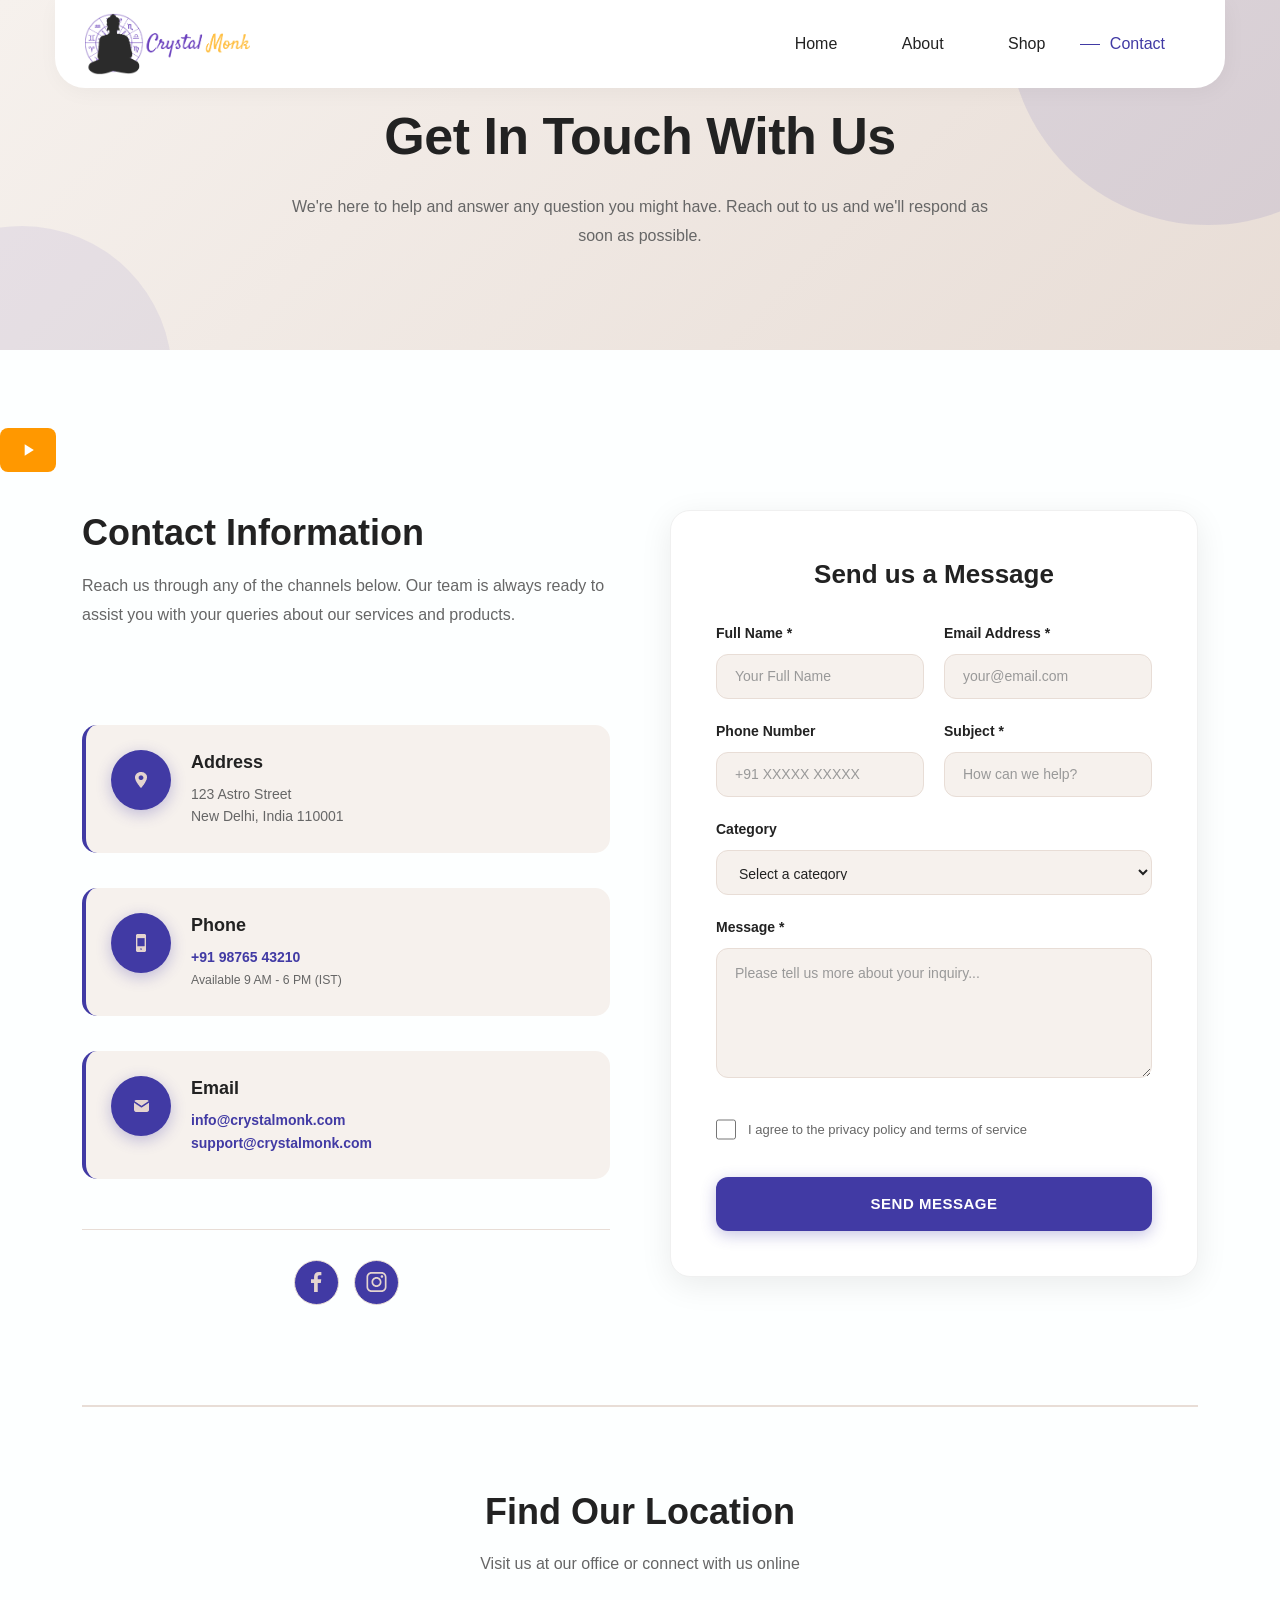
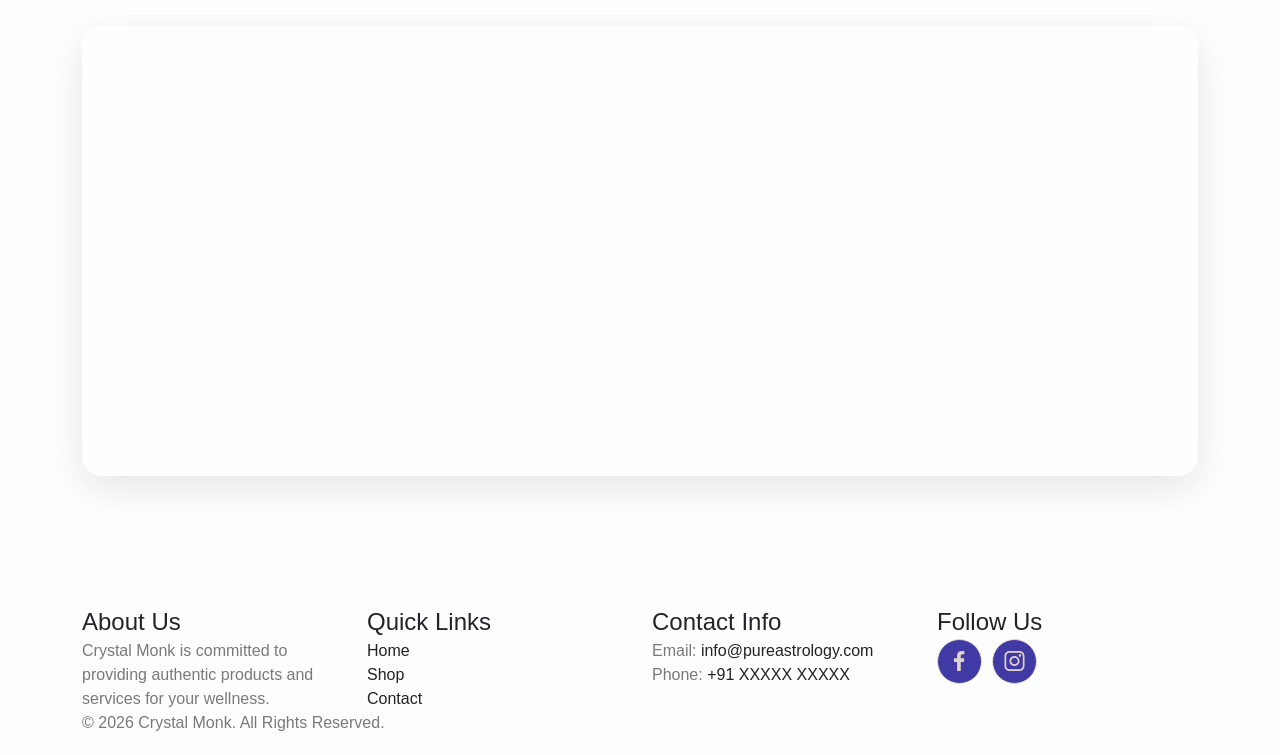
==== contact.html @ d7f2520d "init" ====
<!DOCTYPE html>
<html lang="en">
<head>
    <meta charset="UTF-8">
    <meta name="viewport" content="width=device-width, initial-scale=1.0">
    <title>Contact Us - Pure Astrology</title>
    <link rel="stylesheet" href="assets/css/bootstrap.min.css">
    <link rel="stylesheet" href="assets/css/font-awesome.min.css">
    <link rel="stylesheet" href="assets/css/swiper-bundle.min.css">
    <link rel="stylesheet" href="assets/css/select2.min.css">
    <link rel="stylesheet" href="assets/css/flatpickr.min.css">
    <link rel="stylesheet" href="assets/css/style.css">
    <link rel="stylesheet" href="assets/css/responsive.css">
    <style>
        /* Contact Page Styles */
        .ayur-contact-hero {
            background: linear-gradient(135deg, #F6F1ED 0%, #E8DDD6 100%);
            padding: 80px 0;
            margin-bottom: 80px;
            text-align: center;
            position: relative;
            overflow: hidden;
        }

        .ayur-contact-hero::before {
            content: '';
            position: absolute;
            top: -50%;
            right: -10%;
            width: 400px;
            height: 400px;
            background: rgba(65, 58, 164, 0.1);
            border-radius: 50%;
            z-index: 0;
        }

        .ayur-contact-hero::after {
            content: '';
            position: absolute;
            bottom: -50%;
            left: -10%;
            width: 300px;
            height: 300px;
            background: rgba(65, 58, 164, 0.08);
            border-radius: 50%;
            z-index: 0;
        }

        .ayur-contact-hero .container {
            padding: 20px;
            position: relative;
            z-index: 1;
        }

        .ayur-contact-hero h1 {
            font-size: 52px;
            color: #222;
            margin-bottom: 20px;
            font-weight: 700;
            letter-spacing: -0.5px;
        }

        .ayur-contact-hero p {
            font-size: 16px;
            color: #666;
            max-width: 700px;
            margin: 0 auto;
            line-height: 1.8;
        }

        /* Contact Section */
        .ayur-contact-wrapper {
            padding: 80px 0;
        }

        .ayur-contact-content {
            display: grid;
            grid-template-columns: 1fr 1fr;
            gap: 60px;
            align-items: start;
        }

        .ayur-contact-info {
            animation: slideInLeft 0.8s ease;
        }

        .ayur-contact-form-wrapper {
            animation: slideInRight 0.8s ease;
        }

        @keyframes slideInLeft {
            from {
                opacity: 0;
                transform: translateX(-40px);
            }
            to {
                opacity: 1;
                transform: translateX(0);
            }
        }

        @keyframes slideInRight {
            from {
                opacity: 0;
                transform: translateX(40px);
            }
            to {
                opacity: 1;
                transform: translateX(0);
            }
        }

        .ayur-contact-heading {
            margin-bottom: 40px;
        }

        .ayur-contact-heading h2 {
            font-size: 36px;
            font-weight: 700;
            color: #222;
            margin-bottom: 15px;
            line-height: 1.3;
        }

        .ayur-contact-heading p {
            font-size: 16px;
            color: #666;
            line-height: 1.8;
        }

        /* Contact Info Items */
        .ayur-contact-items {
            display: flex;
            flex-direction: column;
            gap: 35px;
            margin-top: 45px;
        }

        .ayur-contact-item {
            display: flex;
            gap: 20px;
            padding: 25px;
            background: #F6F1ED;
            border-radius: 15px;
            transition: all 0.3s ease;
            border-left: 4px solid rgb(65, 58, 164);
        }

        .ayur-contact-item:hover {
            transform: translateX(10px);
            box-shadow: 0 8px 24px rgba(65, 58, 164, 0.15);
            background: linear-gradient(135deg, #F6F1ED 0%, #E8DDD6 100%);
        }

        .ayur-contact-item-icon {
            width: 60px;
            height: 60px;
            background: rgb(65, 58, 164);
            border-radius: 50%;
            display: flex;
            align-items: center;
            justify-content: center;
            flex-shrink: 0;
            font-size: 24px;
            color: white;
            box-shadow: 0 4px 15px rgba(65, 58, 164, 0.3);
        }

        .ayur-contact-item-content h3 {
            font-size: 18px;
            font-weight: 600;
            color: #222;
            margin-bottom: 8px;
        }

        .ayur-contact-item-content p {
            font-size: 14px;
            color: #666;
            margin: 0;
            line-height: 1.6;
        }

        .ayur-contact-item-content a {
            color: rgb(65, 58, 164);
            font-weight: 600;
            text-decoration: none;
            transition: all 0.3s ease;
        }

        .ayur-contact-item-content a:hover {
            color: #222;
            text-decoration: underline;
        }

        /* Contact Form */
        .ayur-contact-form {
            background: #fff;
            padding: 45px;
            border-radius: 20px;
            box-shadow: 0 8px 32px rgba(0, 0, 0, 0.08);
            border: 1px solid #F0F0F0;
        }

        .ayur-contact-form h3 {
            font-size: 26px;
            font-weight: 700;
            color: #222;
            margin-bottom: 30px;
            text-align: center;
        }

        .ayur-form-group {
            margin-bottom: 22px;
        }

        .ayur-form-group label {
            display: block;
            font-size: 14px;
            font-weight: 600;
            color: #222;
            margin-bottom: 10px;
            text-transform: capitalize;
        }

        .ayur-contact-form input,
        .ayur-contact-form textarea,
        .ayur-contact-form select {
            width: 100%;
            padding: 14px 18px;
            border: 1px solid #E8DDD6;
            border-radius: 12px;
            font-size: 14px;
            font-family: 'Archivo', sans-serif;
            color: #222;
            background: #F6F1ED;
            transition: all 0.3s ease;
        }

        .ayur-contact-form input::placeholder,
        .ayur-contact-form textarea::placeholder {
            color: #999;
        }

        .ayur-contact-form input:focus,
        .ayur-contact-form textarea:focus,
        .ayur-contact-form select:focus {
            background: #fff;
            border-color: rgb(65, 58, 164);
            box-shadow: 0 0 0 3px rgba(65, 58, 164, 0.1);
            outline: none;
        }

        .ayur-form-row {
            display: grid;
            grid-template-columns: 1fr 1fr;
            gap: 20px;
        }

        .ayur-contact-form textarea {
            resize: vertical;
            min-height: 130px;
            font-family: 'Inter', sans-serif;
        }

        .ayur-form-checkbox {
            display: flex;
            align-items: center;
            gap: 12px;
            margin-bottom: 25px;
        }

        .ayur-form-checkbox input[type="checkbox"] {
            width: 20px;
            height: 20px;
            cursor: pointer;
            accent-color: rgb(65, 58, 164);
        }

        .ayur-form-checkbox label {
            margin: 0;
            font-size: 13px;
            color: #666;
            cursor: pointer;
            line-height: 1.5;
        }

        /* Submit Button */
        .ayur-submit-btn {
            width: 100%;
            padding: 16px;
            background: rgb(65, 58, 164);
            color: white;
            border: none;
            border-radius: 12px;
            font-size: 15px;
            font-weight: 600;
            cursor: pointer;
            transition: all 0.3s ease;
            text-transform: uppercase;
            letter-spacing: 0.5px;
            box-shadow: 0 4px 15px rgba(65, 58, 164, 0.3);
            position: relative;
            overflow: hidden;
        }

        .ayur-submit-btn:hover {
            transform: translateY(-2px);
            box-shadow: 0 6px 24px rgba(65, 58, 164, 0.4);
        }

        .ayur-submit-btn:active {
            transform: translateY(0);
        }

        .ayur-submit-btn::after {
            content: '';
            position: absolute;
            top: 50%;
            left: 50%;
            width: 0;
            height: 0;
            background: rgba(255, 255, 255, 0.2);
            border-radius: 50%;
            transform: translate(-50%, -50%);
            transition: width 0.6s, height 0.6s;
        }

        .ayur-submit-btn:active::after {
            width: 300px;
            height: 300px;
        }

        /* Social Links */
        .ayur-social-links {
            display: flex;
            gap: 15px;
            justify-content: center;
            margin-top: 50px;
            padding-top: 30px;
            border-top: 1px solid #E8DDD6;
        }


        .ayur-social-link {
            width: 45px;
            height: 45px;
            border-radius: 50%;
            background: rgb(65, 58, 164);
            color: rgb(65, 58, 164);
            display: flex;
            align-items: center;
            justify-content: center;
            text-decoration: none;
            font-size: 16px;
            transition: all 0.3s ease;
            border: 1px solid #E8DDD6;
        }

        .ayur-social-link:hover {
            background: rgb(65, 58, 164);
            color: white;
            transform: translateY(-3px);
            box-shadow: 0 6px 18px rgba(65, 58, 164, 0.3);
        }

        /* Map Section */
        .ayur-map-section {
            margin-top: 100px;
            padding-top: 80px;
            border-top: 2px solid #E8DDD6;
        }

        .ayur-map-heading {
            text-align: center;
            margin-bottom: 50px;
        }

        .ayur-map-heading h2 {
            font-size: 36px;
            font-weight: 700;
            color: #222;
            margin-bottom: 15px;
        }

        .ayur-map-heading p {
            font-size: 16px;
            color: #666;
        }

        .ayur-map-container {
            width: 100%;
            height: 450px;
            border-radius: 20px;
            overflow: hidden;
            box-shadow: 0 12px 40px rgba(0, 0, 0, 0.1);
            animation: scaleIn 0.8s ease;
        }

        .ayur-map-container iframe {
            width: 100%;
            height: 100%;
            border: none;
        }

        @keyframes scaleIn {
            from {
                opacity: 0;
                transform: scale(0.95);
            }
            to {
                opacity: 1;
                transform: scale(1);
            }
        }

        /* Success Message */
        .ayur-form-message {
            padding: 15px 20px;
            border-radius: 12px;
            margin-bottom: 20px;
            display: none;
            animation: slideDown 0.4s ease;
        }

        .ayur-form-message.success {
            background: #d4edda;
            border: 1px solid #c3e6cb;
            color: #155724;
            display: block;
        }

        .ayur-form-message.error {
            background: #f8d7da;
            border: 1px solid #f5c6cb;
            color: #721c24;
            display: block;
        }

        @keyframes slideDown {
            from {
                opacity: 0;
                transform: translateY(-20px);
            }
            to {
                opacity: 1;
                transform: translateY(0);
            }
        }

        /* Responsive */
        @media (max-width: 992px) {
            .ayur-contact-content {
                grid-template-columns: 1fr;
                gap: 50px;
            }

            .ayur-contact-form {
                padding: 35px;
            }

            .ayur-contact-hero h1 {
                font-size: 40px;
            }

            .ayur-contact-heading h2 {
                font-size: 28px;
            }
        }

        @media (max-width: 768px) {
            .ayur-contact-hero {
                padding: 60px 0;
                margin-bottom: 60px;
            }

            .ayur-contact-hero h1 {
                font-size: 32px;
            }

            .ayur-contact-wrapper {
                padding: 60px 0;
            }

            .ayur-contact-form {
                padding: 25px;
            }

            .ayur-form-row {
                grid-template-columns: 1fr;
            }

            .ayur-contact-item {
                padding: 20px;
            }

            .ayur-map-container {
                height: 350px;
            }

            .ayur-contact-heading h2 {
                font-size: 24px;
            }
        }

        @media (max-width: 576px) {
            .ayur-contact-hero {
                padding: 40px 0;
                margin-bottom: 40px;
            }

            .ayur-contact-hero h1 {
                font-size: 26px;
                margin-bottom: 15px;
            }

            .ayur-contact-hero p {
                font-size: 14px;
            }

            .ayur-contact-wrapper {
                padding: 40px 0;
            }

            .ayur-contact-items {
                gap: 20px;
                margin-top: 30px;
            }

            .ayur-contact-item {
                padding: 15px;
                gap: 15px;
            }

            .ayur-contact-item-icon {
                width: 50px;
                height: 50px;
                font-size: 20px;
            }

            .ayur-map-container {
                height: 280px;
            }

            .ayur-contact-form {
                padding: 20px;
            }

            .ayur-submit-btn {
                padding: 14px;
                font-size: 14px;
            }

            .ayur-social-links {
                gap: 10px;
            }

            .ayur-social-link {
                width: 40px;
                height: 40px;
                font-size: 14px;
            }
        }
    </style>
</head>
<body>
    <!------------- Loader start ----------->
    <div class="ayur-loader">
        <div class="ayur-spin">
            <img src="assets/images/loader.gif" alt="loader">
        </div>
    </div>
    <!------------- Loader End ----------->

    <!------------- Header Section start ----------->
    <div class="ayur-menu-wrapper">
        <div class="container">
            <div class="row align-items-center">
                <div class="col-lg-2 col-md-4 col-sm-5 col-6">
                    <div class="ayur-menu-logo">
                        <a href="index.html"><img src="assets/images/Logo.png"></a>
                    </div>
                </div>
                <div class="col-lg-10 col-md-8 col-sm-7 col-6">
                    <div class="ayur-navmenu-wrapper">
                        <div class="ayur-nav-menu">
                            <ul>
                                <li><a href="index.html">Home</a></li>
                                <li><a href="index.html#about">About</a></li>
                                <li><a href="shop.html">Shop</a></li>
                                <li class="active"><a href="contact.html">Contact</a></li>
                            </ul>
                        </div>
                        <div class="ayur-toggle-btn">
                            <span></span>
                            <span></span>
                            <span></span>
                        </div>
                    </div>
                </div>
            </div>
        </div>
    </div>
    <!------------- Header Section End ----------->

    <!------------- Contact Hero Section start ----------->
    <div class="ayur-contact-hero">
        <div class="container">
            <h1>Get In Touch With Us</h1>
            <p>We're here to help and answer any question you might have. Reach out to us and we'll respond as soon as possible.</p>
        </div>
    </div>
    <!------------- Contact Hero Section end ----------->

    <!------------- Contact Section start ----------->
    <div class="ayur-contact-wrapper">
        <div class="container">
            <div class="ayur-contact-content">
                <!-- Contact Information -->
                <div class="ayur-contact-info">
                    <div class="ayur-contact-heading">
                        <h2>Contact Information</h2>
                        <p>Reach us through any of the channels below. Our team is always ready to assist you with your queries about our services and products.</p>
                    </div>

                    <div class="ayur-contact-items">
                        <!-- Address -->
                        <div class="ayur-contact-item">
                            <div class="ayur-contact-item-icon">
                                <img src="assets/images/location.png" alt="icon" />
                            </div>
                            <div class="ayur-contact-item-content">
                                <h3>Address</h3>
                                <p>123 Astro Street<br>New Delhi, India 110001</p>
                            </div>
                        </div>

                        <!-- Phone -->
                        <div class="ayur-contact-item">
                            <div class="ayur-contact-item-icon">
                                <img src="assets/images/mobile.png" alt="icon" />
                            </div>
                            <div class="ayur-contact-item-content">
                                <h3>Phone</h3>
                                <p><a href="tel:+919876543210">+91 98765 43210</a></p>
                                <p><small>Available 9 AM - 6 PM (IST)</small></p>
                            </div>
                        </div>

                        <!-- Email -->
                        <div class="ayur-contact-item">
                            <div class="ayur-contact-item-icon">
                                <img src="assets/images/email.png" alt="icon" />
                            </div>
                            <div class="ayur-contact-item-content">
                                <h3>Email</h3>
                                <p><a href="mailto:info@crystalmonk.com">info@crystalmonk.com</a></p>
                                <p><a href="mailto:support@crystalmonk.com">support@crystalmonk.com</a></p>
                            </div>
                        </div>
                    </div>

                    <!-- Social Links -->
                    <div class="ayur-social-links">
                        <a href="https://www.facebook.com" class="ayur-social-link" target="_blank" title="Facebook">
                            <svg width="11" height="20" viewBox="0 0 11 20" fill="none"
                                xmlns="http://www.w3.org/2000/svg">
                                <path
                                    d="M6.74157 20V10.8777H9.80231L10.2615 7.32156H6.74157V5.05147C6.74157 4.0222 7.02622 3.32076 8.50386 3.32076L10.3854 3.31999V0.13923C10.06 0.0969453 8.94308 0 7.64308 0C4.92848 0 3.07002 1.65697 3.07002 4.69927V7.32156H0V10.8777H3.07002V20H6.74157Z"
                                    fill="#E4D4CF" />
                            </svg>
                        </a>
                        <a href="https://www.linkedin.com" class="ayur-social-link" target="_blank" title="LinkedIn">
                            <svg width="21" height="20" viewBox="0 0 21 20" fill="none"
                                xmlns="http://www.w3.org/2000/svg">
                                <path
                                    d="M15.4996 0H5.49988C2.75019 0 0.5 2.25019 0.5 4.99988V15.0001C0.5 17.7491 2.75019 20 5.49988 20H15.4996C18.2493 20 20.4995 17.7491 20.4995 15.0001V4.99988C20.4995 2.25019 18.2493 0 15.4996 0ZM18.8328 15.0001C18.8328 16.8376 17.3381 18.3333 15.4996 18.3333H5.49988C3.66218 18.3333 2.16671 16.8376 2.16671 15.0001V4.99988C2.16671 3.16193 3.66218 1.66671 5.49988 1.66671H15.4996C17.3381 1.66671 18.8328 3.16193 18.8328 4.99988V15.0001Z"
                                    fill="#E4D4CF" />
                                <path
                                    d="M15.9172 5.83295C16.6075 5.83295 17.1672 5.27332 17.1672 4.58298C17.1672 3.89264 16.6075 3.33301 15.9172 3.33301C15.2269 3.33301 14.6672 3.89264 14.6672 4.58298C14.6672 5.27332 15.2269 5.83295 15.9172 5.83295Z"
                                    fill="#E4D4CF" />
                                <path
                                    d="M10.4999 5C7.73793 5 5.5 7.23818 5.5 9.99988C5.5 12.7606 7.73793 15.0002 10.4999 15.0002C13.261 15.0002 15.4998 12.7606 15.4998 9.99988C15.4998 7.23818 13.261 5 10.4999 5ZM10.4999 13.3335C8.65915 13.3335 7.16671 11.8411 7.16671 9.99988C7.16671 8.15866 8.65915 6.66671 10.4999 6.66671C12.3406 6.66671 13.833 8.15866 13.833 9.99988C13.833 11.8411 12.3406 13.3335 10.4999 13.3335Z"
                                    fill="#E4D4CF" />
                            </svg>
                        </a>
                    </div>
                </div>

                <!-- Contact Form -->
                <div class="ayur-contact-form-wrapper">
                    <form class="ayur-contact-form" id="contactForm" method="POST">
                        <h3>Send us a Message</h3>
                        
                        <div class="ayur-form-message" id="formMessage"></div>

                        <div class="ayur-form-row">
                            <div class="ayur-form-group">
                                <label for="fullName">Full Name *</label>
                                <input type="text" id="fullName" name="fullName" placeholder="Your Full Name" required>
                            </div>
                            <div class="ayur-form-group">
                                <label for="email">Email Address *</label>
                                <input type="email" id="email" name="email" placeholder="your@email.com" required>
                            </div>
                        </div>

                        <div class="ayur-form-row">
                            <div class="ayur-form-group">
                                <label for="phone">Phone Number</label>
                                <input type="tel" id="phone" name="phone" placeholder="+91 XXXXX XXXXX">
                            </div>
                            <div class="ayur-form-group">
                                <label for="subject">Subject *</label>
                                <input type="text" id="subject" name="subject" placeholder="How can we help?" required>
                            </div>
                        </div>

                        <div class="ayur-form-group">
                            <label for="category">Category</label>
                            <select id="category" name="category">
                                <option value="">Select a category</option>
                                <option value="product">Product Inquiry</option>
                                <option value="service">Service Inquiry</option>
                                <option value="feedback">Feedback</option>
                                <option value="complaint">Complaint</option>
                                <option value="other">Other</option>
                            </select>
                        </div>

                        <div class="ayur-form-group">
                            <label for="message">Message *</label>
                            <textarea id="message" name="message" placeholder="Please tell us more about your inquiry..." required></textarea>
                        </div>

                        <div class="ayur-form-checkbox">
                            <input type="checkbox" id="terms" name="terms" required>
                            <label for="terms">I agree to the privacy policy and terms of service</label>
                        </div>

                        <button type="submit" class="ayur-submit-btn">Send Message</button>
                    </form>
                </div>
            </div>

            <!-- Map Section -->
            <div class="ayur-map-section">
                <div class="ayur-map-heading">
                    <h2>Find Our Location</h2>
                    <p>Visit us at our office or connect with us online</p>
                </div>
                <div class="ayur-map-container">
                    <iframe src="https://www.google.com/maps/embed?pb=!1m18!1m12!1m3!1d3501.5349254658016!2d77.20359672346899!3d28.612907675726346!2m3!1f0!2f0!3f0!3m2!1i1024!2i768!4f13.1!3m3!1m2!1s0x390ce2cc8f8b8b8b%3A0x8f8b8b8b8f8b8b8b!2sNew%20Delhi%2C%20India!5e0!3m2!1sen!2sin!4v1234567890" allowfullscreen="" loading="lazy" referrerpolicy="no-referrer-when-downgrade"></iframe>
                </div>
            </div>
        </div>
    </div>
    <!------------- Contact Section end ----------->

    <!------------- Footer Section start ----------->
    <footer class="ayur-footer-sec">
        <div class="container">
            <div class="row">
                <div class="col-lg-3 col-md-6 col-sm-6">
                    <div class="ayur-footer-content">
                        <h4>About Us</h4>
                        <p>Crystal Monk is committed to providing authentic products and services for your wellness.</p>
                    </div>
                </div>
                <div class="col-lg-3 col-md-6 col-sm-6">
                    <div class="ayur-footer-content">
                        <h4>Quick Links</h4>
                        <ul>
                            <li><a href="index.html">Home</a></li>
                            <li><a href="shop.html">Shop</a></li>
                            <li><a href="contact.html">Contact</a></li>
                        </ul>
                    </div>
                </div>
                <div class="col-lg-3 col-md-6 col-sm-6">
                    <div class="ayur-footer-content">
                        <h4>Contact Info</h4>
                        <p>Email: <a href="mailto:info@pureastrology.com">info@pureastrology.com</a></p>
                        <p>Phone: <a href="tel:+919876543210">+91 XXXXX XXXXX</a></p>
                    </div>
                </div>
                <div class="col-lg-3 col-md-6 col-sm-6">
                    <div class="ayur-footer-content">
                        <h4>Follow Us</h4>
                        <div  style="display: flex; gap: 10px;">
                            <a href="https://www.facebook.com" class="ayur-social-link" target="_blank">
                                <svg width="11" height="20" viewBox="0 0 11 20" fill="none"
                                xmlns="http://www.w3.org/2000/svg">
                                <path
                                    d="M6.74157 20V10.8777H9.80231L10.2615 7.32156H6.74157V5.05147C6.74157 4.0222 7.02622 3.32076 8.50386 3.32076L10.3854 3.31999V0.13923C10.06 0.0969453 8.94308 0 7.64308 0C4.92848 0 3.07002 1.65697 3.07002 4.69927V7.32156H0V10.8777H3.07002V20H6.74157Z"
                                    fill="#E4D4CF" />
                                </svg>
                            </a>
                            <a href="https://www.instagram.com" class="ayur-social-link" target="_blank">
                                <svg width="21" height="20" viewBox="0 0 21 20" fill="none"
                                xmlns="http://www.w3.org/2000/svg">
                                <path
                                    d="M15.4996 0H5.49988C2.75019 0 0.5 2.25019 0.5 4.99988V15.0001C0.5 17.7491 2.75019 20 5.49988 20H15.4996C18.2493 20 20.4995 17.7491 20.4995 15.0001V4.99988C20.4995 2.25019 18.2493 0 15.4996 0ZM18.8328 15.0001C18.8328 16.8376 17.3381 18.3333 15.4996 18.3333H5.49988C3.66218 18.3333 2.16671 16.8376 2.16671 15.0001V4.99988C2.16671 3.16193 3.66218 1.66671 5.49988 1.66671H15.4996C17.3381 1.66671 18.8328 3.16193 18.8328 4.99988V15.0001Z"
                                    fill="#E4D4CF" />
                                <path
                                    d="M15.9172 5.83295C16.6075 5.83295 17.1672 5.27332 17.1672 4.58298C17.1672 3.89264 16.6075 3.33301 15.9172 3.33301C15.2269 3.33301 14.6672 3.89264 14.6672 4.58298C14.6672 5.27332 15.2269 5.83295 15.9172 5.83295Z"
                                    fill="#E4D4CF" />
                                <path
                                    d="M10.4999 5C7.73793 5 5.5 7.23818 5.5 9.99988C5.5 12.7606 7.73793 15.0002 10.4999 15.0002C13.261 15.0002 15.4998 12.7606 15.4998 9.99988C15.4998 7.23818 13.261 5 10.4999 5ZM10.4999 13.3335C8.65915 13.3335 7.16671 11.8411 7.16671 9.99988C7.16671 8.15866 8.65915 6.66671 10.4999 6.66671C12.3406 6.66671 13.833 8.15866 13.833 9.99988C13.833 11.8411 12.3406 13.3335 10.4999 13.3335Z"
                                    fill="#E4D4CF" />
                                </svg>
                            </a>
                        </div>
                    </div>
                </div>
            </div>
            <div class="row">
                <div class="col-lg-12">
                    <div class="ayur-footer-bottom">
                        <p>&copy; 2026 Crystal Monk. All Rights Reserved.</p>
                    </div>
                </div>
            </div>
        </div>
    </footer>
    <!------------- Footer Section end ----------->

    <!-- Scripts -->
    <script src="assets/js/jquery.js"></script>
    <script src="assets/js/bootstrap.bundle.min.js"></script>
    <script src="assets/js/swiper-bundle.min.js"></script>
    <script src="assets/js/select2.min.js"></script>
    <script src="assets/js/flatpickr.js"></script>
    <script src="assets/js/vanilla-tilt.min.js"></script>
    <script src="assets/js/SmoothScroll.min.js"></script>
    <script src="assets/js/custom.js"></script>

    <script>
        // Contact Form Handling
        document.getElementById('contactForm').addEventListener('submit', function(e) {
            e.preventDefault();

            // Get form data
            const fullName = document.getElementById('fullName').value.trim();
            const email = document.getElementById('email').value.trim();
            const phone = document.getElementById('phone').value.trim();
            const subject = document.getElementById('subject').value.trim();
            const category = document.getElementById('category').value;
            const message = document.getElementById('message').value.trim();
            const terms = document.getElementById('terms').checked;

            const messageDiv = document.getElementById('formMessage');

            // Validation
            if (!fullName || !email || !subject || !message) {
                messageDiv.className = 'ayur-form-message error';
                messageDiv.textContent = 'Please fill in all required fields.';
                return;
            }

            if (!terms) {
                messageDiv.className = 'ayur-form-message error';
                messageDiv.textContent = 'Please agree to the terms and privacy policy.';
                return;
            }

            // Email validation
            const emailRegex = /^[^\s@]+@[^\s@]+\.[^\s@]+$/;
            if (!emailRegex.test(email)) {
                messageDiv.className = 'ayur-form-message error';
                messageDiv.textContent = 'Please enter a valid email address.';
                return;
            }

            // Success message (in real implementation, send to server)
            messageDiv.className = 'ayur-form-message success';
            messageDiv.textContent = 'Thank you for your message! We will get back to you soon.';

            // Reset form
            this.reset();

            // Hide message after 5 seconds
            setTimeout(() => {
                messageDiv.style.display = 'none';
            }, 5000);
        });

        // Smooth scroll for navigation
        document.querySelectorAll('a[href^="#"]').forEach(anchor => {
            anchor.addEventListener('click', function (e) {
                e.preventDefault();
                const target = document.querySelector(this.getAttribute('href'));
                if (target) {
                    target.scrollIntoView({ behavior: 'smooth' });
                }
            });
        });

        // Add animation on scroll
        if ('IntersectionObserver' in window) {
            const observer = new IntersectionObserver((entries) => {
                entries.forEach(entry => {
                    if (entry.isIntersecting) {
                        entry.target.style.opacity = '1';
                    }
                });
            }, {
                threshold: 0.1
            });

            document.querySelectorAll('.ayur-contact-item').forEach(item => {
                observer.observe(item);
            });
        }
    </script>
    <!-- ------------------------------------------------------------------------------ -->
     <audio id="bg-audio" loop>
    <source src="assets/audio/bg-music.mp3" type="audio/mpeg">
    </audio>

    <img id="audio-btn" src="assets/images/play.png" alt="audio control">

    <style>
    #audio-btn {
        position: fixed;
        left: 0px;
        top: 50%;
        transform: translateY(-50%);
        
        padding: 12px 18px;
        font-size: 16px;
        background: #ff9800;
        border: none;
        border-radius: 8px;
        cursor: pointer;
        color: white;
        z-index: 9999;
    }
    </style>

    <script>
        const audio = document.getElementById("bg-audio");
        const btn = document.getElementById("audio-btn");

        const playImg = "assets/images/play.png";
        const pauseImg = "assets/images/pause.png";

        audio.volume = 0.9;

        btn.addEventListener("click", () => {
            if (audio.paused) {
            audio.play();
             btn.src = pauseImg;
            } else {
            audio.pause();
            btn.src = playImg;
            }
        });
    </script>

    <!-- ------------------------------------------------------------------------------ -->
</body>
</html>
---- assets/css/flatpickr.min.css ----
.flatpickr-calendar{background:transparent;opacity:0;display:none;text-align:center;visibility:hidden;padding:0;-webkit-animation:none;animation:none;direction:ltr;border:0;font-size:14px;line-height:24px;border-radius:5px;position:absolute;width:307.875px;-webkit-box-sizing:border-box;box-sizing:border-box;-ms-touch-action:manipulation;touch-action:manipulation;background:#fff;-webkit-box-shadow:1px 0 0 #e6e6e6,-1px 0 0 #e6e6e6,0 1px 0 #e6e6e6,0 -1px 0 #e6e6e6,0 3px 13px rgba(0,0,0,0.08);box-shadow:1px 0 0 #e6e6e6,-1px 0 0 #e6e6e6,0 1px 0 #e6e6e6,0 -1px 0 #e6e6e6,0 3px 13px rgba(0,0,0,0.08)}.flatpickr-calendar.open,.flatpickr-calendar.inline{opacity:1;max-height:640px;visibility:visible}.flatpickr-calendar.open{display:inline-block;z-index:99999}.flatpickr-calendar.animate.open{-webkit-animation:fpFadeInDown 300ms cubic-bezier(.23,1,.32,1);animation:fpFadeInDown 300ms cubic-bezier(.23,1,.32,1)}.flatpickr-calendar.inline{display:block;position:relative;top:2px}.flatpickr-calendar.static{position:absolute;top:calc(100% + 2px)}.flatpickr-calendar.static.open{z-index:999;display:block}.flatpickr-calendar.multiMonth .flatpickr-days .dayContainer:nth-child(n+1) .flatpickr-day.inRange:nth-child(7n+7){-webkit-box-shadow:none !important;box-shadow:none !important}.flatpickr-calendar.multiMonth .flatpickr-days .dayContainer:nth-child(n+2) .flatpickr-day.inRange:nth-child(7n+1){-webkit-box-shadow:-2px 0 0 #e6e6e6,5px 0 0 #e6e6e6;box-shadow:-2px 0 0 #e6e6e6,5px 0 0 #e6e6e6}.flatpickr-calendar .hasWeeks .dayContainer,.flatpickr-calendar .hasTime .dayContainer{border-bottom:0;border-bottom-right-radius:0;border-bottom-left-radius:0}.flatpickr-calendar .hasWeeks .dayContainer{border-left:0}.flatpickr-calendar.hasTime .flatpickr-time{height:40px;border-top:1px solid #e6e6e6}.flatpickr-calendar.noCalendar.hasTime .flatpickr-time{height:auto}.flatpickr-calendar:before,.flatpickr-calendar:after{position:absolute;display:block;pointer-events:none;border:solid transparent;content:'';height:0;width:0;left:22px}.flatpickr-calendar.rightMost:before,.flatpickr-calendar.arrowRight:before,.flatpickr-calendar.rightMost:after,.flatpickr-calendar.arrowRight:after{left:auto;right:22px}.flatpickr-calendar.arrowCenter:before,.flatpickr-calendar.arrowCenter:after{left:50%;right:50%}.flatpickr-calendar:before{border-width:5px;margin:0 -5px}.flatpickr-calendar:after{border-width:4px;margin:0 -4px}.flatpickr-calendar.arrowTop:before,.flatpickr-calendar.arrowTop:after{bottom:100%}.flatpickr-calendar.arrowTop:before{border-bottom-color:#e6e6e6}.flatpickr-calendar.arrowTop:after{border-bottom-color:#fff}.flatpickr-calendar.arrowBottom:before,.flatpickr-calendar.arrowBottom:after{top:100%}.flatpickr-calendar.arrowBottom:before{border-top-color:#e6e6e6}.flatpickr-calendar.arrowBottom:after{border-top-color:#fff}.flatpickr-calendar:focus{outline:0}.flatpickr-wrapper{position:relative;display:inline-block}.flatpickr-months{display:-webkit-box;display:-webkit-flex;display:-ms-flexbox;display:flex}.flatpickr-months .flatpickr-month{background:transparent;color:rgba(0,0,0,0.9);fill:rgba(0,0,0,0.9);height:34px;line-height:1;text-align:center;position:relative;-webkit-user-select:none;-moz-user-select:none;-ms-user-select:none;user-select:none;overflow:hidden;-webkit-box-flex:1;-webkit-flex:1;-ms-flex:1;flex:1}.flatpickr-months .flatpickr-prev-month,.flatpickr-months .flatpickr-next-month{-webkit-user-select:none;-moz-user-select:none;-ms-user-select:none;user-select:none;text-decoration:none;cursor:pointer;position:absolute;top:0;height:34px;padding:10px;z-index:3;color:rgba(0,0,0,0.9);fill:rgba(0,0,0,0.9)}.flatpickr-months .flatpickr-prev-month.flatpickr-disabled,.flatpickr-months .flatpickr-next-month.flatpickr-disabled{display:none}.flatpickr-months .flatpickr-prev-month i,.flatpickr-months .flatpickr-next-month i{position:relative}.flatpickr-months .flatpickr-prev-month.flatpickr-prev-month,.flatpickr-months .flatpickr-next-month.flatpickr-prev-month{/*
      /*rtl:begin:ignore*/left:0/*
      /*rtl:end:ignore*/}/*
      /*rtl:begin:ignore*/
/*
      /*rtl:end:ignore*/
.flatpickr-months .flatpickr-prev-month.flatpickr-next-month,.flatpickr-months .flatpickr-next-month.flatpickr-next-month{/*
      /*rtl:begin:ignore*/right:0/*
      /*rtl:end:ignore*/}/*
      /*rtl:begin:ignore*/
/*
      /*rtl:end:ignore*/
.flatpickr-months .flatpickr-prev-month:hover,.flatpickr-months .flatpickr-next-month:hover{color:#959ea9}.flatpickr-months .flatpickr-prev-month:hover svg,.flatpickr-months .flatpickr-next-month:hover svg{fill:#f64747}.flatpickr-months .flatpickr-prev-month svg,.flatpickr-months .flatpickr-next-month svg{width:14px;height:14px}.flatpickr-months .flatpickr-prev-month svg path,.flatpickr-months .flatpickr-next-month svg path{-webkit-transition:fill .1s;transition:fill .1s;fill:inherit}.numInputWrapper{position:relative;height:auto}.numInputWrapper input,.numInputWrapper span{display:inline-block}.numInputWrapper input{width:100%}.numInputWrapper input::-ms-clear{display:none}.numInputWrapper input::-webkit-outer-spin-button,.numInputWrapper input::-webkit-inner-spin-button{margin:0;-webkit-appearance:none}.numInputWrapper span{position:absolute;right:0;width:14px;padding:0 4px 0 2px;height:50%;line-height:50%;opacity:0;cursor:pointer;border:1px solid rgba(57,57,57,0.15);-webkit-box-sizing:border-box;box-sizing:border-box}.numInputWrapper span:hover{background:rgba(0,0,0,0.1)}.numInputWrapper span:active{background:rgba(0,0,0,0.2)}.numInputWrapper span:after{display:block;content:"";position:absolute}.numInputWrapper span.arrowUp{top:0;border-bottom:0}.numInputWrapper span.arrowUp:after{border-left:4px solid transparent;border-right:4px solid transparent;border-bottom:4px solid rgba(57,57,57,0.6);top:26%}.numInputWrapper span.arrowDown{top:50%}.numInputWrapper span.arrowDown:after{border-left:4px solid transparent;border-right:4px solid transparent;border-top:4px solid rgba(57,57,57,0.6);top:40%}.numInputWrapper span svg{width:inherit;height:auto}.numInputWrapper span svg path{fill:rgba(0,0,0,0.5)}.numInputWrapper:hover{background:rgba(0,0,0,0.05)}.numInputWrapper:hover span{opacity:1}.flatpickr-current-month{font-size:135%;line-height:inherit;font-weight:300;color:inherit;position:absolute;width:75%;left:12.5%;padding:7.48px 0 0 0;line-height:1;height:34px;display:inline-block;text-align:center;-webkit-transform:translate3d(0,0,0);transform:translate3d(0,0,0)}.flatpickr-current-month span.cur-month{font-family:inherit;font-weight:700;color:inherit;display:inline-block;margin-left:.5ch;padding:0}.flatpickr-current-month span.cur-month:hover{background:rgba(0,0,0,0.05)}.flatpickr-current-month .numInputWrapper{width:6ch;width:7ch\0;display:inline-block}.flatpickr-current-month .numInputWrapper span.arrowUp:after{border-bottom-color:rgba(0,0,0,0.9)}.flatpickr-current-month .numInputWrapper span.arrowDown:after{border-top-color:rgba(0,0,0,0.9)}.flatpickr-current-month input.cur-year{background:transparent;-webkit-box-sizing:border-box;box-sizing:border-box;color:inherit;cursor:text;padding:0 0 0 .5ch;margin:0;display:inline-block;font-size:inherit;font-family:inherit;font-weight:300;line-height:inherit;height:auto;border:0;border-radius:0;vertical-align:initial;-webkit-appearance:textfield;-moz-appearance:textfield;appearance:textfield}.flatpickr-current-month input.cur-year:focus{outline:0}.flatpickr-current-month input.cur-year[disabled],.flatpickr-current-month input.cur-year[disabled]:hover{font-size:100%;color:rgba(0,0,0,0.5);background:transparent;pointer-events:none}.flatpickr-current-month .flatpickr-monthDropdown-months{appearance:menulist;background:transparent;border:none;border-radius:0;box-sizing:border-box;color:inherit;cursor:pointer;font-size:inherit;font-family:inherit;font-weight:300;height:auto;line-height:inherit;margin:-1px 0 0 0;outline:none;padding:0 0 0 .5ch;position:relative;vertical-align:initial;-webkit-box-sizing:border-box;-webkit-appearance:menulist;-moz-appearance:menulist;width:auto}.flatpickr-current-month .flatpickr-monthDropdown-months:focus,.flatpickr-current-month .flatpickr-monthDropdown-months:active{outline:none}.flatpickr-current-month .flatpickr-monthDropdown-months:hover{background:rgba(0,0,0,0.05)}.flatpickr-current-month .flatpickr-monthDropdown-months .flatpickr-monthDropdown-month{background-color:transparent;outline:none;padding:0}.flatpickr-weekdays{background:transparent;text-align:center;overflow:hidden;width:100%;display:-webkit-box;display:-webkit-flex;display:-ms-flexbox;display:flex;-webkit-box-align:center;-webkit-align-items:center;-ms-flex-align:center;align-items:center;height:28px}.flatpickr-weekdays .flatpickr-weekdaycontainer{display:-webkit-box;display:-webkit-flex;display:-ms-flexbox;display:flex;-webkit-box-flex:1;-webkit-flex:1;-ms-flex:1;flex:1}span.flatpickr-weekday{cursor:default;font-size:90%;background:transparent;color:rgba(0,0,0,0.54);line-height:1;margin:0;text-align:center;display:block;-webkit-box-flex:1;-webkit-flex:1;-ms-flex:1;flex:1;font-weight:bolder}.dayContainer,.flatpickr-weeks{padding:1px 0 0 0}.flatpickr-days{position:relative;overflow:hidden;display:-webkit-box;display:-webkit-flex;display:-ms-flexbox;display:flex;-webkit-box-align:start;-webkit-align-items:flex-start;-ms-flex-align:start;align-items:flex-start;width:307.875px}.flatpickr-days:focus{outline:0}.dayContainer{padding:0;outline:0;text-align:left;width:307.875px;min-width:307.875px;max-width:307.875px;-webkit-box-sizing:border-box;box-sizing:border-box;display:inline-block;display:-ms-flexbox;display:-webkit-box;display:-webkit-flex;display:flex;-webkit-flex-wrap:wrap;flex-wrap:wrap;-ms-flex-wrap:wrap;-ms-flex-pack:justify;-webkit-justify-content:space-around;justify-content:space-around;-webkit-transform:translate3d(0,0,0);transform:translate3d(0,0,0);opacity:1}.dayContainer + .dayContainer{-webkit-box-shadow:-1px 0 0 #e6e6e6;box-shadow:-1px 0 0 #e6e6e6}.flatpickr-day{background:none;border:1px solid transparent;border-radius:150px;-webkit-box-sizing:border-box;box-sizing:border-box;color:#393939;cursor:pointer;font-weight:400;width:14.2857143%;-webkit-flex-basis:14.2857143%;-ms-flex-preferred-size:14.2857143%;flex-basis:14.2857143%;max-width:39px;height:39px;line-height:39px;margin:0;display:inline-block;position:relative;-webkit-box-pack:center;-webkit-justify-content:center;-ms-flex-pack:center;justify-content:center;text-align:center}.flatpickr-day.inRange,.flatpickr-day.prevMonthDay.inRange,.flatpickr-day.nextMonthDay.inRange,.flatpickr-day.today.inRange,.flatpickr-day.prevMonthDay.today.inRange,.flatpickr-day.nextMonthDay.today.inRange,.flatpickr-day:hover,.flatpickr-day.prevMonthDay:hover,.flatpickr-day.nextMonthDay:hover,.flatpickr-day:focus,.flatpickr-day.prevMonthDay:focus,.flatpickr-day.nextMonthDay:focus{cursor:pointer;outline:0;background:#e6e6e6;border-color:#e6e6e6}.flatpickr-day.today{border-color:#959ea9}.flatpickr-day.today:hover,.flatpickr-day.today:focus{border-color:#959ea9;background:#959ea9;color:#fff}.flatpickr-day.selected,.flatpickr-day.startRange,.flatpickr-day.endRange,.flatpickr-day.selected.inRange,.flatpickr-day.startRange.inRange,.flatpickr-day.endRange.inRange,.flatpickr-day.selected:focus,.flatpickr-day.startRange:focus,.flatpickr-day.endRange:focus,.flatpickr-day.selected:hover,.flatpickr-day.startRange:hover,.flatpickr-day.endRange:hover,.flatpickr-day.selected.prevMonthDay,.flatpickr-day.startRange.prevMonthDay,.flatpickr-day.endRange.prevMonthDay,.flatpickr-day.selected.nextMonthDay,.flatpickr-day.startRange.nextMonthDay,.flatpickr-day.endRange.nextMonthDay{background:#569ff7;-webkit-box-shadow:none;box-shadow:none;color:#fff;border-color:#569ff7}.flatpickr-day.selected.startRange,.flatpickr-day.startRange.startRange,.flatpickr-day.endRange.startRange{border-radius:50px 0 0 50px}.flatpickr-day.selected.endRange,.flatpickr-day.startRange.endRange,.flatpickr-day.endRange.endRange{border-radius:0 50px 50px 0}.flatpickr-day.selected.startRange + .endRange:not(:nth-child(7n+1)),.flatpickr-day.startRange.startRange + .endRange:not(:nth-child(7n+1)),.flatpickr-day.endRange.startRange + .endRange:not(:nth-child(7n+1)){-webkit-box-shadow:-10px 0 0 #569ff7;box-shadow:-10px 0 0 #569ff7}.flatpickr-day.selected.startRange.endRange,.flatpickr-day.startRange.startRange.endRange,.flatpickr-day.endRange.startRange.endRange{border-radius:50px}.flatpickr-day.inRange{border-radius:0;-webkit-box-shadow:-5px 0 0 #e6e6e6,5px 0 0 #e6e6e6;box-shadow:-5px 0 0 #e6e6e6,5px 0 0 #e6e6e6}.flatpickr-day.flatpickr-disabled,.flatpickr-day.flatpickr-disabled:hover,.flatpickr-day.prevMonthDay,.flatpickr-day.nextMonthDay,.flatpickr-day.notAllowed,.flatpickr-day.notAllowed.prevMonthDay,.flatpickr-day.notAllowed.nextMonthDay{color:rgba(57,57,57,0.3);background:transparent;border-color:transparent;cursor:default}.flatpickr-day.flatpickr-disabled,.flatpickr-day.flatpickr-disabled:hover{cursor:not-allowed;color:rgba(57,57,57,0.1)}.flatpickr-day.week.selected{border-radius:0;-webkit-box-shadow:-5px 0 0 #569ff7,5px 0 0 #569ff7;box-shadow:-5px 0 0 #569ff7,5px 0 0 #569ff7}.flatpickr-day.hidden{visibility:hidden}.rangeMode .flatpickr-day{margin-top:1px}.flatpickr-weekwrapper{float:left}.flatpickr-weekwrapper .flatpickr-weeks{padding:0 12px;-webkit-box-shadow:1px 0 0 #e6e6e6;box-shadow:1px 0 0 #e6e6e6}.flatpickr-weekwrapper .flatpickr-weekday{float:none;width:100%;line-height:28px}.flatpickr-weekwrapper span.flatpickr-day,.flatpickr-weekwrapper span.flatpickr-day:hover{display:block;width:100%;max-width:none;color:rgba(57,57,57,0.3);background:transparent;cursor:default;border:none}.flatpickr-innerContainer{display:block;display:-webkit-box;display:-webkit-flex;display:-ms-flexbox;display:flex;-webkit-box-sizing:border-box;box-sizing:border-box;overflow:hidden}.flatpickr-rContainer{display:inline-block;padding:0;-webkit-box-sizing:border-box;box-sizing:border-box}.flatpickr-time{text-align:center;outline:0;display:block;height:0;line-height:40px;max-height:40px;-webkit-box-sizing:border-box;box-sizing:border-box;overflow:hidden;display:-webkit-box;display:-webkit-flex;display:-ms-flexbox;display:flex}.flatpickr-time:after{content:"";display:table;clear:both}.flatpickr-time .numInputWrapper{-webkit-box-flex:1;-webkit-flex:1;-ms-flex:1;flex:1;width:40%;height:40px;float:left}.flatpickr-time .numInputWrapper span.arrowUp:after{border-bottom-color:#393939}.flatpickr-time .numInputWrapper span.arrowDown:after{border-top-color:#393939}.flatpickr-time.hasSeconds .numInputWrapper{width:26%}.flatpickr-time.time24hr .numInputWrapper{width:49%}.flatpickr-time input{background:transparent;-webkit-box-shadow:none;box-shadow:none;border:0;border-radius:0;text-align:center;margin:0;padding:0;height:inherit;line-height:inherit;color:#393939;font-size:14px;position:relative;-webkit-box-sizing:border-box;box-sizing:border-box;-webkit-appearance:textfield;-moz-appearance:textfield;appearance:textfield}.flatpickr-time input.flatpickr-hour{font-weight:bold}.flatpickr-time input.flatpickr-minute,.flatpickr-time input.flatpickr-second{font-weight:400}.flatpickr-time input:focus{outline:0;border:0}.flatpickr-time .flatpickr-time-separator,.flatpickr-time .flatpickr-am-pm{height:inherit;float:left;line-height:inherit;color:#393939;font-weight:bold;width:2%;-webkit-user-select:none;-moz-user-select:none;-ms-user-select:none;user-select:none;-webkit-align-self:center;-ms-flex-item-align:center;align-self:center}.flatpickr-time .flatpickr-am-pm{outline:0;width:18%;cursor:pointer;text-align:center;font-weight:400}.flatpickr-time input:hover,.flatpickr-time .flatpickr-am-pm:hover,.flatpickr-time input:focus,.flatpickr-time .flatpickr-am-pm:focus{background:#eee}.flatpickr-input[readonly]{cursor:pointer}@-webkit-keyframes fpFadeInDown{from{opacity:0;-webkit-transform:translate3d(0,-20px,0);transform:translate3d(0,-20px,0)}to{opacity:1;-webkit-transform:translate3d(0,0,0);transform:translate3d(0,0,0)}}@keyframes fpFadeInDown{from{opacity:0;-webkit-transform:translate3d(0,-20px,0);transform:translate3d(0,-20px,0)}to{opacity:1;-webkit-transform:translate3d(0,0,0);transform:translate3d(0,0,0)}}
---- assets/css/style.css ----
* {
  box-sizing: border-box;
  font-family: "Archivo", sans-serif;
  box-shadow: none;
}

*,
*::before,
*::after {
  margin: 0;
  padding: 0;
  box-sizing: border-box;
  -webkit-box-sizing: border-box;
  -moz-box-sizing: border-box;
  box-shadow: none;
  font-family: "Archivo", sans-serif;
}

body, html{
  overflow-x: hidden;
}
:root {
  --ayur-primary-color: rgb(65, 58, 164);
  --ayur-white-color: #ffffff;
  --ayur-primary-light:#D6CDCA;
  --ayur-banheading-color: #222222;
  --ayur-heading-color: #000;
  --ayur-para-color: #797979;
  --ayur-text-color: #ABABAB;
  --ayur-testpara-bgcolor:#FCF9F8;
  --ayur-border-color:#FFEBE4;
  --ayur-borderbox-color:#F0F0F0;
  --ayur-checkbox-label-color:#e0e7ef;
  --ayur-formtext-color:#DBD1D9;
  --ayur-footer-bg: #220F08;
  --ayur-footertext-color:#E4D4CF;
  --ayur-primary-lightcolor:#F6F1ED;
} 

body {
  font-family: "Archivo", sans-serif;
  transition: all 0.3s;
  -webkit-transition: all .3s;
  -o-transition: all .3s;
  line-height: 1.5;
  background-color: #FDFFFF;
  box-shadow: none;
  font-size: 16px;
  font-weight: 400;
  scroll-behavior: smooth;
  position: relative;
  overflow-x: hidden;
}

h1,
h2,
h3,
h4,
h5,
h6 {
  line-height: 1.4;
  margin: 0;
  padding: 0;
  font-family: "Archivo", sans-serif;
  transition: all .3s linear;
  -webkit-transition: all .3s linear;
  -moz-transition: all .3s linear;
}

h3 {
  font-size: 18px;
  font-weight: 500;
}

ul,
p {
  margin: 0;
  padding: 0;
  font-size: 16px;
  font-weight: 400;
  font-family: "Inter", sans-serif;
  transition: all .3s linear;
  -webkit-transition: all .3s linear;
  -moz-transition: all .3s linear;
}

span {
  font-family: "Archivo", sans-serif;
  font-size: 16px;
  font-weight: 400;
  transition: all .3s linear;
  -webkit-transition: all .3s linear;
  -moz-transition: all .3s linear;
}

ul li {
  list-style-type: none;
}

a {
  text-decoration: none;
  font-family: "Archivo", sans-serif; 
  color: var(--ayur-banheading-color);
}
a:hover{
  color: var(--ayur-primary-color);
}
.form-control:focus {
  box-shadow: none;
}

input:focus-visible {
  outline: none;
}
.form-control:focus {
  box-shadow: none;
  border-color: transparent;
}

img, video {
  max-width: 100%;
}
input, textarea, select, button, label, svg, svg path, svg rect, svg polygon, img, a, :after, :before, :focus, .form-control:focus{
	outline: none !important;
	box-shadow:none;
  border: none;
}
input, select{
  height: 45px !important;
  background-color: var(--ayur-white-color);
  border-radius: 10px;
  border: none;
  color: var(--ayur-formtext-color);
}
input[type=number]::-webkit-inner-spin-button, 
input[type=number]::-webkit-outer-spin-button { 
    -webkit-appearance: none;
    -moz-appearance: none;
    appearance: none;
    margin: 0; 
}
textarea{
  width: 100%;
  min-height: 200px;
  resize: none;
  background-color: var(--ayur-white-color);
  border-radius: 10px;
  border: none;
  color: var(--ayur-formtext-color);
  padding: 15px 20px;
}
/* Select 2 Custom CSS*/
.select2-container--default .select2-selection--single {
  background-color: var(--ayur-primary-lightcolor)  !important;
  border-radius: 10px !important;
  height: 45px !important;
  border: 1px solid var(--ayur-border-color);
}
.select2-container--default .select2-selection--single .select2-selection__rendered {
  color: var(--ayur-para-color) !important;
  line-height: 45px !important;
  font-size: 14px;
}
.select2-container .select2-selection--single .select2-selection__rendered {
  padding-left: 20px !important;
  padding-right: 30px !important;
}
.select2-container--default .select2-selection--single .select2-selection__arrow b {
  display: none !important;
}
.select2-container--default .select2-selection--single .select2-selection__arrow{
  background-image: url(../images/arrow-down.svg);
  background-repeat: no-repeat;
  width: 10px;
  height: 6px;
  top: 19px;
  right: 15px;
}
.select2-container--default .select2-results__option--highlighted[aria-selected] {
  background-color: var(--ayur-primary-color); 
}
/* Select 2 Custom CSS*/
:focus-visible {
  outline: none;
  border-color: transparent;
}
.page-link:focus{
  box-shadow: none;
}

/* Scroll */
::-webkit-scrollbar {
  width: 8px;
}

::-webkit-scrollbar-track {
  background-color: #dddddd;
  -webkit-border-radius: 10px;
  border-radius: 10px;
}

::-webkit-scrollbar-thumb {
  -webkit-border-radius: 10px;
  border-radius: 10px;
  height: 100px;
  background-color: var(--ayur-primary-color);
}

/* Scroll */
@media (min-width: 1400px) {
  .container,
  .container-lg,
  .container-md,
  .container-sm,
  .container-xl,
  .container-xxl {
    max-width: 1170px
  }
}
/* button css */
.ayur-btn , button.ayur-btn, input.ayur-btn {
  min-width: 145px;
  max-width: 100%;
  border-radius: 22px;
  background-color: var(--ayur-primary-color);
  min-height: 45px;
  border: 1px solid #f2efec;
  font-size: 16px;
  color: var(--ayur-white-color);
  font-weight: 500;
  text-align: center;
  text-transform: capitalize;
  display: inline-block;
  padding: 9px 0;
  position: relative;
  overflow: hidden;
  z-index: 1;
  transition: box-shadow 0.5s;
  font-family: "Inter", sans-serif;
  overflow: hidden;
  transition: all .3s linear;
}
.ayur-btn::after{
  position: absolute;
  content:'';
  display: block;
  top: 50%;
  left: 50%;
  bottom: 0;
  width: 100%;
  height: 0%;
  border-radius: 15px;
  background-color: var(--ayur-banheading-color);
  z-index: -1;
  transition: all .6s ease;
  transform: translate(-50%, -50%) rotate(-45deg);
} 
.ayur-btn:hover:after{
  height: 380%;
}
.ayur-btn:hover{
  color: var(--ayur-white-color);
}
.ayur-bgcover{
  position: relative;
  background-position: center;
  background-repeat: no-repeat;
  background-size: cover;
  padding: 0px 0 80px;
}
p{
  font-size: 16px;
  font-weight: 400;
  line-height: 24px;
  color: var(--ayur-para-color);
  font-family: "Inter", sans-serif;
}
/*-------------- Header section css start ----------*/
/* loader-css */
.ayur-loader {
  position: fixed;
  top: 0;
  left: 0;
  bottom: 0;
  right: 0;
  margin: auto;
  z-index: 999999;
  display: flex;
  justify-content: center;
  align-items: center;
  background-color: var(--ayur-white-color);
}
.ayur-loader img {
  width: 80px;
}
/* loader css end */
/* navmenu css start */
.ayur-menu-wrapper{
  position: absolute;
  content: '';
  left: 0;
  right: 0;
  top: 0px;
  box-shadow: none;
  background-color: var(--ayur-white-color);
  padding: 13px 18px 13px;
  margin: auto;
  max-width: 1170px;
  z-index: 9;
  box-shadow: 2px 4px 22px 0px #0000000A;
  border-radius: 0 0 30px 30px;
}
.ayur-navmenu-wrapper{
  text-align: end;
  display: flex;
  align-items: center;
  justify-content: flex-end;
}
.ayur-nav-menu ul li{
  display: inline-block;
  position: relative;
  padding: 0 30px;
}
.ayur-nav-menu ul li a{
  font-size: 16px;
  font-weight: 400;
  font-family: "Inter", sans-serif;
  color: var(--ayur-banheading-color);
}
.ayur-nav-menu ul li a::before, .ayur-nav-menu ul li.active a:before{
  position: absolute;
  content: '';
  left: 0;
  top: 12px;
  width: 20px;
  height: 1px;
  background-color: var(--ayur-primary-color);
  visibility: hidden;
  opacity: 0;
  transition: all .3s ease-in-out;
}
ul.ayur-submenu{
  width: 170px;
  background-color: var(--ayur-white-color);
  box-shadow: 2px 4px 22px 0px #0000000A;
  border-radius: 10px;
  padding: 15px 0px 15px 10px;
  position: absolute;
  top: 180%;
  left: 0;
  transform: translateX(-30px);
  opacity: 0;
  visibility: hidden;
  transition: all 0.3s;
  z-index: 9;
}
ul.ayur-submenu li {
  padding: 0 0px 0 26px;
  margin: 0 0 6px;
  display: block;
}
.ayur-has-menu ul.ayur-submenu.ayur-submenu-open, .ayur-nav-menu ul li.ayur-has-menu:hover ul.ayur-submenu{
  opacity: 1;
  visibility: visible;
  transform: translateX(-10px);
}
li.ayur-has-menu a {
  display: flex;
  gap: 5px;
  align-items: baseline;
}
li.ayur-has-menu a svg{
  width: 10px;
  height: auto;
  fill: var(--ayur-banheading-color);
  transition: all 0.3s;
}
.ayur-nav-menu ul li a:hover svg{
  fill: var(--ayur-primary-color);
  transform: rotate(180deg);
}
.ayur-nav-icons {
  display: flex;
  align-items: center;
  gap: 20px;
}
.ayur-nav-icons a:hover svg path{
  fill:var(--ayur-primary-color)
}
.ayur-nav-menu ul li a:hover, .ayur-nav-menu ul li.active a{
  color: var(--ayur-primary-color);
}
.ayur-nav-menu ul li a:hover::before, .ayur-nav-menu ul li.active a:before{
  opacity: 1;
  visibility: visible;
}
.ayur-nav-product{
  position: relative;
}
.ayur-nav-provalue {
  position: absolute;
  top: -3px;
  right: -10px;
  height: 17px;
  width: 17px;
  display: flex;
  align-items: center;
  justify-content: center;
  background-color: var(--ayur-primary-color);
  color: var(--ayur-white-color);
  font-size: 10px;
  font-weight: 400;
  border-radius: 50%;
  line-height: 12px;
}
.ayur-toggle-btn {
  display: none;
}
.ayur-toggle-btn span{
  display: block;
  height: 3px;
  width: 25px;
  margin-bottom: 4px;
  background: var(--ayur-primary-color);
  transition: all .3s ease-in-out;
  border-radius: 2px;
  margin-left: auto;
}
.ayur-toggle-btn span:nth-child(2){
  width: 17px;
}
.ayur-toggle-btn span:last-child{
  margin-bottom: 0;
}
/* navmenu css End */
/* Banner css Start */
.ayur-banner-section {
  position: relative;
  width: 100%;
  background-image: url('../images/banner-bg.png');
  background-position: center;
  background-size: cover;
  background-repeat: no-repeat;
  padding: 116px 0 103px;
  margin-bottom: 207px;
}
.ayur-banner-section::before{
  position: absolute;
  content: url('../images/banner-bgleaf.png');
  background-repeat: no-repeat;
  background-size: cover;
  top: 0;
  left: 52px;
  right: 0;
  margin: auto;
  z-index: 0;
  width: fit-content;
  max-width: 100%;
  animation: floating 10s infinite alternate;
}
@keyframes floating {
  from {
    transform: rotate(0deg) translate(-12px) rotate(0deg);
  }
  to {
    transform: rotate(360deg) translate(-12px) rotate(-360deg);
  }
}
.ayur-banner-slider-sec {
  padding: 7px 0 0;
  margin: 0 auto -230px;
  max-width: 1030px;
}
.ayur-banner-heading {
  max-width: 750px;
  text-align: center;
  margin: 0 auto;
  position: relative;
  z-index: 1;
}
.ayur-banner-heading h1, .ayur-banner-heading h1 span{
  font-size: 54px;
  font-weight: 700;
  line-height: 59px;
  color: var(--ayur-banheading-color);
}
.ayur-banner-heading h1 span{
  color: var(--ayur-primary-color);
}
.ayur-banner-heading p {
  color: var(--ayur-para-color);
  text-align: center;
  max-width: 680px;
  margin: 0 auto;
  padding: 19px 0 30px;
}
.ayur-banner-slider{
  position: relative;
  padding: 20px 0 20px;
}
.ayur-banner-slider::after{
  position: absolute;
  content: '';
  bottom: 0;
  left: 0;
  right: 0;
  margin: auto;
  max-width: 1030px;
  height: 320px;
  max-height: 100%;
  background-color: var(--ayur-primary-color);
  z-index: -1;
  border-radius: 210px;
}
.swiper-button-next:after, .swiper-button-prev:after{
  display: none;
}
.ayur-banner-slider > .swiper-button-prev {
  left: 1%;
}
.ayur-banner-slider > .swiper-button-next {
  right: 1%;
}
.ayur-banner-slider > .swiper-button-prev, .ayur-banner-slider .swiper-button-next{
  width: 46px;
  height: 22px;
  object-fit: cover;
  top: 67.1%;
  background-color: transparent;
}
.ayur-banner-slider > .swiper-button-prev svg, .ayur-banner-slider > .swiper-button-next svg{
  fill: var(--ayur-white-color);
}
/* banner slider css */
.ayur-banner-slider .ayur-ban-slide > .swiper-slide img {
  display: block;
  width: 100%;
}
.ayur-banner-slider .swiper-slide.swiper-slide-visible.swiper-slide-prev .ayur-ban-slide, .ayur-banner-slider .swiper-slide .ayur-ban-slide {
  transform: scale(0.5);
}
.ayur-banner-slider .swiper-slide.swiper-slide-visible.swiper-slide-next .ayur-ban-slide {
  transform: scale(0.6);
}
.ayur-banner-slider .swiper-slide.swiper-slide-visible.swiper-slide-fully-visible.swiper-slide-active{
  overflow: inherit;
  top: 0;
}
.ayur-banner-slider .swiper-slide.swiper-slide-visible.swiper-slide-fully-visible.swiper-slide-active .ayur-ban-slide{
  transform: scale(1.1);
}
.ayur-banner-slider .swiper-slide{
  top: 40px;
}
.swiper-slide.swiper-slide-visible.swiper-slide-prev {
  left: -72px;
}
.swiper-slide.swiper-slide-visible.swiper-slide-next{
  right: -30px;
}
.ayur-ban-slide img {
  object-fit: cover;
}
.ayur-ban-leaf img{
  position: absolute;
}
.ayur-ban-leaf img:nth-child(1){
  top: 0;
  left: 0;
  animation: jumpThree 10s infinite linear;
}
.ayur-ban-leaf img:nth-child(2){
  right: 0;
  bottom: 0;
}
@keyframes jumpThree {
  0%   {-webkit-transform: translate3d(0,0,0);transform: translate3d(0,0,0);}
  40%  {-webkit-transform: translate3d(0,-20px,0);transform: translate3d(0,-20px,0);}
  100% {-webkit-transform: translate3d(0,0,0);transform: translate3d(0,0,0);}
}
.ayur-care-slider-sec {
  max-width: 1780px;
  margin: 0 auto;
  text-align: center;
  position: relative;
}
.ayur-careslide-box{
  position: relative;
  transition: all 0.8s ease;
}
.ayur-careslider-img {
  position: relative;
  width: 140px;
  height: 150px;
  margin: auto;
}
.ayur-careslider-img img {
  width: 100%;
  height: 100%;
  object-fit: cover;     /* important */
  border-radius: 50%;    /* makes circle */
}
.ayur-careslider-img::before {
  position: absolute;
  content: '';
  inset: 0;
  border-radius: 50%;
  transition: 0.8s ease;
}
.ayur-careslide-box:hover .ayur-careslider-img::before {
  box-shadow: inset 0 0 0 200px rgba(0,0,0,0.3);
}
.ayur-careslide-box h3{
  font-size: 16px;
  font-weight: 400;
  color: var(--ayur-banheading-color);
  padding: 13px 0;
}
.ayur-careslide-box:hover h3{
  color: var(--ayur-primary-color);
}
.ayur-care-slider-sec > .swiper-button-prev, .ayur-care-slider-sec > .swiper-button-next{
  width: 40px;
  height: 40px;
  object-fit: cover;
  top: 35%;
}
.ayur-care-slider-sec > .swiper-button-prev svg path, .ayur-care-slider-sec > .swiper-button-next svg path{
  fill: var(--ayur-primary-light);
  transition: all .3s ease-in-out;
}
.ayur-care-slider-sec > .swiper-button-prev:hover svg path, .ayur-care-slider-sec > .swiper-button-next:hover svg path{
  fill: var(--ayur-primary-color);
}
.ayur-care-slider-sec > .swiper-button-prev {
  left: -32px;
}
.ayur-care-slider-sec > .swiper-button-next{
  right: -32px;
}
/* Banner css End */
/* Top-product section css start */
.ayur-topproduct-sec {
  padding: 84px 0 80px;
}
.ayur-heading-wrap{
  text-align: center;
  margin: 0 0 44px;
}
.ayur-heading-wrap h5{
  font-size: 18px;
  font-weight: 400;
  color: var(--ayur-primary-color);
  padding: 0 0 3px;
}
.ayur-heading-wrap h3{
  font-size: 32px;
  font-weight: 700;
  color: var(--ayur-heading-color);
}
.ayur-tpro-box{
  background-color: var(--ayur-white-color);
  box-shadow: 3px 4px 29.6px 0px #0000000F;
  padding: 5px;
  border-radius: 10px;
  margin: 0 0 30px;
  transition: all .3s ease-in-out;
}
.ayur-tpro-text{
  padding: 11px 10px 8px;
}
.ayur-tpro-text h3, .ayur-tpro-text h3 a{
  font-size: 18px;
  font-weight: 500;
  color: var(--ayur-banheading-color);
  transition: all .3s linear;
}
.ayur-tpro-text h3 a:hover, .ayur-blog-text h3 a:hover{
  color: var(--ayur-primary-color);
}
.ayur-tpro-price{
  display: flex;
  align-items: center;
  justify-content: space-between;
  padding: 14px 0 16px;
}
.ayur-tpro-star{
  display: flex;
  align-items: center;
  gap: 5px;
}
.ayur-tpro-price > p{
  font-size: 20px;
  font-weight: 700;
  color: var(--ayur-banheading-color);
}
.ayur-tpro-price > p del{ 
  color: var(--ayur-text-color);
  font-size: 20px;
  font-weight: 700;
  font-family: "Inter", sans-serif;
  margin-right: 10px;
}
.ayur-tpro-star > p{
  font-size: 16px;
  font-weight: 400;
  color: var(--ayur-para-color);
}
.ayur-tpro-btn .ayur-btn {
  min-width: -webkit-fill-available;
  background-color: var(--ayur-primary-color);
  border: 1px solid var(--ayur-para-color);
  color: var(--ayur-white-color);
  transition: all .3s ease-in-out;
}
.ayur-tpro-btn .ayur-btn svg path{
  fill: var(--ayur-white-color);
  transition: all .3s linear;
}
.ayur-tpro-btn .ayur-btn:hover {
  color: var(--ayur-white-color);
  border-color: var(--ayur-primary-color);
}
.ayur-tpro-btn .ayur-btn:hover svg path{
  fill: var(--ayur-white-color);
}
.ayur-tpro-btn .ayur-btn::after{
  background-color: green;
}
.ayur-tpro-btn .ayur-btn:hover:after{
  height: 580%;
}
.ayur-tpro-img{
  position: relative;
  overflow: hidden;
  border-radius: 18px;
}
.ayur-tpro-sale{
  position: absolute;
  top: 15px;
  left: 15px;
  right: 14px;
  display: flex;
  align-items: flex-start;
  justify-content: space-between;
}
.ayur-tpro-sale p{
  font-size: 14px;
  font-weight: 500;
  color: var(--ayur-white-color);
  min-width: 83px;
  max-width: 100%;
  padding: 6px 0;
  background-color: #FFAE34;
  border-radius: 5px;
  text-align: center;
}
.ayur-tpro-sale-off p{
  background-color: #21C0F2;
}
.ayur-tpro-sale-trend p{
  background-color: #00BF13;
}
.ayur-tpro-sale-star{
  justify-content: flex-end;
}
.ayur-tpro-viewbtn{
  margin: 10px auto 0;
  text-align: center;
}
.ayur-tpro-box .ayur-tpro-img > img{
  transition: all .3s linear;
}
.ayur-tpro-box:hover .ayur-tpro-img > img{
  transform: scale(1.1);
}
.ayur-tpro-like svg path{
  fill: var(--ayur-para-color);
}
.ayur-tpro-like a img.like {
  position: absolute;
  right: 1px;
  top: 5px;
  opacity: 0;
}
a.likeproduct img.unlike{
  opacity: 0;
}
a.likeproduct img.like{
  opacity: 1;
}
.ayur-trepro-box .ayur-tpro-sale{
  top: 10px;
  left: 10px;
  right: 10px;
}
.ayur-bgshape img{
  position: absolute;
  z-index: -1;
}
.ayur-tpro-bgshape img:nth-child(1){
  right: 0;
  top: -12px;
}
.ayur-tpro-bgshape img:nth-child(2){
  left: 0;
  top: 12.6%;
  animation: jumpThree 5s infinite linear;
}
/* Top-product section css End */
/* About section css Start */
.ayur-about-sec {
  padding: 13px 0 81px;
}
.ayur-about-head{
  text-align: left;
}
.ayur-about-head p{
  padding: 14px 0 30px;
}
.ayur-about-img{
  position: relative;
}
.ayur-about-exp {
  position: absolute;
  bottom: 26px;
  left: 74px;
  display: flex;
  align-items: center;
  gap: 10px;
}
.ayur-about-exp p:nth-child(1){
  font-size: 50px;
  font-weight: 700;
  color: var(--ayur-primary-color);
}
.ayur-about-exp p{
  font-size: 24px;
  font-weight: 600;
  color: var(--ayur-heading-color);
  font-family: "Archivo", sans-serif;
}
.ayur-about-bgshape img:nth-child(1){
  left: 0;
  top: -90%;
}
.ayur-about-bgshape img:nth-child(2){
  right: 0;
  top: -20px;
  animation: jumpThree 5s infinite linear;
}
/* About section css End */
/* Achieveent section css Start */
.ayur-achievement-sec{
  background-image: url('../images/achievement-bg.png');
  padding: 80px 0 80px;
  max-width: 1820px;
  margin: 0 auto;
}
.ayur-heading-left{
  text-align: left;
  margin: 0;
}
.ayur-achieve-box-wrapper {
  display: grid;
  align-items: center;
  gap: 30px;
  width: 100%;
  grid-template-columns: auto auto;
  flex-wrap: wrap;
}
.ayur-achieve-box{
  max-width: 370px;
  border-radius: 5px;
  background-color: var(--ayur-white-color);
  border: 1px solid var(--ayur-border-color);
  display: grid;
  grid-template-columns: 100px 1fr;
  padding: 24px;
}
.ayur-achieve-icon{
  width: 75px;
  height: 75px;
  border-radius: 100%;
  display: flex;
  align-items: center;
  justify-content: center;
  background-color: var(--ayur-primary-color);
  box-shadow: 4px 4px 10.5px 0px #CD89734D;
  transition: all .3s linear;
}
.ayur-achieve-text{
  position: relative;
  border-left: 1px solid var(--ayur-borderbox-color);
  padding-left: 29px;
}
.ayur-achieve-box:hover .ayur-achieve-icon{
  transform: rotateY(360deg);
}
.ayur-achieve-text h2{
  font-size: 30px;
  font-weight: 800;
  color: var(--ayur-banheading-color);
}
.ayur-counting::after{
  content: '+';
}
.ayur-counting.percent::after{
  content: '%';
}
/* Achieveent section css End */
/* Trending-product & why  section css Start */
.ayur-trenproduct-sec {
  padding: 100px 0 70px;
}
.ayur-trenproduct-head {
  margin: 0 0 60px;
}
.ayur-why-head{
  margin: 0 0 22px;
}
.ayur-trenpro-bgshape img:nth-child(1){
  top: 25%;
  left: 0;
}
.ayur-trenpro-bgshape img:nth-child(2){
  top: 0;
  right: 3%;
  animation: jumpfour 5s infinite linear;
}
@keyframes jumpfour {
  0%   {-webkit-transform: translate3d(0,0,0);transform: translate3d(0,0,0);}
  40%  {-webkit-transform: translate3d(-20px,0,0);transform: translate3d(-20px,0px,0);}
  100% {-webkit-transform: translate3d(0,0,0);transform: translate3d(0,0,0);}
}
.ayur-why-sec{
  padding: 0px 0 100px;
}
.ayur-why-textheading h3{
  font-size: 24px;
  font-weight: 700;
}
.ayur-why-textheading > p{
  padding: 15px 0 19px;
}
.ayur-why-textheading ul{
  display: flex;
  flex-wrap: wrap;
  justify-content: space-between;
}
.ayur-why-textheading ul li{
  display: flex;
  align-items: center;
  padding: 10px 0 10px;
  gap: 5px;
}
.ayur-why-btn{
  padding: 10px 0 0;
}
.ayur-why-secbox{
  display: flex;
  align-items: center;
  flex-wrap: wrap;
  gap: 25px;
}
.ayur-why-box{
  max-width: 265px;
  padding: 30px 15px;
  background-color: var(--ayur-white-color);
  border: 1px solid var(--ayur-border-color);
  text-align: center;
  border-radius: 10px;
  transition: all .3s ease-in-out;
}
.ayur-why-box:hover{
  box-shadow: 3px 4px 29.6px 0px #0000000F;
  transform: translateY(-5px);
}
.ayur-why-boxicon{
  width: 65px;
  height: 65px;
  display: flex;
  align-items: center;
  justify-content: center;
  border-radius: 100%;
  background-color: var(--ayur-primary-color);
  box-shadow: 4px 4px 10.5px 0px #CD89734D;
  text-align: center;
  margin: 0 auto 10px;
  transition: all .3s linear;
}
.ayur-why-boxtext h4{
  font-size: 18px;
  font-weight: 600;
  color: var(--ayur-banheading-color);
}
.ayur-why-box:hover .ayur-why-boxicon{
  transform: rotateY(360deg);
}
.ayur-video-section{
  padding: 50px 0 0;
  border-radius: 10px;
}
.ayur-video-img{
  position: relative;
}
.ayur-video-playicon{
  height: 60px;
  width: 60px;
  display: flex;
  align-items: center;
  justify-content: center;
  border-radius: 100%;
  background-color: var(--ayur-primary-color);
  position: absolute;
  top: 50%;
  left: 50%;
  transform: translate(-50%, -50%);
  animation: pulse-shadow 3s calc(2 * 3s / 3) linear infinite;
}
.ayur-video-playicon::before, .ayur-video-playicon:after{
  position: absolute;
  content: '';
  width: 100%;
  height: 100%;
  background: var(--ayur-primary-color);
  border-radius: 100%;
}
.ayur-video-playicon::before{
  animation: pulse 3s calc(3s / 3) linear infinite
}
.ayur-video-playicon:after{
  animation: pulse 3s linear infinite;
}
@keyframes pulse {
  0% {
    transform: scale(1);
    opacity: 0.4;
  }
  100% {
    transform: scale(3);
    opacity: 0;
  }
}
@keyframes pulse-shadow {
  0% {
    box-shadow: 0 0 0 0 rgba(var(--ayur-primary-color), 0.4)
  }
  100% {
    box-shadow: 0 0 0 calc((3 - 1) * var(--size) / 2) rgba(var(--ayur-primary-color), 0)
  }
}
.ayur-video-playicon img{
  position: relative;
  z-index: 1;
}
.ayur-popup{
  display: none;
  position: fixed;
  top: 0;
  left: 0;
  width: 100%;
  height: 100%;
  background-color: rgba(0, 0, 0, 0.6);
  z-index: 999;
  transition: all .3s linear;
}
.ayur-popup-content{
  position: absolute;
  top: 50%;
  left: 50%;
  transform: translate(-50%, -50%);
  border-radius: 8px;
  max-width: 600px;
  width: 100%;  
}
.close {
  position: absolute;
  top: -3px;
  right: -6px;
  font-size: 24px;
  color: var(--ayur-heading-color);
  background-color: var(--ayur-white-color);
  cursor: pointer;
  height: 30px;
  width: 30px;
  display: inline-flex;
  align-items: center;
  justify-content: center;
  border-radius: 50%;
}
.ayur-popup-content iframe {
  max-width: 650px;
  width: 100%;
  max-height: 100%;
  min-height: 400px;
  object-fit: cover;
  border-radius: 8px;
}
.ayur-why-bgshape img:nth-child(1){
  right: 0;
  bottom: 2%;
}
.ayur-why-bgshape img:nth-child(2){
  left: 0;
  bottom: 26%;
  animation: jumpThree 5s infinite linear;
}
/* Trending-product & why section css End */
/* Testimonial section css Start */
.ayur-testimonial-sec{
  background-image: url('../images/test-bg.png');
  max-width: 1820px;
  margin: 0 auto;
  padding: 100px 0 80px;
}
.ayur-test-head{
  margin: 0 0 24px;
}
.swiper.ayur-testimonial-slider {
  padding: 20px 0;
}
.ayur-test-box{
  max-width: 570px;
  padding: 5px;
  box-shadow: 3px 4px 29.6px 0px #0000000F;
  background-color: var(--ayur-white-color);
  border-radius: 10px;
  transition: all .3s linear;
}
.ayur-test-text{
  max-width: 560px;
  padding: 20px 24px;
  border-radius: 5px;
  background-color: var(--ayur-testpara-bgcolor);
}
.ayur-test-namesec {
  display: flex;
  align-items: center;
  justify-content: space-between;
  padding: 26px 25px 20px;
}
.ayur-testname {
  display: flex;
  align-items: center;
  gap: 14px;
}
.ayur-testname h3{
  font-size: 18px;
  font-weight: 600;
  color: var(--ayur-banheading-color);
}
.ayur-testimonial-section .swiper-button-prev {
  left: 16%;
  top: 60%;
}
.ayur-testimonial-section .swiper-button-next {
  right: 16%;
  top: 60%;
}
.ayur-testimonial-section .swiper-button-prev svg path, .ayur-testimonial-section .swiper-button-next svg path{
  fill: var(--ayur-para-color);
  transition: all .3s linear;
}
.ayur-testimonial-section .swiper-button-prev:hover svg path, .ayur-testimonial-section .swiper-button-next:hover svg path{
  fill: var(--ayur-primary-color);
}
.ayur-test-box .ayur-test-namesec .ayur-testquote svg path{
  transition: all .3s linear;
}
.ayur-test-box:hover .ayur-test-namesec .ayur-testquote svg path{
  fill: var(--ayur-primary-color);
  opacity: 1;
}
/* Testimonial section css End */
/* team section css Start */
.ayur-team-sec{
 padding: 100px 0 84px;
}
.ayur-team-box{
  max-width: 270px;
  box-shadow: 3px 4px 29.6px 0px #0000000F;
  background-color: var(--ayur-white-color);
  padding: 5px;
  border-radius: 10px;
  position: relative;
  transition: all .5s ease-in-out;
}
.ayur-team-name{
  padding: 12px 0 5px;
  text-align: center;
}
.ayur-team-name h3{
  font-size: 18px;
  font-weight: 500;
  color: var(--ayur-banheading-color);
}
.ayur-team-name p{
  font-family: "Archivo", sans-serif;
}
.ayur-team-img-wrapper{
  position: relative;
  overflow: hidden;
  border-radius: 10px;
}
.ayur-team-img-wrapper::before{
  content: "";
  position: absolute;
  inset: 0px;
  width: 100%;
  height: 100%;
  -webkit-backdrop-filter:blur(5px);
  background-color: rgb(0 0 0 / 45%);
  -webkit-transition:all .8s ease-in-out;
  transition: all .8s ease-in-out;
  -webkit-transition-delay: 100ms;
  transition-delay: 100ms;
  --webkit-transform: translateY(102%);
  -ms-transform: translateY(102%);
  transform: translateY(102%);
  z-index: 2;
}
.ayur-team-hoversmall img{
  height: 120px;
  width: 120px;
  border-radius: 50%;
  object-fit: cover;
}
.ayur-team-box:hover .ayur-team-img-wrapper::before{
  -webkit-transform: translateY(0px);
  -ms-transform: translateY(0px);
  transform: translateY(0px);
}
.ayur-team-hoverimg{
  position: absolute;
  inset: 0px;
  width: 100%;
  height: 100%;
  display: flex;
  -webkit-box-align:center;
  -ms-flex-align:center;
  align-items: center;
  justify-content: center;
  -webkit-box-orient: vertical;
  -webkit-box-direction:normal;
  -ms-flex-direction:column;
  flex-direction: column;
  -webkit-transition: all .8s ease;
  transition: all .8s ease;
  -webkit-transform: translateY(-100%);
  -ms-transform: translateY(-100%);
  transform: translateY(-100%);
  z-index: 3;
  overflow: hidden;
  border-radius: 10px;
}
.ayur-team-hoverimg p{
  color: var(--ayur-white-color);
  padding: 5px 0;
}
.ayur-team-sociallink{
  display: flex;
  align-items: center;
  justify-content: center;
  gap: 10px;
}
.ayur-team-sociallink a{
  height: 35px;
  width: 35px;
  display: flex;
  align-items: center;
  justify-content: center;
  border-radius: 50%;
  transition: all .3s ease-in-out;
  position: relative;
}
.ayur-team-sociallink a::before{
  position: absolute;
  content: '';
  top: 0;
  left: 0;
  width: 100%;
  height: 100%;
  transform-origin: 50% 50%;
  transform: scale(0);
  border-radius: 50%;
  z-index: -1;
  transition: all .25s;
  background-color: var(--ayur-primary-color);
}
.ayur-team-sociallink a:hover:before{
  transform: scale(1.1, 1.1);
}
.ayur-team-sociallink a svg {
  max-height: 17px;
}
.ayur-team-sociallink a svg path{
  fill: var(--ayur-white-color);
}
.ayur-team-box:hover .ayur-team-hoverimg{
  transform: translateY(0);
}
.ayur-team-bgshape img:nth-child(1){
  left: 0;
  top: 20px;
}
.ayur-team-bgshape img:nth-child(2){
  right: 0;
  top: 9%;
  animation: jumpThree 5s infinite linear;
}
/* team sectiom reann css End */
/* Blog section css Start */
.ayur-blog-sec {
  padding: 16px 0 65px;
}
.ayur-blog-img{
  position: relative;
  overflow: hidden;
  border-radius: 12px;
}
.ayur-blog-img::after, .ayur-recentblog-boximg::after{
  position: absolute;
  content: '';
  width: 200%;
  height: 0;
  left: 50%;
  top: 50%;
  background-color: rgba(255, 255, 255, 0.3);
  transform: translate(-50%, -50%) rotate(-45deg);
  z-index: 1;
}
.ayur-blog-img:hover:after, .ayur-recentblog-boximg:hover::after{
  height: 250%;
  transition: all 600ms linear;
  background-color: transparent;
}
.ayur-blog-date h4{
  font-size: 16px;
  font-weight: 400;
  color: var(--ayur-primary-color);
}
.ayur-blog-date{
  display: flex;
  align-items: center;
  justify-content: space-between;
  padding: 11px 0 10px;
}
.ayur-blog-text h3, .ayur-blog-text h3 a{
  font-size: 18px;
  font-weight: 500;
  color: var(--ayur-banheading-color);
  transition: all .3s linear;
}
.ayur-blog-text > p {
  padding: 8px 0 0;
}
.ayur-blog-box {
  margin: 0 0 30px;
}
.ayur-blog-inline{
  display: grid;
  grid-template-columns: 100px 1fr;
}
.ayur-blog-inline .ayur-blog-date {
  padding: 0px 0 7px;
}
.ayur-blog-bgshape img:nth-child(1){
  right: 0;
  bottom: 0;
}
.ayur-blog-bgshape img:nth-child(2){
  left: 0;
  bottom: 2px;
  animation: jumpThree 5s infinite linear;
}
/* Blog section css End */
/* Footer section css start */
.ayur-footer-section{
  background-color: var(--ayur-footer-bg);
  position: relative;
  padding: 74px 0 0;
  overflow: hidden;
}
.ayur-sign-sec{
  padding: 0 0 42px;
  border-bottom: 1px solid rgb(255 255 255 / 10%);
}
.ayur-subscribe-sec{
  display: flex;
  align-items: center;
  gap: 10px;
}
.ayur-sign-head h3{
  font-size: 26px;
  font-weight: 700;
  color: var(--ayur-white-color);
}
.ayur-form-input{
  max-width: 639px;
  width: 100%;
}
.ayur-form-input .form-control{
  color:var(--ayur-para-color);
  font-size: 14px;
  font-weight: 400;
  min-height: 45px;
  background-color: rgb(205 137 115 / 8%);
  max-width: 100%;
  width: 100%;
  border-radius: 10px;
  border: none;
  padding: 10px 20px;
  border: 1px solid var(--ayur-border-color);
  font-family: "Inter", sans-serif;
}
.ayur-form-btn .ayur-btn {
  border: none;
}
.ayur-form-input .form-control::placeholder{
  color:var(--ayur-formtext-color);
}
.ayur-subscribe-sec .ayur-form-input .form-control{
  border-radius: 25px;
  border: none;
  background-color: var(--ayur-white-color);
}
.ayur-footer-logosec p{
  color: var(--ayur-footertext-color);
  padding: 10px 0 25px;
  max-width: 330px;
}
.ayur-footer-sec{
  padding: 49px 0 19px;
  border-bottom: 1px solid rgb(255 255 255 / 10%);
}
ul.ayur-social-link{
  display: flex;
  align-items: center;
  gap: 30px;
  transition: all .3s;
} 
ul.ayur-social-link li a, ul.ayur-social-link li a svg{
  transition: all .3s linear;
}
ul.ayur-social-link li a:hover svg{
  transform: translateY(-5px);
}
ul.ayur-social-link li a:hover svg path{
  fill: var(--ayur-primary-color);
}
.ayur-footer-box h4{
  font-size: 20px;
  font-weight: 700;
  color: var(--ayur-white-color);
  padding: 0 0 18px;
}
.ayur-contact-box img {
  margin-top: 5px;
}
ul.ayur-links li a{
  font-size: 16px;
  font-weight: 400;
  line-height: 30px;
  font-family: "Inter", sans-serif;
  color: var(--ayur-footertext-color);
  position: relative;
  transition: all .3s ease-in-out;
}
ul.ayur-links li a::before {
  position: absolute;
  content: '';
  height: 2px;
  width: 10px;
  background-color: var(--ayur-primary-color);
  left: 0;
  top: 9px;
  visibility: hidden;
  transition: all .3s ease-in-out;
}
ul.ayur-links li a:hover{
  color: var(--ayur-primary-color);
  padding-left: 15px;
}
ul.ayur-links li a:hover::before{
  visibility: visible;
  transition: all .3s ease-in-out;
}
.ayur-contact-box{
  display: grid;
  grid-template-columns: 20px 1fr;
  align-items: flex-start;
  padding: 0 0 22px;
}
.ayur-contact-box p{
   color: var(--ayur-footertext-color);
  font-family: "Archivo", sans-serif;
}
.ayur-recentblog-box {
  display: grid;
  grid-template-columns: 70px 1fr;
  padding: 0 0 10px;
  gap: 10px;
}
.ayur-recentblog-boximg{
  position: relative;
  overflow: hidden;
}
.ayur-recentblog-text p.date{
  font-size: 16px;
  font-weight: 600;
  color: var(--ayur-white-color);
  font-family: "Archivo", sans-serif;
}
.ayur-recentblog-text h3.text{
  font-size: 14px;
  font-weight: 400;
  font-family: "Inter", sans-serif;
  color: var(--ayur-footertext-color);
}
.ayur-copyright-para p{
  font-size: 14px;
  font-weight: 400;
  color: var(--ayur-footertext-color);
  line-height: 22px;
  padding: 16px 0 14px;
  text-align: center;
}
.ayur-footer-bgshape img{
  z-index: 0;
}
.ayur-footer-bgshape img:nth-child(1){
  left: 0;
  bottom: 0;
  animation: floating 8s infinite alternate;
}
.ayur-footer-bgshape img:nth-child(2){
  right: 0;
  bottom: 0;
}
/* Footer section css End */
/* Inner-page section css start */
.ayur-bread-section{
  position: relative;
  background-image: url('../images/bredcrumb-bg.jpg');
  background-repeat: no-repeat;
  background-size: cover;
  background-position: center;
  padding: 170px 0 100px;
}
.ayur-bread-content{
  text-align: center;
}
.ayur-bread-content h2{
  font-size: 30px;
  font-weight: 700;
  color: var(--ayur-white-color);
  padding: 0 0 8px;
  text-transform: capitalize;
}
.ayur-bread-list{
  font-weight: 500;
  color: var(--ayur-white-color);
  display: inline-flex;
  flex-wrap: wrap;
  align-items: center;
  grid-gap: 10px;
  font-size: 18px;
}
.ayur-bread-list span a{ 
  color: var(--ayur-primary-color);
  text-transform: capitalize;
}
.ayur-bread-list>span:not(:first-child):before {
  content: url('../images/arrow-svg.svg');
  margin-right: 10px;

}
.ayur-about-sec.ayur-inner-about{
  padding: 90px 0 90px;
  overflow: hidden;
}
.ayur-whycho-box{
  display: grid;
  align-items: center;
  grid-template-columns: 75px 1fr;
  margin-bottom: 10px;
}
.ayur-whycho-boxtext h3{
  font-size: 18px;
  font-weight: 600;
  color: var(--ayur-banheading-color);
}
.ayur-whycho-boxtext > p{
  padding: 0;
}
.ayur-why-sec.ayur-why-single{
  padding: 80px 0 100px;
}
.ayur-inner-whychoose{
  padding: 10px 0 80px;
}
.ayur-inner-about .ayur-about-bgshape img:nth-child(1) {
  top: -20px;
}
.ayur-inner-whychoose .ayur-about-bgshape img {
  top: -35%;
  right: 0;
  left: auto;
}
/* shop single page css */
.ayur-shopsin-sec, .ayur-blogsin-section{
  padding: 90px 0 0;
}
.ayur-shop-sidebar{
  background-color: var(--ayur-white-color);
  box-shadow: 3px 4px 29.6px 0px #0000000F;
  border-radius: 10px;
  padding: 25px;
}
.ayur-trenproduct-sec.ayur-trenproduct-sin{
  padding: 60px 0 70px;
}
.ayur-widget{
  border-bottom: 1px solid var(--ayur-borderbox-color);
  margin-bottom: 20px;
  padding-bottom: 20px;
}
.ayur-widget.ayur-shop-search, .ayur-coupon-code{
  position: relative;
}
.ayur-widget:last-child{
  border-bottom: none;
  padding-bottom: 0;
}
.ayur-shop-search .ayur-form-input .form-control, .ayur-coupon-code .ayur-form-input .form-control {
  border: 1px solid var(--ayur-border-color);
  padding: 10px 110px 10px 20px;
  color: var(--ayur-text-color);
}
.ayur-coupon-code .ayur-form-input .form-control{
  padding: 10px 160px 10px 20px;
}
.ayur-shop-search .ayur-form-input .form-control:focus,  .ayur-coupon-code .ayur-form-input .form-control:focus {
  border: 1px solid var(--ayur-primary-color);
}
.ayur-shop-search .ayur-form-input .form-control::placeholder, .ayur-leave-form .ayur-form-input .form-control::placeholder, .ayur-contact-form .ayur-form-input .form-control::placeholder{
  color: var(--ayur-text-color);
}
.ayur-shop-search button.ayur-btn,  .ayur-coupon-code button.ayur-btn {
  position: absolute;
  right: 0px;
  top: 0px;
  min-height: 45px;
  padding: 7px 0;
  min-width: 100px;
  border-radius: 0 10px 10px 0px;
  border: 1px solid var(--ayur-primary-color);
}
.ayur-coupon-code button.ayur-btn {
  min-width: 150px;
}
.ayur-widget > h3{
  font-size: 24px;
  font-weight: 700;
  color: var(--ayur-heading-color);
  padding: 0 0 15px;
}
.ayur-shop-categories ul li{
  margin: 0 0 10px;
}
.ayur-shop-categories ul li a img{
  max-width: 25px;
  object-fit: cover;
  margin-right: 15px;
}
.ayur-shop-categories ul li a, .ayur-shop-tag ul li a {
  color: var(--ayur-banheading-color);
  font-size: 17px;
  font-weight: 500;
  transition: all .3s ease-in-out;
}
.ayur-shop-categories ul li a:hover, .ayur-shop-tag ul li a:hover{
  color: var(--ayur-primary-color);
}
.ayur-sidepro-box{
  display: grid;
  grid-template-columns: 100px 1fr;
  align-items: center;
  margin: 0 0 15px;
}
.ayur-sidepro-box img {
  max-width: 80px;
}
.ayur-sidepro-boxtext h4 a{
  font-size: 18px;
  font-weight: 500;
  color: var(--ayur-banheading-color);
  transition: all .3s linear;
}
.ayur-sidepro-boxtext h4 a:hover{
  color: var(--ayur-primary-color);
}
.ayur-shop-tag ul li{
  display: inline-block;
  margin: 4px 0 12px;
}
.ayur-shop-tag ul li a {
  padding: 6px 10px;
  border-radius: 5px;
  font-weight: 400;
  background-color: var(--ayur-primary-lightcolor);
  font-family: "Inter", sans-serif;
  transition: all .3s linear;
}
.ayur-shop-tag ul li a:hover{
  background-color: var(--ayur-primary-color);
  color: var(--ayur-white-color);
}
/* blog page css */
.ayur-blogsin-page {
  padding: 80px 0 80px;
}
.ayur-pagination-wrappper ul.pagination {
  justify-content: center;
  border: none;
  gap: 10px;
  margin: 30px 0 0;
}
.ayur-pagination-wrappper ul.pagination .page-item a.page-link {
  border: 1px solid var(--ayur-para-color);
  font-size: 18px;
  font-weight: 500;
  color: var(--ayur-banheading-color);
  border-radius: 3px;
  padding: 5px 10px;
}
.ayur-pagination-wrappper ul.pagination .page-item a.page-link:hover, .ayur-pagination-wrappper ul.pagination .page-item a.page-link.active{
  color: var(--ayur-white-color);
  border-color: var(--ayur-primary-color);
  background-color: var(--ayur-primary-color);
}
.ayur-pagination-wrappper ul.pagination .page-item a.page-link svg path{
  fill: var(--ayur-banheading-color);
  transition: all .3s;
}
.ayur-pagination-wrappper ul.pagination .page-item a.page-link:hover svg path{
  fill: var(--ayur-white-color);
}
.ayur-videosin-sec .ayur-video-section{
  padding: 0;
}
.ayur-blogsingle-imgsec, .ayur-blogsingle-postsec {
  box-shadow: 3px 4px 29.6px 0px #0000000F;
  background-color: var(--ayur-white-color);
  padding: 25px;
  border-radius: 10px;
  margin: 0 0 30px;
}
.ayur_blosing-postdata{
  padding: 20px 0 0px;
}
.ayur-post-data {
  display: flex;
  align-items: center;
  gap: 20px;
  margin: 0 0 10px;
}
span.post-like a {
  font-size: 17px;
  font-weight: 400;
  display: flex;
  align-items: center;
  gap: 5px;
}
.ayur-blogsingle-title h3, .post-heading, .ayur-comments-form h3, .ayur-contact-heading h3, .ayur-profile-head h3{
  font-size: 25px;
  font-weight: 700;
  color: var(--ayur-heading-color);
  padding: 5px 0 10px;
  text-transform: capitalize;
  transition: all .3s linear;
}
.ayur-blog-recent .ayur-blog-box.ayur-blog-inline:last-child{
  margin: 0 0 10px;
}
.ayur_blosing-postdata p{
  margin: 0 0 15px;
}
.ayur-blockquote blockquote {
  width: 100%;
  display: inline-block;
  padding: 15px 25px 15px 70px;
  margin: 0 0 0px;
  font-size: 17.5px;
  border-left: none;
  background-color: #ededed;
  position: relative;
  color: var(--ayur-primary-color);
  border-left: 2px solid var(--ayur-primary-color);
  border-radius: 0 5px 5px 0;
}
.ayur-blockquote blockquote:before {
  position: absolute;
  content: "\f10d";
  left: 20px;
  top: 17px;
  font: normal normal normal 18px/1 FontAwesome;
  font-size: 40px;
}
.blockquote>:last-child {
  margin-bottom: 0;
}
.ayur-blockquote blockquote p {
  font-size: 22px;
  line-height: 1.4;
}
.post-heading{
  padding: 0;
}
.ayur-post-div {
  display: grid;
  padding: 20px 0;
  grid-template-columns: 115px 1fr;
}
.review-author img {
  max-width: 100px;
  max-height: 100px;
}
.review-author img, .comment-author img{
  border-radius: 100%;
}
.ayur-blog-post-para h3, .comment-text span.comment-author-name{
  font-size: 18px;
  font-weight: 500;
  color: var(--ayur-banheading-color);
}
.comment-text span:nth-child(2) {
  margin-left: 10px;
}
.comment {
  display: grid;
  grid-template-columns: 115px 1fr;
  padding: 20px;
}
.comment.comment--replied {
  margin-left: 50px;
}
.comment-text a{
  font-size: 16px;
  font-weight: 500;
  color: var(--ayur-primary-color);
  transition: all .3s linear;
}
.comment-text a:hover{
  color: var(--ayur-banheading-color);
}
.ayur-comments-form{
  padding: 30px 30px;
  background-color: var(--ayur-white-color);
  box-shadow: 3px 4px 29.6px 0px #0000000F;
  border-radius: 10px;
  margin: 0 0 80px;
}
.ayur-comments-form h3, .ayur-contact-heading h3{
  padding: 0 0 15px;
}
.ayur-contact-heading {
  padding: 0 0 50px;
}
.ayur-contact-heading h3{
  font-size: 32px;
}
.ayur-leave-form .ayur-form-input, .ayur-contact-form  .ayur-form-input {
  margin: 0 0 20px;
  max-width: -webkit-fill-available;
}
.ayur-leave-form .ayur-form-input .form-control:focus, .ayur-contact-form  .ayur-form-input .form-control:focus,
.ayur-form-input.ayur-check-form .form-control:focus{
  border-color: var(--ayur-primary-color);
}
.ayur-contactpage-wrapper{
  padding: 80px 0 80px;
}
.ayur-contactpage-box{
  max-width: 1150px;
  width: 100%;
  margin: auto;
  background-color: var(--ayur-white-color);
  box-shadow:3px 4px 29.6px 0px #0000000F;
  border-radius: 10px;
  display: flex;
  align-items: center;
  gap: 40px;
  padding-right: 40px;
}
.ayur-contact-map {
  max-width: 500px;
  width: 100%;
}
.ayur-contact-map iframe {
  max-width: 500px;
  width: 100%;
  height: 706px;
}
.ayur-contact-pageinfo{
  width: 100%;
}
.ayur-btn.ayur-con-btn{
  margin-top: 10px;
}
.response{
  color: red;
}
/* cart page css */
.ayur-cartpage-wrapper {
  padding: 90px 0 90px;
}
.ayur-cart-table{
  border-radius: 10px;
  text-align: center;
}
.ayur-cart-table table.table{
  width: 100%;
}
.ayur-cart-table thead tr th{
  background-color: var(--ayur-primary-color);
  color: var(--ayur-white-color);
}
.ayur-cart-table thead tr th:nth-child(1){
  border-radius: 10px 0 0 0;
}
.ayur-cart-table thead tr th:last-child{
  border-radius: 0 10px 0 0;
}
.ayur-cart-table tbody tr td, .ayur-cart-table tbody tr th{
  text-align: center;
  border: 1px solid var(--ayur-borderbox-color);
}
.ayur-cart-table tbody tr td > img {
  width: 95px;
  height: 95px;
  object-fit: cover;
}
.ayur-cart-table tbody tr td .ayur-tab-delete img{
  height: 20px;
  width: 20px;
  object-fit: cover;
}
.ayur-cart-table tbody tr td, .ayur-cart-table tbody tr td h2, .ayur-cartsubtotal th, .ayur-cartsubtotal td {
  font-size: 18px;
  font-weight: 500;
  color: var(--ayur-para-color);
  vertical-align: middle;
}
.ayur-cart-table tbody tr td h2, .ayur-cartsubtotal th{
  color: var(--ayur-banheading-color);
}
.ayur-cart-table tbody tr td input {
  padding: 5px 0 5px 5px;
  max-width: 60px;
  color: var(--ayur-para-color);
  outline: none;
  border: 1px solid var(--ayur-border-color);
}
.ayur-cart-table tbody tr td.ayur-updatecart-btn{
  text-align: end;
}
.ayur-carttotal-wrapper{
  padding: 30px;
  background-color: var(--ayur-white-color);
  box-shadow: 3px 4px 29.6px 0px #0000000F;
  border-radius: 10px;
  max-width: 600px;
  width: 100%;
  margin: 20px 12px 0 auto;
}
.ayur-cart-total h2 {
  font-size: 20px;
  font-weight: 700;
  color: var(--ayur-white-color);
  background-color: var(--ayur-primary-color);
  border-radius: 10px 10px 0 0;
  padding: 15px 10px;
  text-align: center;
}
.ayur-cart-total table tr th, .ayur-cart-total table tr td{
  border: 1px solid var(--ayur-borderbox-color);
}
tr.ayur-cartsubtotal td{
  color: var(--ayur-primary-color);
}
.ayur-checkout-btn .ayur-btn{
  min-width: 210px;
}
.ayur-checkout-wrapper{
  padding: 90px 0 90px;
  background-color: var(--ayur-white-color);
  box-shadow: 3px 4px 29.6px 0px #0000000F;
}
.ayur-checkout-table-wrapper{
  padding: 30px;
  background-color: var(--ayur-white-color);
  box-shadow: 3px 4px 29.6px 0px #0000000F;
  border-radius: 10px;
}
.ayur-checkout-head h3{
  font-size: 30px;
  font-weight: 700;
  color: var(--ayur-heading-color);
  padding: 0 0 10px;
}
.ayur-form-input label{
  font-size: 16px;
  font-weight: 400;
  color: var(--ayur-banheading-color);
  padding: 0 0 10px;
}
.ayur-form-input label span{
  color: red;
}
.payment-method {
  padding-bottom: 30px;
}
.ayur-chkout-flex {
  display: flex;
  align-items: center;
  gap: 15px;
  padding: 20px 0;
  border-bottom: 1px solid var(--ayur-checkbox-label-color);
}
.ayur-chkout-flex h4 {
  font-size: 18px;
  font-weight: 500;
  color: var(--ayur-banheading-color);
}
.custom-checkbox {
  width: 18px;
  height: 18px;
  position: relative;
}
.custom-checkbox input{
  width: 0 !important;
}
.custom-checkbox input[type=checkbox], .custom-checkbox input[type="radio"] {
  visibility: hidden;
}
.custom-checkbox label {
  cursor: pointer;
  position: absolute;
  width: 18px;
  height: 18px;
  top: 0;        
  background-color: var(--ayur-white-color);
  border: 2px solid var(--ayur-checkbox-label-color);  
  border-radius: 50%;
  right: -5px;
  transition: all .3s ease-in-out;
}
.custom-checkbox input[type=radio]:checked+label{
  background-color: var(--ayur-primary-color);
  border: 2px solid var(--ayur-primary-color);
}
.ayur-check-form {
  margin: 0 0 15px;
}
.custom-checkbox label:after {
  content: '';
  position: absolute;
  width: 6px;
  height: 6px;
  background: var(--ayur-checkbox-label-color);
  border-radius: 50%;
  top: 4px;
  left: 4px;
  border-top: none;
  border-right: none;
}
.custom-checkbox input[type="radio"]:checked+label:after {
  background-color: var(--ayur-white-color);
}
.payment_box {
  display: none;
  padding-top: 15px;
  transition: all .3s ease-in-out;
}
.ayur-checkout-table-wrapper .payment-method img {
  width: auto;
  height: auto;
  margin-left: auto;
}
.ayur-checkout-payment p.ayur-para{
  transition: all .3s ease-in-out;
}
.ayur-checkout-order {
  text-align: end;
}
/* profile page css */
.ayur-profile-wrapper{
  padding: 90px 0;
}
.ayur-profile-section {
  background-color: var(--ayur-white-color);
  box-shadow: 3px 4px 29.6px 0px #0000000F;
  padding: 30px 25px;
  margin: 80px 0;
  border-radius: 10px;
  max-width: 850px;
  margin: 0px auto;
}
.ayur-profile-head h3 {
  padding: 0 0 10px;
  border-bottom: 1px solid var(--ayur-borderbox-color);
  margin: 0 0 25px;
}
.ayur-profile-section h2{
  font-size: 18px;
  font-weight: 700;
  color: var(--ayur-heading-color);
  text-transform: capitalize;
  padding: 0 0 15px;
}
.ayur-pro-img{
  display: flex;
  align-items: center;
  gap: 20px;
  margin: 0 0 20px;
}
.ayur-pro-img img{
  border-radius: 100%;
  max-height: 100px;
  max-width: 100px;
}
.ayur-pro-imgtext >h2{
  padding: 0;
}
.ayur-pro-imgtext >h2 span{
  font-size: 18px;
  font-weight: 500;
  color: var(--ayur-banheading-color);
}
.ayur-pro-text {
  display: grid;
  align-items: center;
  grid-template-columns: 1fr 1fr;
  padding: 10px 0 15px;
  border-bottom: 1px solid var(--ayur-borderbox-color);
}
.ayur-pro-text h4 {
  font-size: 18px;
  color: var(--ayur-heading-color);
}
.ayur-pro-btn{
  margin: 30px 0 0;
}
.ayur-why-singleser{
  padding: 85px 0;
}
.ayur-pricinplan-sec{
  padding: 90px 0 99px;
}
.ayur-pricing-sec{
  padding: 0px 35px 30px;
  text-align: left;
  border: 1px solid var(--ayur-border-color);
  color: var(--ayur-white-color);
  border-radius: 10px;
  box-shadow: 3px 4px 29.6px 0px #0000000F;
  transition: all .5s ease-in-out;
}
.ayur-pricing-sec:hover{
  border: 1px solid var(--ayur-primary-color);
}
.ayur-pricing-head{
  position: relative;
}
.ayur-pricing-head  h3, .ayur-price-meta h3 {
  font-size: 26px;
  font-weight: 700;
  color: var(--ayur-white-color);
  width: 220px;
  margin: 0 auto 27px;
  background-color: var(--ayur-primary-color);
  padding: 5px 10px 15px;
  border-radius: 0 0 30px 30px;
  text-align: center;
}
.ayur-name-shape{
  height: 20px;
  width: 270px;
  background-color: var(--ayur-primary-color);
  position: absolute;
  bottom: 100%;
  left: 50%;
  transform: translateX(-50%);
  border-radius: 50px 50px 0 0;
  overflow: hidden;
}
.ayur-name-shape::after, .ayur-name-shape::before{
  position: absolute;
  content: '';
  height: 20px;
  width: 25px;
  background-color: #a16957;
  left: 0;
  top: 0;
  border-radius: 100% 100% 0 0;
}
.ayur-name-shape::after{
 right: 0;
 top: 0;
 left: auto;
 border-radius: 100% 100% 0 0;
}
.ayur-pricing-pricevalue h4{
  font-size: 50px;
  font-weight: 700;
  color: var(--ayur-primary-color);
  padding: 0px 0 15px;
  text-align: center;
}
.ayur-pricing-pricevalue h4 span{
  font-size: 14px;
  font-weight: 500;
  color: var(--ayur-para-color);
}
.ayur-price-list ul{
  padding: 15px 0 0;
}
.ayur-price-list ul li {
  margin: 0 0 15px;
  text-align: center;
}
.ayur-price-btn{
  padding: 30px 0 0;
  text-align: center;
}
/* shop single page css */
.nav-link:focus-visible{
  box-shadow: none;
}
.ayur-shopsin-section{
  padding: 90px 0 0;
}
.ayur-shopsin-heaing h3{
  font-size: 32px;
  font-weight: 700;
  color: var(--ayur-heading-color);
}
.ayur-shopsin-heaing > p{
  padding: 15px 0 15px;
}
.ayur-shopsin-quantity {position: relative;}
.ayur-shopsin-quantity .form-control {
  max-width: 95px;
  padding: 5px 40px 5px 10px;
}
.ayur-shopsin-quantity .form-control:focus{
  border: 1px solid #dee2e6;
}
.ayur-shopsin-quantity:after {
  position: absolute;
  content: '';
  height: 45px;
  width: 1px;
  background-color: var(--ayur-border-color);
  top: 0;
  left: 60px;
}
.shop-add{
  position: absolute;
  top: 20px;
  left: 73px;
  transform: rotate(90deg);
  cursor: pointer;
  border-left: 1px solid red;
}
.shop-sub{
  position: absolute;
  bottom: 21px;
  left: 84px;
  transform: rotate(-90deg);
  cursor: pointer;
  border-left: 1px solid red;
}
.shop-add span, .shop-sub span {
  width: 9px;
  height: 9px;
  display: block;
  border-bottom: 3px solid var(--ayur-primary-color);
  border-right: 3px solid var(--ayur-primary-color);
  transform: rotate(135deg);
  margin: -10px;
}
.ayur-shopsin-btn {
  margin: 20px 0 0;
}
.ayur-shopsin-tablist {
  margin: 50px 0 0;
}
.ayur-shopsin-tablist .nav.nav-tabs{
  gap: 10px;
  border-bottom: none;
  margin: 0 0 20px;
}
.ayur-shopsin-tablist .nav .nav-link{
  background-color: var(--ayur-white-color);
  border: 1px solid var(--ayur-border-color);
  border-radius: 10px;
  font-size: 18px;
  font-weight: 600;
  color: var(--ayur-banheading-color);
  padding: 0 15px;
  text-align: center;
  min-height: 47px;

}
.ayur-shopsin-tablist .nav .nav-link.active{
  background-color: var(--ayur-primary-color);
  color: var(--ayur-white-color);
  border: none;
  border-radius: 10px;
  transition: all .3s linear;
}
.ayur-shopsin-tablist .tab-content>.tab-pane > p{
  padding: 10px 0 0;
}
.ayur-product-desc{
  margin: 0 0 50px;
}
.ayur-post-div.ayur-shop-post {
  grid-template-columns: 140px 1fr 120px;
}
.ayur-post-div.ayur-shop-post .review-author img{
  max-width: 100px;
  max-height: 100px;
}
.ayur-shop-post .ayur-blog-post-para h3{
  margin: 0 0 6px;
}
.ayur-shopsin-formrate {
  display: flex;
  align-items: center;
  margin: 0 0 25px;
}
.ayur-shopsin-formrate p{
  margin-right: 10px;
}
.ayur-shopsin-form h3{
  padding: 0 0 10px;
}
.ayur-shopsin img{
  right: 0;
  top: 10%;
}
.ayur-blog-single-bgshape img:nth-child(1){
  top: auto;
  bottom: 20%;
}
.ayur-blog-single-bgshape img:nth-child(2){
  right: 0;
  left: auto;
  top: 20%;
  animation: jumpThree 5s infinite linear;
}
.ayur-shopsin-bg img:nth-child(1) {
  right: 0;
  bottom: -21%;
  top: auto;
  left: auto;
}
.ayur-shopsin-bg img:nth-child(2){
  left: 0;
  top: 10%;
}
/* Top-product section css End */
---- assets/css/responsive.css ----
/* Responsive Css Start */
@media(max-width:1870px) {
    .ayur-care-slider-sec .swiper-button-prev {
        left: -25px;
    }
    .ayur-care-slider-sec .swiper-button-next {
        right: -25px;
    }
}
@media(max-width:1850px) {
    .ayur-care-slider-sec .swiper-button-prev {
        left: -10px;
    }
    .ayur-care-slider-sec .swiper-button-next {
        right: -10px;
    }

}
@media(max-width:1770px) {
    .ayur-testimonial-section .swiper-button-prev{
        left: 14%;
    }
    .ayur-testimonial-section .swiper-button-next{
        right: 14%;
    }
    .ayur-footer-bgshape img:nth-child(1){
        left: -30px;
    }
}

@media(max-width:1699px) {
    .ayur-footer-bgshape img:nth-child(1){
        left: -85px;
    }
    .ayur-testimonial-section .swiper-button-prev{
        left: 11%;
    }
    .ayur-testimonial-section .swiper-button-next{
        right: 11%;
    }
}
@media(max-width:1599px) {
    .ayur-footer-bgshape img:nth-child(1) {
        left: -134px;
    }
}
@media(max-width:1550px) {
    .ayur-testimonial-section .swiper-button-prev{
        left: 7%;
    }
    .ayur-testimonial-section .swiper-button-next{
        right: 7%;
    }
}
@media(max-width:1499px) {
    .ayur-banner-section::before{
        display: none;
    }
    .ayur-inner-about .ayur-about-bgshape img:nth-child(2) {
        right: -6%;
    }
    .ayur-footer-bgshape img:nth-child(1) {
        left: -185px;
    }
}
@media(max-width:1399px) {
    .ayur-why-secbox{
        gap: 15px;
    }
    .ayur-testimonial-section .swiper-button-prev{
        left: 4%;
    }
    .ayur-testimonial-section .swiper-button-next{
        right: 4%;
    }
}
@media(max-width:1299px) {
    .ayur-footer-bgshape img{
        display: none;
    }
}
@media(max-width:1270px) {
    .ayur-testimonial-section .swiper-button-prev{
        left: 1%;
    }
    .ayur-testimonial-section .swiper-button-next{
        right: 1%;
    }
    .ayur-blog-bgshape img:nth-child(2){
        display: none;
    }
}
@media(max-width:1199px) {
    .ayur-nav-menu ul li{
        padding: 0 18px;
    }
    .ayur-why-secbox {
        gap: 10px;
    }
    .ayur-ban-leaf img:nth-child(1){
        left: -40px;
    }
    .ayur-nav-menu ul li a::before, .ayur-nav-menu ul li.active a:before{
        left: -5px;
    }
    .ayur-about-exp {
        bottom: 15px;
        left: 30px;
        gap: 5px;
    }
    .ayur-achieve-box{
        padding: 24px 10px;
    }
    .ayur-achieve-text{
        padding-left: 15px;
    }
    .ayur-contactpage-box{
        padding-right: 25px;
    }
    .ayur-team-img-wrapper::before {
        transform: translateY(105%);
    }
    .ayur-team-hoversmall img {
        height: 90px;
        width: 90px;
    }
    .ayur-achieve-box{
        grid-template-columns: 90px 1fr;
    }
    .swiper-slide.swiper-slide-visible.swiper-slide-prev {
        left: -60px;
    }
    .swiper-slide.swiper-slide-visible.swiper-slide-next {
        right: -15px;
    }
}
@media(max-width:1024px) {
    .ayur-about-bgshape img:nth-child(2){
        display: none;
    }
}
@media(max-width:991px) {
    .ayur-banner-slider .swiper-button-prev {
        left: 1%;
    }
    .ayur-banner-slider .swiper-button-next {
        right: 1%;
    }
    .ayur-banner-slider > .swiper-button-prev, .ayur-banner-slider .swiper-button-next{
        top: 57%;
    }
    .ayur-team-box{
        margin: 0 auto 20px;
    }
    .ayur-about-exp {
        bottom: 25px;
        left: 19%;
    }
    .ayur-about-img {
        margin: 0 0 20px;
        text-align: center;
    }
    .ayur-footer-box {
        margin: 0 0 30px;
    }
    .ayur-tpro-img > img{
        width: 100%;
    }
    .ayur-heading-left{
        text-align: center;
        margin: 0 0 30px;
    }
    .ayur-why-bgshape img:nth-child(2), .ayur-inner-whychoose .ayur-about-bgshape img{
        display: none;
    }
    .ayur-why-secbox {
        gap: 30px;
        justify-content: center;
        margin: 0 0 30px;
    }
    .ayur-toggle-btn {
        display: block;
    }
    .ayur-nav-menu{
        position: fixed;
        top: 0;
        left: -220px;
        width: 220px;
        background-color: #fff;
        height: 100%;
        padding: 30px 0 0 30px;
        transition: all .3s ease-in-out;
        z-index: 999;
        overflow-x: hidden;
    }
    .ayur-menu-open .ayur-nav-menu{
        left: 0;
    }
    .ayur-nav-menu ul li {
        display: block;
        text-align: left;
        padding: 0 0 20px 20px;
    }
    .ayur-navmenu-wrapper{
        gap: 20px;
    }
    .ayur-menu-open .ayur-toggle-btn span:nth-child(1){
        transform: translateY(0) translateX(0) rotate(45deg);
        transition-delay: .1s;
        transform-origin: 1px 2px;
    }
    .ayur-menu-open .ayur-toggle-btn span:nth-child(2){
        transform: translateX(26px);
        transition-delay: 0s;
        visibility: hidden;
        opacity: 0;
    }
    .ayur-menu-open .ayur-toggle-btn span:nth-child(3){
        transform: translateY(0) translateX(0) rotate(314deg);
        transition-delay: .1s;
        transform-origin: 4px 3px;
    }
    ul.ayur-submenu {
        display: none;
        opacity: 1;
        visibility: visible;
        position: relative;
        top: 12px;
        transform: none;
        box-shadow: none;
    }
    .ayur-has-menu ul.ayur-submenu.ayur-submenu-open{
        display: block;
        padding: 15px 0px 0px 10px;
    }
     .swiper-button-prev {
        z-index: 0;
    }
    .ayur-video-playicon{
        top: 46%;
    }
    .ayur-contactpage-box{
        flex-direction: column-reverse;
        padding: 30px;
    }
    .ayur-contact-map {
        max-width: 100%;
    }
    .ayur-contact-map iframe {
        max-width: 100%;
        height: 400px;
    }
    .ayur-comments-form{
        margin: 0 0 40px;
    }
    .ayur-shop-sidebar{
        margin: 0 0 80px;
    }
    .ayur-pricing-sec {
        margin: 0 0 40px;
    }
    .ayur-menu-open .ayur-menu-wrapper{
        overflow: hidden;
        width: 100%;
    }
    .ayur-about-sec.ayur-inner-about {
        padding: 80px 0 30px;
    }
    .ayur-post-div.ayur-shop-post {
        grid-template-columns: 110px 1fr 120px;
    }
    .ayur-banner-slider .swiper-slide {
        top: 0px;
    }
    .ayur-banner-slider .swiper-slide.swiper-slide-visible.swiper-slide-prev {
        left: -25px;
    }
    .ayur-banner-slider .swiper-slide.swiper-slide-visible.swiper-slide-next {
        right: -18px;
    }
}
@media(max-width:767px) {
    .ayur-tpro-sale {
        top: 10px;
        left: 10px;
    }
    .ayur-about-exp {
        left: 11%;
    }
    .ayur-achieve-text {
        padding-left: 5px;
    }
    .ayur-achieve-box {
        padding: 24px 5px;
    }
    .ayur-achieve-box{
        grid-template-columns: 85px 1fr;
    }
    .ayur-testimonial-section .swiper-button-prev {
        left: 4%;
    }
    .ayur-testimonial-section .swiper-button-next {
        right: 4%;
    }
    .ayur-sign-head h3{
        text-align: center;
        padding: 0 0 10px;
    }
    .ayur-footer-logosec{
        margin: 0 0 20px;
    }
    .ayur-about-head{
        margin: 0;
    }
    .ayur-shop-sidebar{
        margin: 0 0 20px;
    }
    .ayur-cart-table tbody tr td{
        min-width: 120px;
    }
    .ayur-trenpro-bgshape img:nth-child(2){
        display: none;
    }
}
@media(max-width:766px) {
    .ayur-banner-slider .swiper-slide.swiper-slide-visible.swiper-slide-fully-visible.swiper-slide-active .ayur-ban-slide {
        transform: scale(1);
    }
    .ayur-banner-slider .swiper-slide.swiper-slide-visible.swiper-slide-prev{
        left: 0;
    }
    .ayur-banner-slider .swiper-slide.swiper-slide-visible.swiper-slide-next{
        right: 0;
    }
    .ayur-banner-slider .swiper-slide.swiper-slide-prev {
        left: -45px;
    }
    .ayur-banner-slider .swiper-slide.swiper-slide-next{
        right: -30px;
    }
    .ayur-banner-slider > .swiper-button-prev, .ayur-banner-slider .swiper-button-next{
        display: none;
    }
    .ayur-banner-slider .swiper-slide.swiper-slide-visible.swiper-slide-active .ayur-ban-slide {
        transform: scale(0.9);
    }
}
@media(max-width:675px) {
    .ayur-trenpro-bgshape img:nth-child(2){
        display: none;
    }
    .ayur-testimonial-section .swiper-button-prev {
        left: 1%;
    }
    .ayur-testimonial-section .swiper-button-next {
        right: 1%;
    }
    .ayur-ban-leaf img:nth-child(1){
        display: none;
    }
   
}
@media(max-width:575px) {
    .ayur-popup-content{
        max-width: 475px;
    }
    .swiper-button-prev, .swiper-button-next{
        display: none;
    }
    .ayur-blog-img img{
        width: 100%;
    }
    .ayur-blog-inline{
        gap: 10px;
    }
    .col-lg-3.col-md-6.col-sm-6.px-0 {
        padding: 0 12px !important;
    }
    .ayur-banner-heading h1, .ayur-banner-heading h1 span{
        font-size: 40px;
        line-height: 50px;
    }
    .ayur-ban-leaf img:nth-child(2){
        display: none;
    }
    .ayur-menu-wrapper{
        padding: 13px 0px 13px;
    }
    .ayur-video-playicon {
        height: 50px;
        width: 50px;
    }
    .ayur-post-data {
        gap: 6px;
        flex-wrap: wrap;
    }
}
@media(max-width:480px) {
    .ayur-popup-content {
        max-width: 410px;
    }
    .ayur-about-exp {
        left: 8%;
        bottom: 21px;
    }
    .ayur-achieve-box-wrapper {
        grid-template-columns: auto;
    }
    .ayur-achieve-text {
        padding-left: 20px;
    }
    .ayur-subscribe-sec {
        flex-wrap: wrap;
        justify-content: center;
    }
    .ayur-sidepro-box {
        grid-template-columns: 88px 1fr;
    }
    .ayur-contact-heading h3 {
        font-size: 23px;
    }
    .ayur-blockquote blockquote p {
        font-size: 20px;
    }
    .comment{
        grid-template-columns: 110px 1fr;
    }
    .comment.comment--replied {
        margin-left: 20px;
    }
    .ayur-blogsingle-postsec{
        padding: 25px 10px;
    }
    .ayur-post-div{
        grid-template-columns: 110px 1fr;
    }
    .ayur-pro-img{
        flex-wrap: wrap;
    }
    .ayur-post-div.ayur-shop-post {
        grid-template-columns: 105px 1fr 100px;
    }
}
@media(max-width:425px) {
    .ayur-video-playicon img {
        max-width: 12px;
    }
    .ayur-video-playicon {
        height: 30px;
        width: 30px;
    }
    .ayur-chkout-flex{
        gap: 5px;
        flex-wrap: wrap;
    }
    .ayur-pro-text {
        grid-template-columns: auto;
    }
    .ayur-navmenu-wrapper {
        gap: 15px;
    }
    .ayur-contactpage-box{
        padding: 30px 20px;
    }

}
@media(max-width:375px) {
    .ayur-about-exp p:nth-child(1){
        font-size: 35px;
    }
    .ayur-about-exp p{
        font-size: 18px;
    }
    .ayur-about-exp {
        left: 7%;
        bottom: 14px;
    }
    .ayur-nav-icons{
        gap: 10px;
    }
    .ayur-banner-heading h1, .ayur-banner-heading h1 span {
        font-size: 33px;
        line-height: 45px;
    }
    .ayur-heading-wrap > h3 {
        font-size: 25px;
    }
    .ayur-post-div.ayur-shop-post {
        grid-template-columns: 105px 1fr 60px;
    }
}
@media(max-width:375px) {
    .ayur-about-exp {
        bottom: 8px;
    }
    .comment.comment--replied {
        margin-left: 12px;
    }
}
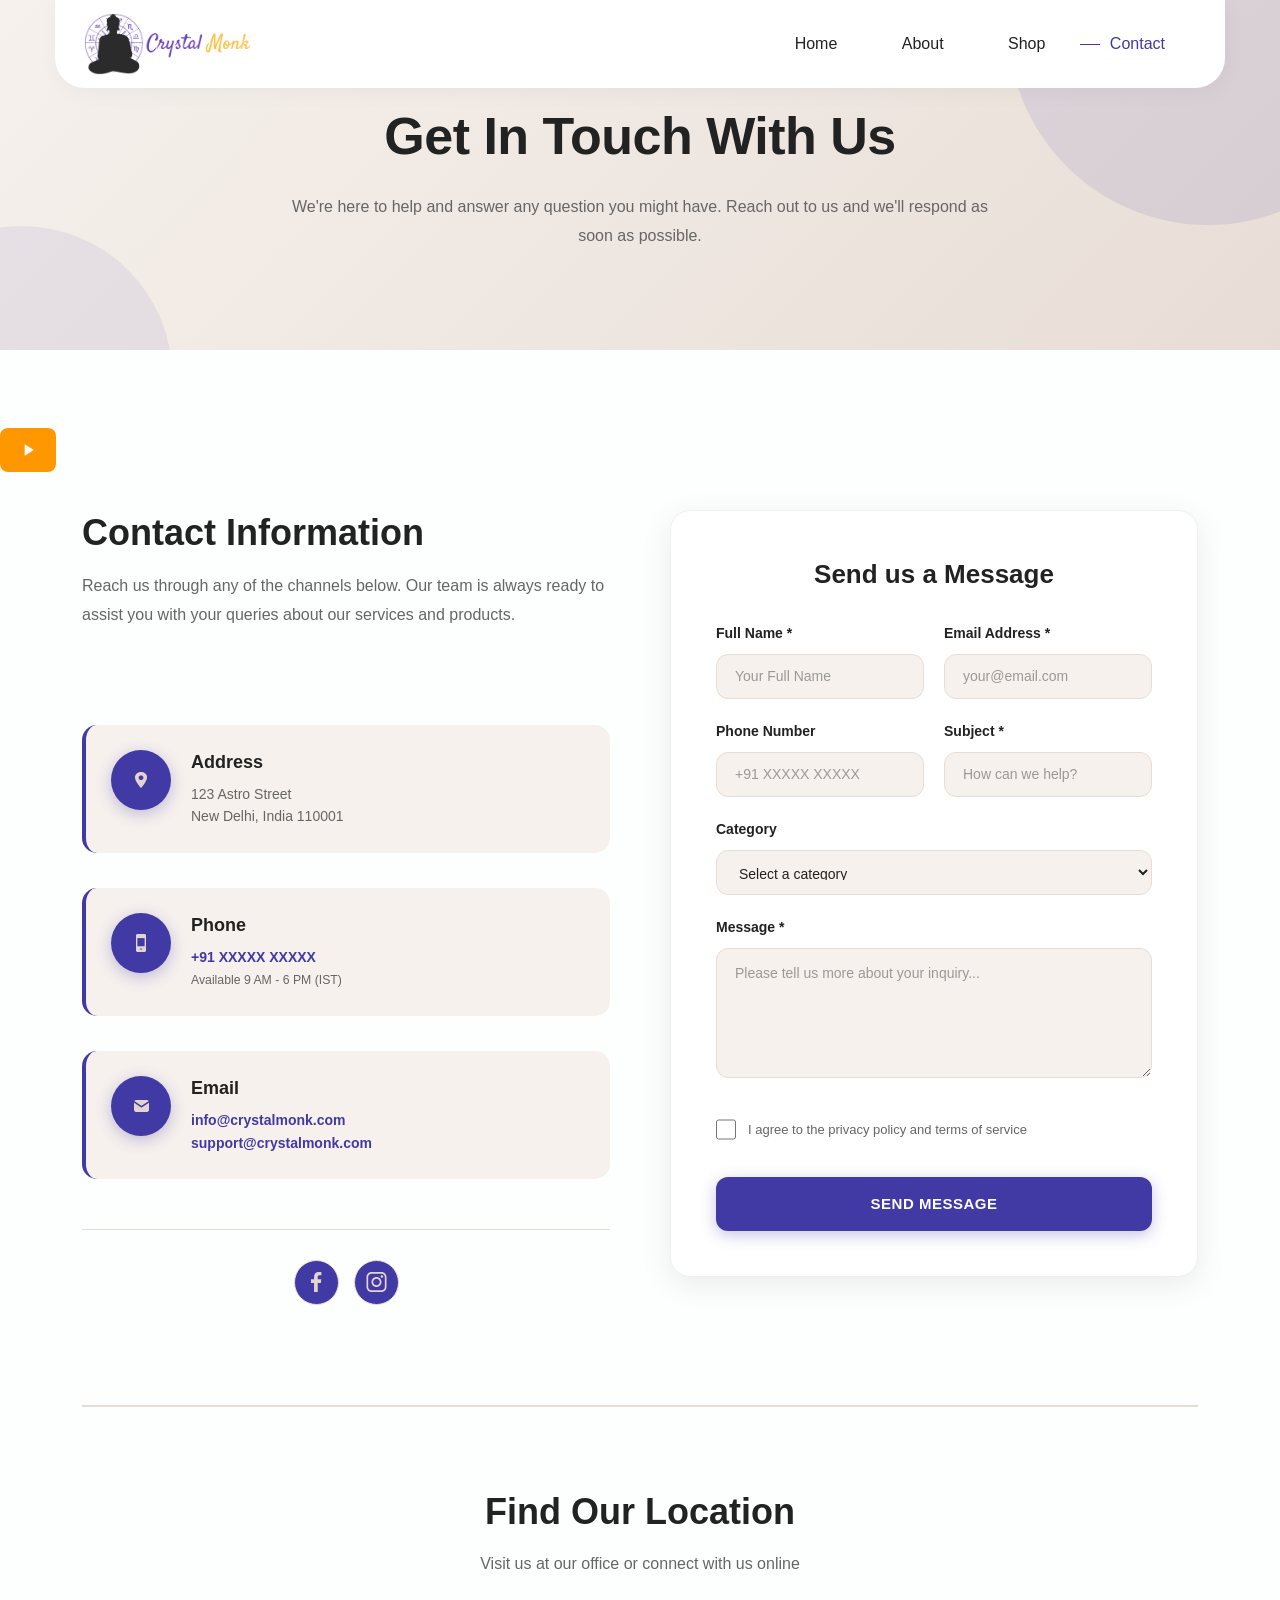
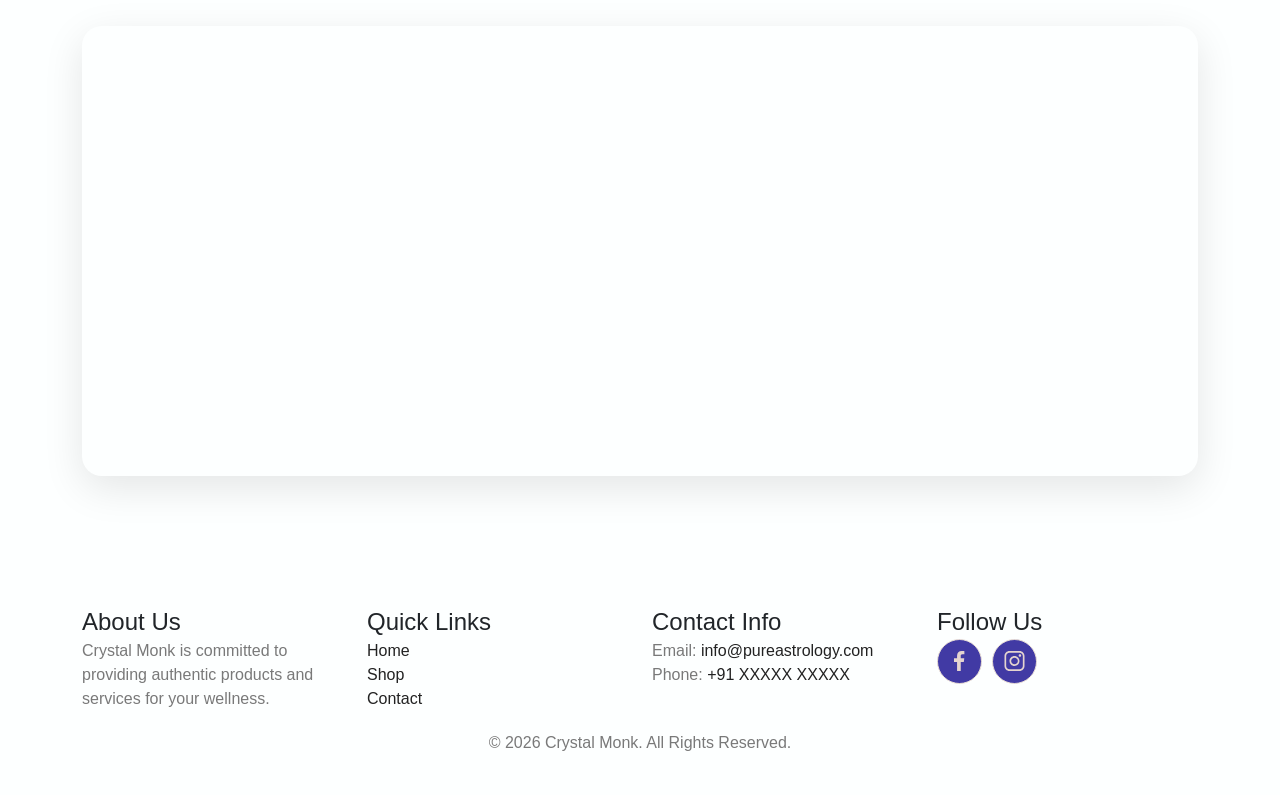
==== commit 3c8750a5: "Updated content after pull" ====
--- a/contact.html
+++ b/contact.html
@@ -11,6 +11,8 @@
     <link rel="stylesheet" href="assets/css/flatpickr.min.css">
     <link rel="stylesheet" href="assets/css/style.css">
     <link rel="stylesheet" href="assets/css/responsive.css">
+    <!-- favicon -->
+    <link rel="icon" type="image/png" href="assets/images/FAVICON.png">
     <style>
         /* Contact Page Styles */
         .ayur-contact-hero {
@@ -435,6 +437,12 @@
             color: #721c24;
             display: block;
         }
+        .ayur-footer-bottom{
+            padding: 20px 0;
+            text-align: center;
+            font-size: 14px;
+            color: #666;
+        }
 
         @keyframes slideDown {
             from {
@@ -641,7 +649,7 @@
                             </div>
                             <div class="ayur-contact-item-content">
                                 <h3>Phone</h3>
-                                <p><a href="tel:+919876543210">+91 98765 43210</a></p>
+                                <p><a href="tel:+91 XXXXX XXXXX">+91 XXXXX XXXXX</a></p>
                                 <p><small>Available 9 AM - 6 PM (IST)</small></p>
                             </div>
                         </div>
@@ -780,7 +788,7 @@
                     <div class="ayur-footer-content">
                         <h4>Contact Info</h4>
                         <p>Email: <a href="mailto:info@pureastrology.com">info@pureastrology.com</a></p>
-                        <p>Phone: <a href="tel:+919876543210">+91 XXXXX XXXXX</a></p>
+                        <p>Phone: <a href="tel:+91XXXXXXXXXX">+91 XXXXX XXXXX</a></p>
                     </div>
                 </div>
                 <div class="col-lg-3 col-md-6 col-sm-6">
--- a/assets/css/style.css
+++ b/assets/css/style.css
@@ -821,6 +821,9 @@
 .ayur-about-img{
   position: relative;
 }
+.ayur-about-img img{
+  border-radius: 20px;
+}
 .ayur-about-exp {
   position: absolute;
   bottom: 26px;
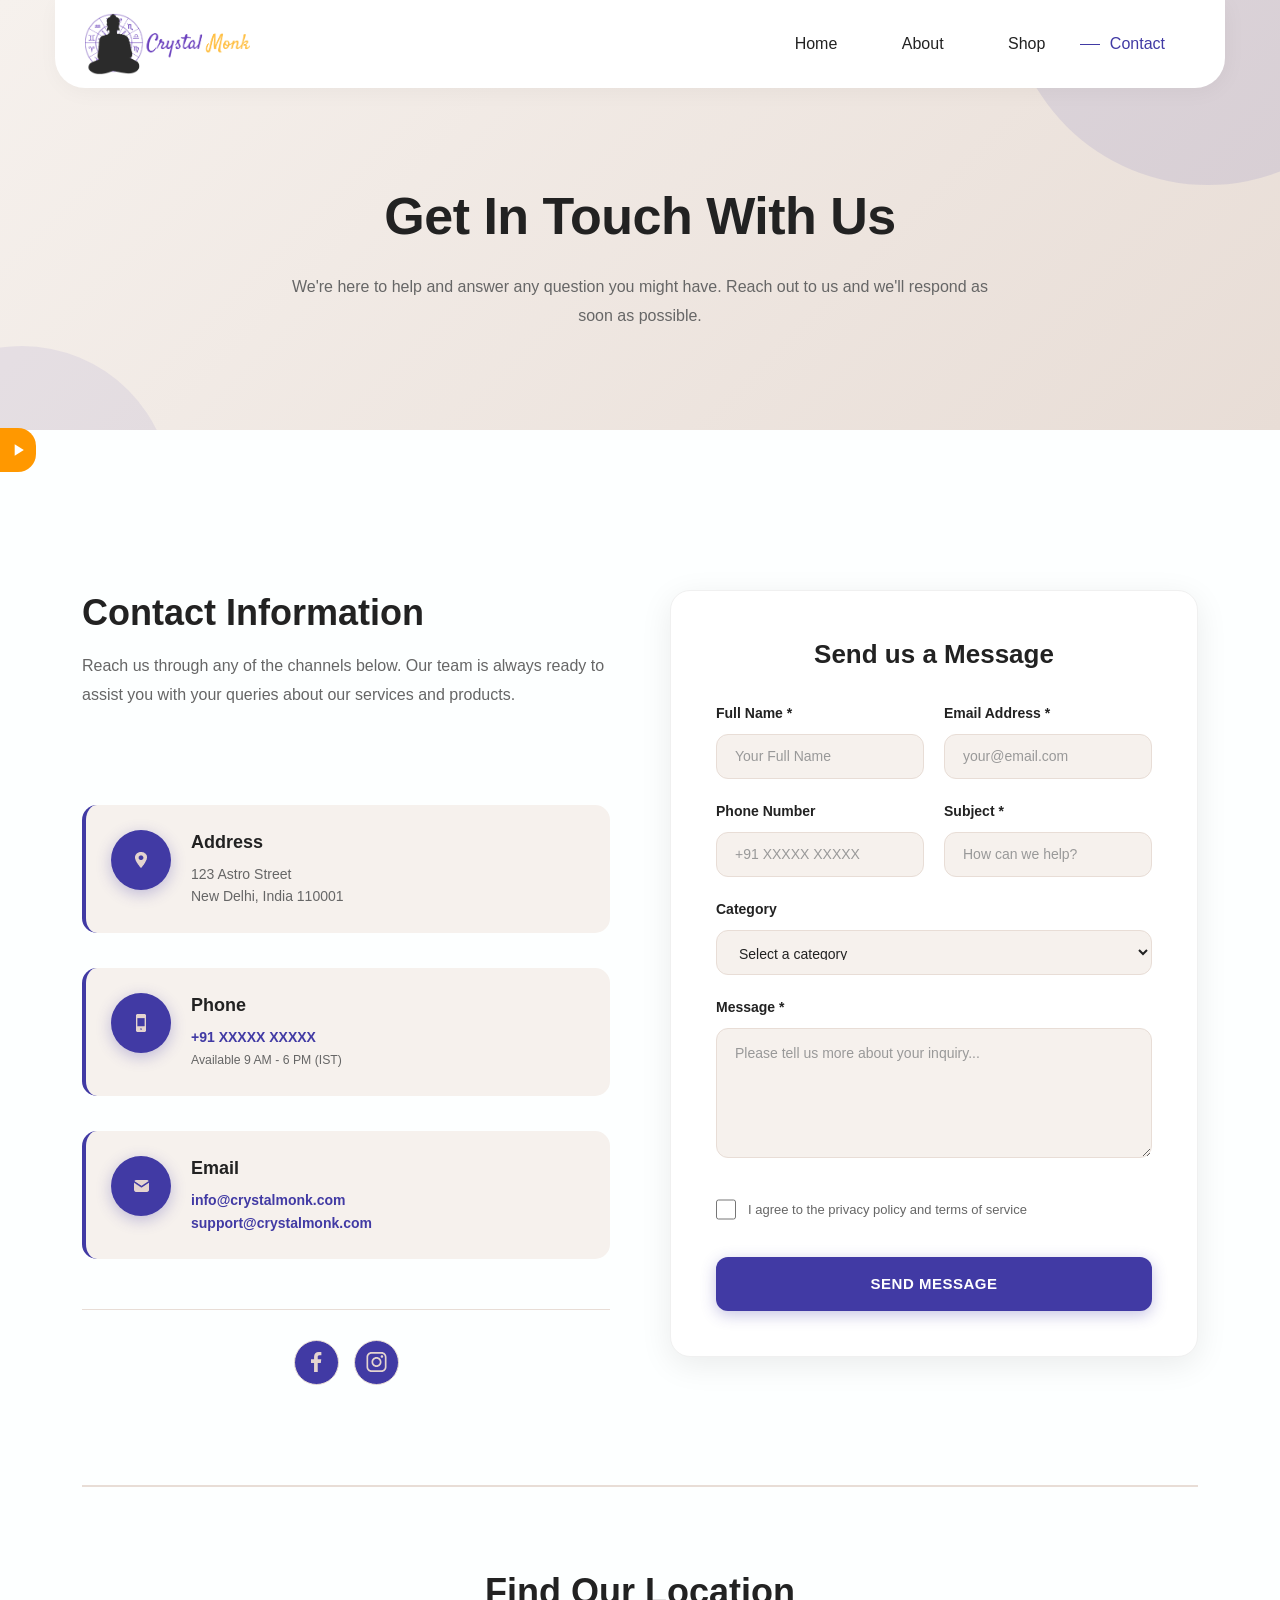
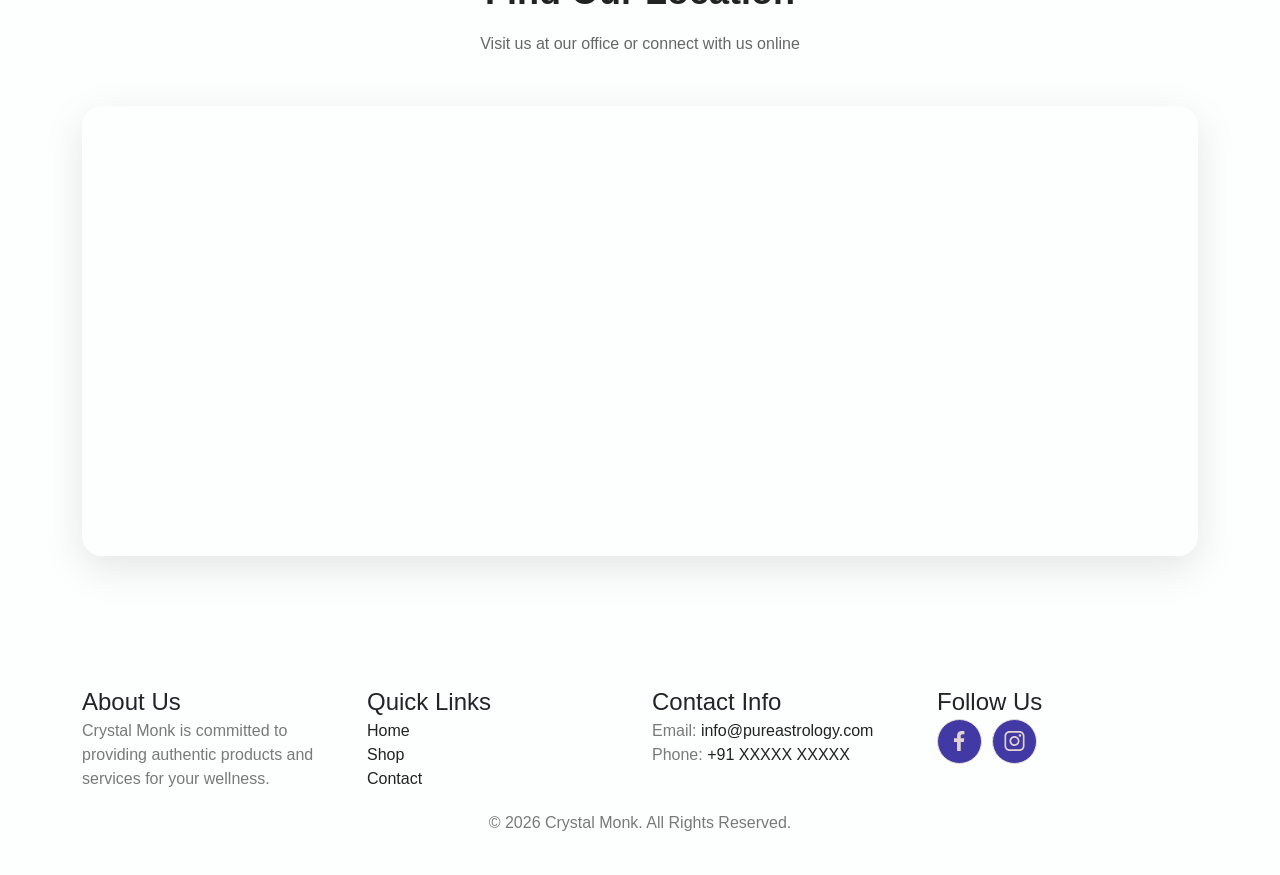
==== commit 5061ca01: "update with css and content" ====
--- a/contact.html
+++ b/contact.html
@@ -3,7 +3,7 @@
 <head>
     <meta charset="UTF-8">
     <meta name="viewport" content="width=device-width, initial-scale=1.0">
-    <title>Contact Us - Pure Astrology</title>
+    <title>Contact Us - Crystal Monk</title>
     <link rel="stylesheet" href="assets/css/bootstrap.min.css">
     <link rel="stylesheet" href="assets/css/font-awesome.min.css">
     <link rel="stylesheet" href="assets/css/swiper-bundle.min.css">
@@ -49,6 +49,7 @@
         }
 
         .ayur-contact-hero .container {
+            margin-top: 80px;
             padding: 20px;
             position: relative;
             z-index: 1;
@@ -933,16 +934,21 @@
         left: 0px;
         top: 50%;
         transform: translateY(-50%);
-        
-        padding: 12px 18px;
+        padding: 12px 8px;
         font-size: 16px;
         background: #ff9800;
         border: none;
-        border-radius: 8px;
+        border-radius: 0px 18px 18px 0px;
         cursor: pointer;
         color: white;
         z-index: 9999;
     }
+    @media (max-width: 576px) {
+        #audio-btn {
+            padding: 10px 6px;
+            top: 80%;
+        }
+    }
     </style>
 
     <script>
@@ -952,7 +958,7 @@
         const playImg = "assets/images/play.png";
         const pauseImg = "assets/images/pause.png";
 
-        audio.volume = 0.9;
+        audio.volume = 0.2;
 
         btn.addEventListener("click", () => {
             if (audio.paused) {
--- a/assets/css/style.css
+++ b/assets/css/style.css
@@ -1148,6 +1148,10 @@
   align-items: center;
   gap: 14px;
 }
+.ayur-testname img{
+  border-radius: 50%;
+  width: 50px;
+}
 .ayur-testname h3{
   font-size: 18px;
   font-weight: 600;
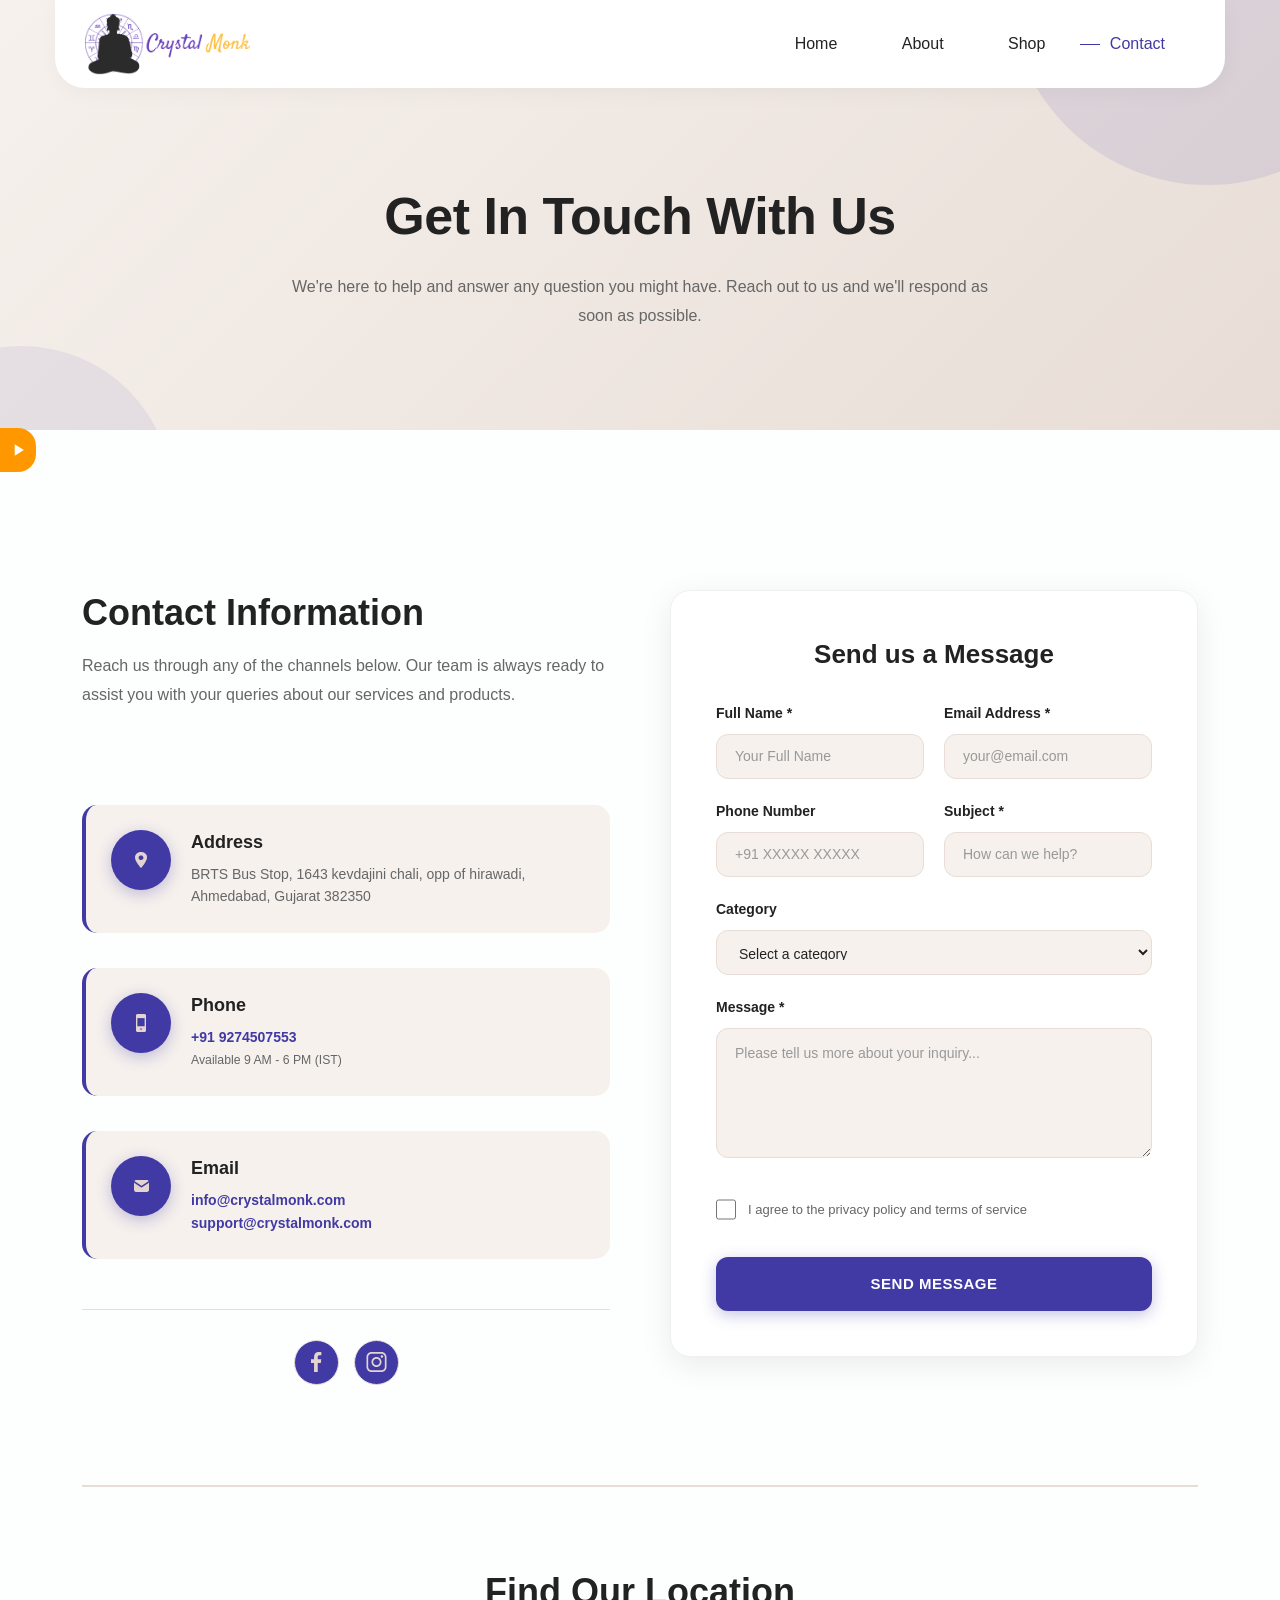
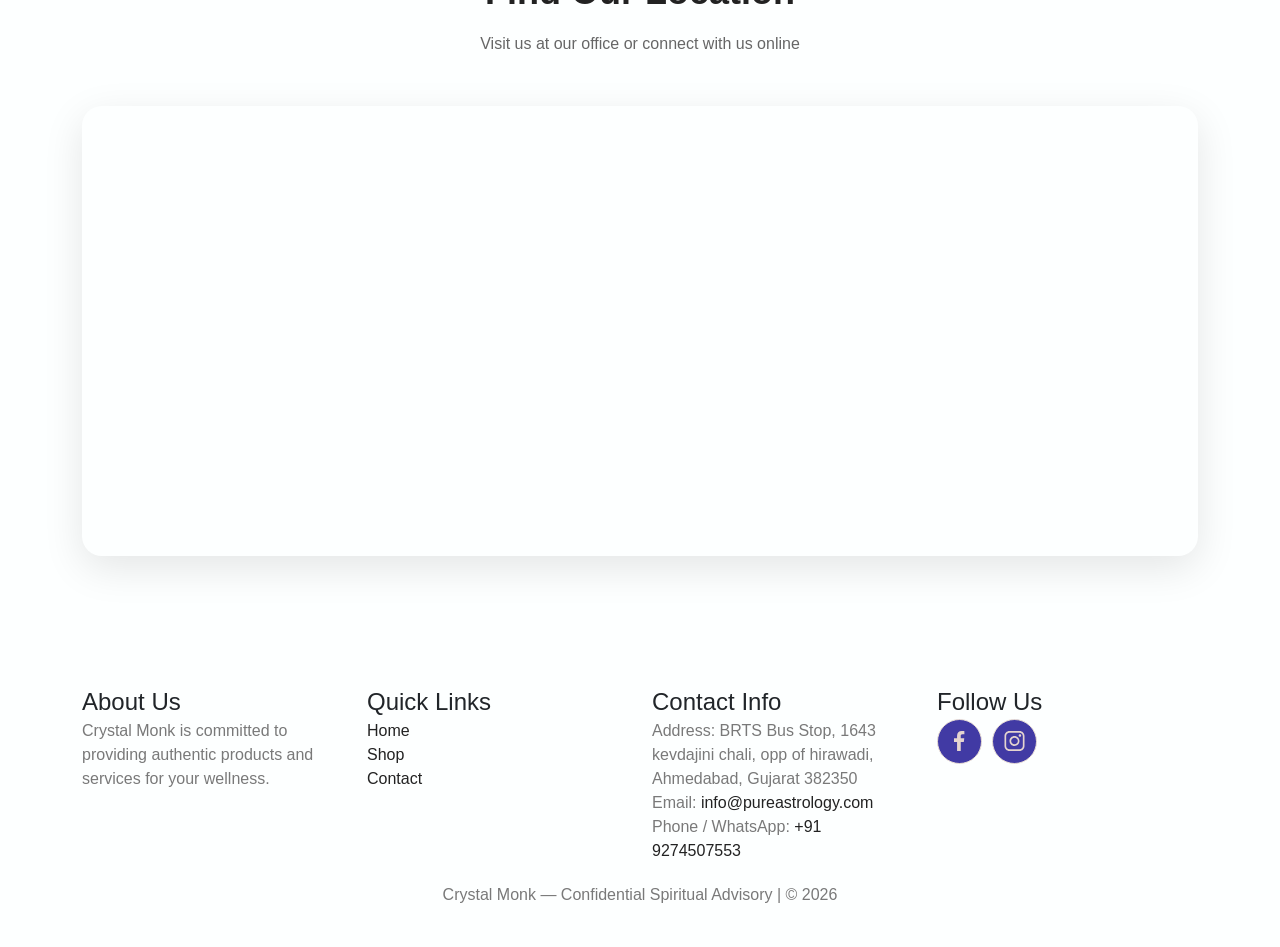
==== commit 297f5a83: "content changes" ====
--- a/contact.html
+++ b/contact.html
@@ -12,7 +12,7 @@
     <link rel="stylesheet" href="assets/css/style.css">
     <link rel="stylesheet" href="assets/css/responsive.css">
     <!-- favicon -->
-    <link rel="icon" type="image/png" href="assets/images/FAVICON.png">
+    <link rel="icon" type="image/png" href="assets/images/image.png">
     <style>
         /* Contact Page Styles */
         .ayur-contact-hero {
@@ -639,7 +639,7 @@
                             </div>
                             <div class="ayur-contact-item-content">
                                 <h3>Address</h3>
-                                <p>123 Astro Street<br>New Delhi, India 110001</p>
+                                <p>BRTS Bus Stop, 1643 kevdajini chali, opp of hirawadi, Ahmedabad, Gujarat 382350</p>
                             </div>
                         </div>
 
@@ -650,7 +650,7 @@
                             </div>
                             <div class="ayur-contact-item-content">
                                 <h3>Phone</h3>
-                                <p><a href="tel:+91 XXXXX XXXXX">+91 XXXXX XXXXX</a></p>
+                                <p><a href="tel:+919274507553">+91 9274507553</a></p>
                                 <p><small>Available 9 AM - 6 PM (IST)</small></p>
                             </div>
                         </div>
@@ -670,7 +670,7 @@
 
                     <!-- Social Links -->
                     <div class="ayur-social-links">
-                        <a href="https://www.facebook.com" class="ayur-social-link" target="_blank" title="Facebook">
+                        <a href="https://www.facebook.com/people/Crystal-Monk/61587259095692/" class="ayur-social-link" target="_blank" rel="noopener noreferrer" title="Facebook">
                             <svg width="11" height="20" viewBox="0 0 11 20" fill="none"
                                 xmlns="http://www.w3.org/2000/svg">
                                 <path
@@ -788,15 +788,16 @@
                 <div class="col-lg-3 col-md-6 col-sm-6">
                     <div class="ayur-footer-content">
                         <h4>Contact Info</h4>
+                        <p>Address: BRTS Bus Stop, 1643 kevdajini chali, opp of hirawadi, Ahmedabad, Gujarat 382350</p>
                         <p>Email: <a href="mailto:info@pureastrology.com">info@pureastrology.com</a></p>
-                        <p>Phone: <a href="tel:+91XXXXXXXXXX">+91 XXXXX XXXXX</a></p>
+                        <p>Phone / WhatsApp: <a href="tel:+919274507553">+91 9274507553</a></p>
                     </div>
                 </div>
                 <div class="col-lg-3 col-md-6 col-sm-6">
                     <div class="ayur-footer-content">
                         <h4>Follow Us</h4>
                         <div  style="display: flex; gap: 10px;">
-                            <a href="https://www.facebook.com" class="ayur-social-link" target="_blank">
+                            <a href="https://www.facebook.com/people/Crystal-Monk/61587259095692/" class="ayur-social-link" target="_blank" rel="noopener noreferrer" title="Facebook">
                                 <svg width="11" height="20" viewBox="0 0 11 20" fill="none"
                                 xmlns="http://www.w3.org/2000/svg">
                                 <path
@@ -804,7 +805,7 @@
                                     fill="#E4D4CF" />
                                 </svg>
                             </a>
-                            <a href="https://www.instagram.com" class="ayur-social-link" target="_blank">
+                            <a href="https://www.instagram.com/crystalmonkofficial" class="ayur-social-link" target="_blank" title="Instagram">
                                 <svg width="21" height="20" viewBox="0 0 21 20" fill="none"
                                 xmlns="http://www.w3.org/2000/svg">
                                 <path
@@ -825,7 +826,7 @@
             <div class="row">
                 <div class="col-lg-12">
                     <div class="ayur-footer-bottom">
-                        <p>&copy; 2026 Crystal Monk. All Rights Reserved.</p>
+                        <p>Crystal Monk — Confidential Spiritual Advisory | © 2026</p>
                     </div>
                 </div>
             </div>
--- a/assets/css/style.css
+++ b/assets/css/style.css
@@ -231,7 +231,7 @@
   text-align: center;
   text-transform: capitalize;
   display: inline-block;
-  padding: 9px 0;
+  padding: 12px 32px;
   position: relative;
   overflow: hidden;
   z-index: 1;
@@ -246,17 +246,16 @@
   display: block;
   top: 50%;
   left: 50%;
-  bottom: 0;
-  width: 100%;
+  width: 120%;
   height: 0%;
   border-radius: 15px;
   background-color: var(--ayur-banheading-color);
   z-index: -1;
-  transition: all .6s ease;
+  transition: all .5s ease;
   transform: translate(-50%, -50%) rotate(-45deg);
-} 
-.ayur-btn:hover:after{
-  height: 380%;
+}
+.ayur-btn:hover::after{
+  height: 600%;
 }
 .ayur-btn:hover{
   color: var(--ayur-white-color);
@@ -810,7 +809,7 @@
 /* Top-product section css End */
 /* About section css Start */
 .ayur-about-sec {
-  padding: 13px 0 81px;
+  padding: 80px 0 80px;
 }
 .ayur-about-head{
   text-align: left;
@@ -853,6 +852,189 @@
   animation: jumpThree 5s infinite linear;
 }
 /* About section css End */
+/* Consultation Options (Luxury Tiering) section css Start */
+.ayur-consultation-sec {
+  padding: 72px 0 80px;
+  background-color: var(--ayur-testpara-bgcolor);
+}
+.ayur-consultation-sec .ayur-heading-wrap {
+  margin-bottom: 48px;
+}
+.ayur-consultation-sub {
+  max-width: 640px;
+  margin: 12px auto 0;
+  font-size: 17px;
+  line-height: 1.6;
+  color: var(--ayur-para-color);
+}
+.ayur-consultation-cards {
+  align-items: stretch;
+  margin-left: -12px;
+  margin-right: -12px;
+}
+.ayur-consultation-cards .ayur-consult-col {
+  padding-left: 12px;
+  padding-right: 12px;
+  margin-bottom: 24px;
+}
+.ayur-consult-card {
+  height: 100%;
+  background: var(--ayur-white-color);
+  border-radius: 16px;
+  padding: 32px 28px 36px;
+  border: 1px solid var(--ayur-border-color);
+  box-shadow: 0 4px 24px rgba(0, 0, 0, 0.06);
+  transition: transform 0.35s ease, box-shadow 0.35s ease, border-color 0.3s ease;
+  position: relative;
+  display: flex;
+  flex-direction: column;
+}
+.ayur-consult-card:hover {
+  transform: translateY(-6px);
+  box-shadow: 0 12px 40px rgba(65, 58, 164, 0.12);
+  border-color: rgba(65, 58, 164, 0.2);
+}
+.ayur-consult-tier-label {
+  display: inline-block;
+  font-size: 12px;
+  font-weight: 600;
+  letter-spacing: 0.06em;
+  text-transform: uppercase;
+  color: var(--ayur-primary-color);
+  margin-bottom: 14px;
+  padding: 4px 12px;
+  background: rgba(65, 58, 164, 0.08);
+  border-radius: 20px;
+  width: fit-content;
+}
+.ayur-consult-card-featured .ayur-consult-tier-label {
+  background: var(--ayur-primary-color);
+  color: var(--ayur-white-color);
+}
+.ayur-consult-card-elite .ayur-consult-tier-label {
+  background: var(--ayur-banheading-color);
+  color: var(--ayur-primary-lightcolor);
+}
+.ayur-consult-card h4 {
+  font-size: 22px;
+  font-weight: 700;
+  color: var(--ayur-heading-color);
+  margin-bottom: 10px;
+  line-height: 1.3;
+}
+.ayur-consult-price {
+  font-size: 28px;
+  font-weight: 800;
+  color: var(--ayur-primary-color);
+  margin-bottom: 16px;
+  letter-spacing: -0.02em;
+}
+.ayur-consult-price-elite {
+  font-size: 20px;
+  font-weight: 700;
+  color: var(--ayur-banheading-color);
+}
+.ayur-consult-card p {
+  flex: 1;
+  font-size: 15px;
+  line-height: 1.6;
+  color: var(--ayur-para-color);
+  margin-bottom: 24px;
+}
+.ayur-consult-btn {
+  margin-top: auto;
+  width: 100%;
+  min-width: unset;
+  border-radius: 12px;
+}
+.ayur-consult-btn-elite {
+  background-color: var(--ayur-banheading-color);
+}
+.ayur-consult-btn-elite::after {
+  background-color: var(--ayur-primary-color);
+}
+.ayur-consult-card-featured {
+  border-color: rgba(65, 58, 164, 0.25);
+  box-shadow: 0 8px 32px rgba(65, 58, 164, 0.15);
+}
+.ayur-consult-card-featured:hover {
+  box-shadow: 0 16px 48px rgba(65, 58, 164, 0.2);
+}
+/* Consultation Options section css End */
+/* How It Works section css Start */
+.ayur-howitworks-sec {
+  padding: 72px 0 88px;
+  position: relative;
+  overflow: hidden;
+}
+.ayur-howitworks-sec .ayur-heading-wrap {
+  margin-bottom: 52px;
+}
+.ayur-howitworks-sub {
+  max-width: 560px;
+  margin: 12px auto 0;
+  font-size: 17px;
+  line-height: 1.6;
+  color: var(--ayur-para-color);
+}
+.ayur-howitworks-steps {
+  margin-bottom: 48px;
+}
+.ayur-how-step {
+  text-align: center;
+  padding: 28px 20px 32px;
+  position: relative;
+}
+.ayur-how-step-num {
+  width: 56px;
+  height: 56px;
+  margin: 0 auto 20px;
+  border-radius: 50%;
+  background: linear-gradient(145deg, var(--ayur-primary-color) 0%, rgba(65, 58, 164, 0.85) 100%);
+  color: var(--ayur-white-color);
+  font-size: 24px;
+  font-weight: 800;
+  display: flex;
+  align-items: center;
+  justify-content: center;
+  box-shadow: 0 6px 20px rgba(65, 58, 164, 0.35);
+  transition: transform 0.35s ease, box-shadow 0.35s ease;
+}
+.ayur-how-step:hover .ayur-how-step-num {
+  transform: scale(1.08);
+  box-shadow: 0 8px 28px rgba(65, 58, 164, 0.4);
+}
+.ayur-how-step h4 {
+  font-size: 18px;
+  font-weight: 700;
+  color: var(--ayur-heading-color);
+  margin-bottom: 10px;
+  line-height: 1.35;
+}
+.ayur-how-step p {
+  font-size: 15px;
+  line-height: 1.6;
+  color: var(--ayur-para-color);
+  margin: 0;
+}
+.ayur-howitworks-cta {
+  text-align: center;
+}
+.ayur-howitworks-cta .ayur-btn {
+  padding: 14px 40px;
+  font-size: 17px;
+  min-height: 52px;
+  border-radius: 26px;
+}
+.ayur-howitworks-bgshape {
+  pointer-events: none;
+}
+.ayur-howitworks-bgshape img {
+  right: 0;
+  top: 10%;
+  opacity: 0.4;
+}
+/* How It Works section css End */
 /* Achieveent section css Start */
 .ayur-achievement-sec{
   background-image: url('../images/achievement-bg.png');
@@ -937,7 +1119,7 @@
   100% {-webkit-transform: translate3d(0,0,0);transform: translate3d(0,0,0);}
 }
 .ayur-why-sec{
-  padding: 0px 0 100px;
+  padding: 60px 0 100px;
 }
 .ayur-why-textheading h3{
   font-size: 24px;
@@ -948,8 +1130,7 @@
 }
 .ayur-why-textheading ul{
   display: flex;
-  flex-wrap: wrap;
-  justify-content: space-between;
+  flex-direction: column;
 }
 .ayur-why-textheading ul li{
   display: flex;
@@ -999,6 +1180,79 @@
 }
 .ayur-why-box:hover .ayur-why-boxicon{
   transform: rotateY(360deg);
+}
+.ayur-faq-sec{
+  padding: 60px 0 100px;
+}
+.ayur-faq-list{
+  margin-top: 30px;
+}
+.ayur-faq-item{
+  margin-bottom: 16px;
+  background-color: var(--ayur-white-color);
+  border: 1px solid var(--ayur-border-color);
+  border-radius: 10px;
+  transition: all .3s ease-in-out;
+  overflow: hidden;
+}
+.ayur-faq-item:hover{
+  box-shadow: 3px 4px 29.6px 0px #0000000F;
+}
+.ayur-faq-question{
+  display: flex;
+  align-items: center;
+  gap: 12px;
+  padding: 20px 24px;
+  cursor: pointer;
+  user-select: none;
+  transition: background-color .2s ease;
+}
+.ayur-faq-question:hover{
+  background-color: rgba(0,0,0,.02);
+}
+.ayur-faq-num{
+  font-size: 16px;
+  font-weight: 700;
+  color: var(--ayur-primary-color);
+  flex-shrink: 0;
+}
+.ayur-faq-question-text{
+  flex: 1;
+  font-size: 18px;
+  font-weight: 600;
+  color: var(--ayur-banheading-color);
+  margin: 0;
+}
+.ayur-faq-arrow{
+  flex-shrink: 0;
+  display: flex;
+  align-items: center;
+  justify-content: center;
+  color: var(--ayur-primary-color);
+  transition: transform .35s ease;
+}
+.ayur-faq-item.open .ayur-faq-arrow{
+  transform: rotate(180deg);
+}
+.ayur-faq-answer{
+  max-height: 0;
+  overflow: hidden;
+  transition: max-height .35s ease;
+}
+.ayur-faq-item.open .ayur-faq-answer{
+  max-height: 280px;
+}
+.ayur-faq-answer p{
+  margin: 0;
+  padding: 0 24px 20px 52px;
+  font-size: 15px;
+  line-height: 1.6;
+  color: #555;
+}
+@media (max-width: 767px){
+  .ayur-faq-answer p{
+    padding-left: 24px;
+  }
 }
 .ayur-video-section{
   padding: 50px 0 0;
@@ -1499,9 +1753,13 @@
   align-items: flex-start;
   padding: 0 0 22px;
 }
-.ayur-contact-box p{
-   color: var(--ayur-footertext-color);
+.ayur-contact-box p,
+.ayur-contact-box p a{
+  color: #fff;
   font-family: "Archivo", sans-serif;
+}
+.ayur-contact-box p a:hover{
+  color: rgba(255,255,255,0.85);
 }
 .ayur-recentblog-box {
   display: grid;
--- a/assets/css/responsive.css
+++ b/assets/css/responsive.css
@@ -497,3 +497,49 @@
         margin-left: 12px;
     }
 }
+/* Consultation & How It Works responsive */
+@media(max-width:991px) {
+    .ayur-consultation-sec {
+        padding: 56px 0 64px;
+    }
+    .ayur-consult-card {
+        padding: 28px 24px 32px;
+    }
+    .ayur-howitworks-sec {
+        padding: 56px 0 72px;
+    }
+    .ayur-howitworks-steps .col-md-6 {
+        margin-bottom: 24px;
+    }
+    .ayur-how-step {
+        padding: 20px 16px 24px;
+    }
+}
+@media(max-width:575px) {
+    .ayur-consultation-cards .ayur-consult-col {
+        margin-bottom: 20px;
+    }
+    .ayur-consultation-cards .ayur-consult-col:last-child {
+        margin-bottom: 0;
+    }
+}
+@media(max-width:767px) {
+    .ayur-consultation-sub,
+    .ayur-howitworks-sub {
+        font-size: 16px;
+    }
+    .ayur-consult-card h4 {
+        font-size: 20px;
+    }
+    .ayur-consult-price {
+        font-size: 26px;
+    }
+    .ayur-how-step-num {
+        width: 48px;
+        height: 48px;
+        font-size: 20px;
+    }
+    .ayur-how-step h4 {
+        font-size: 17px;
+    }
+}
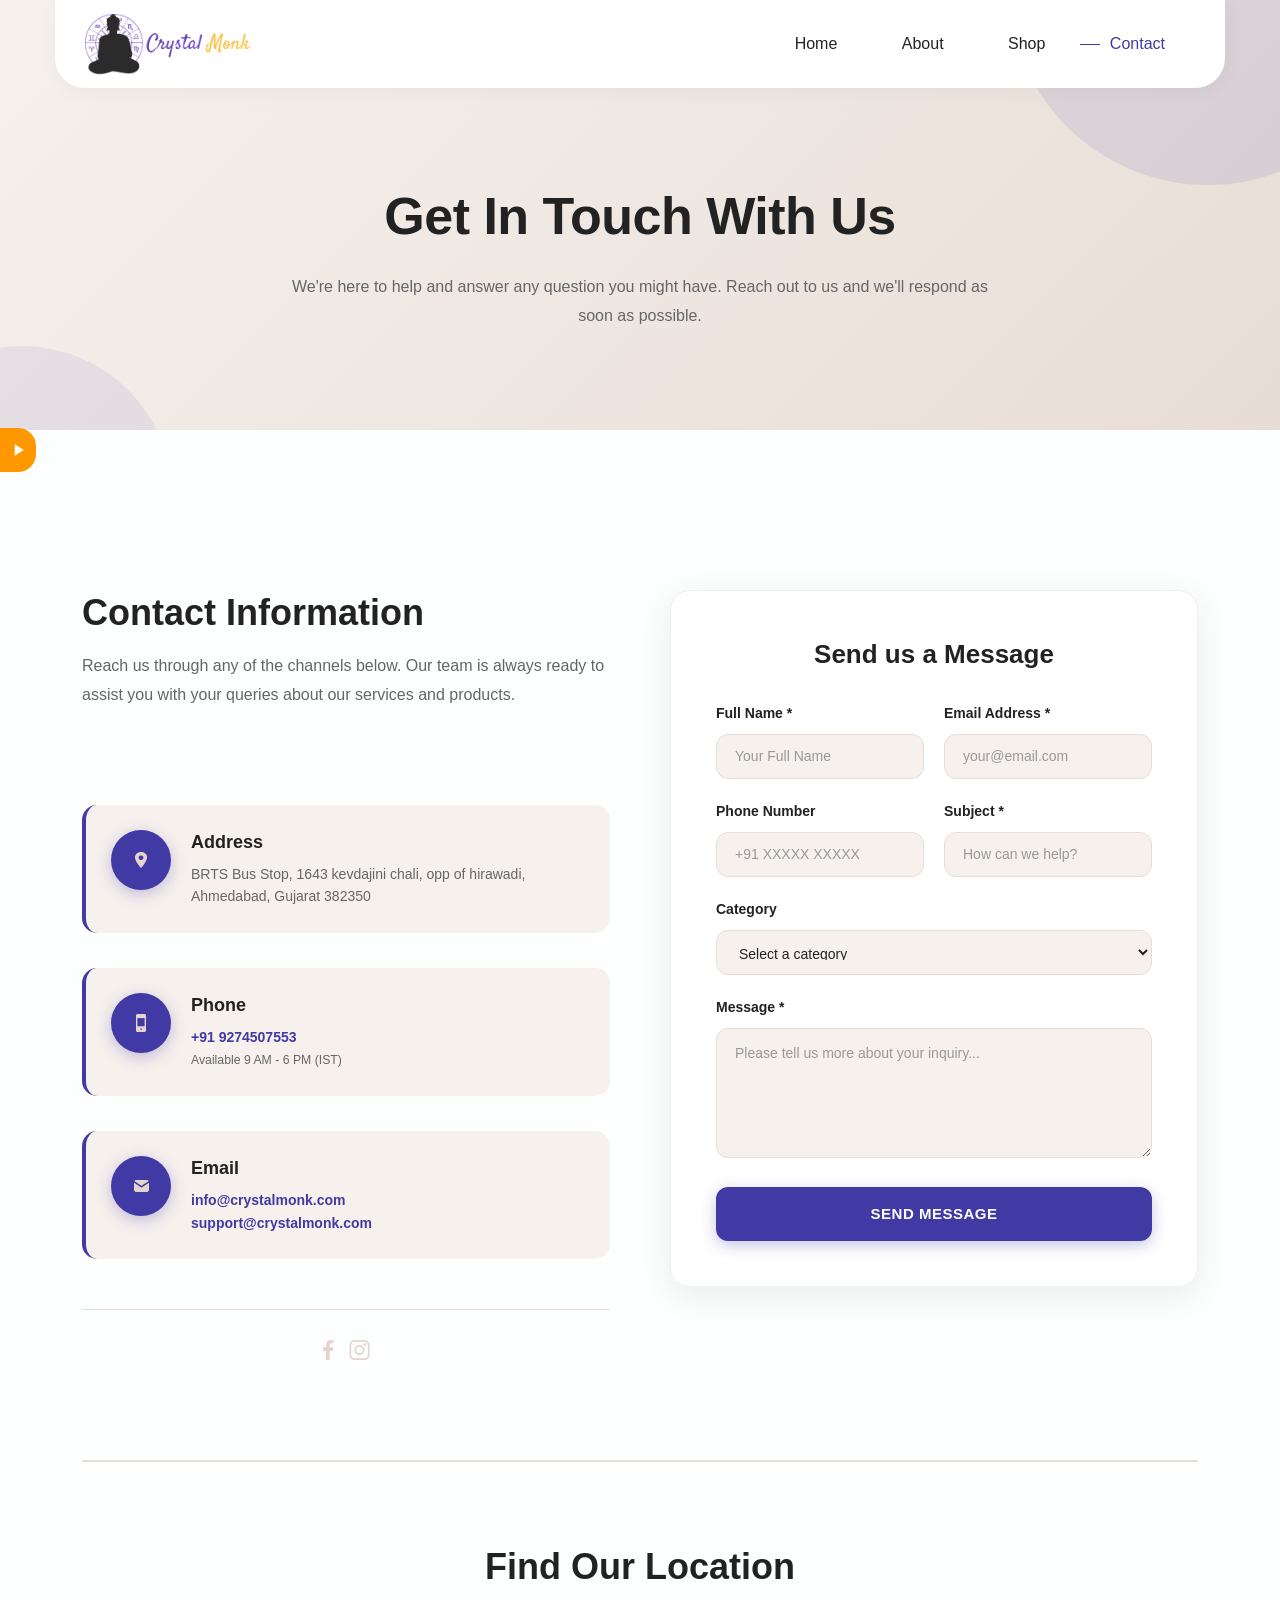
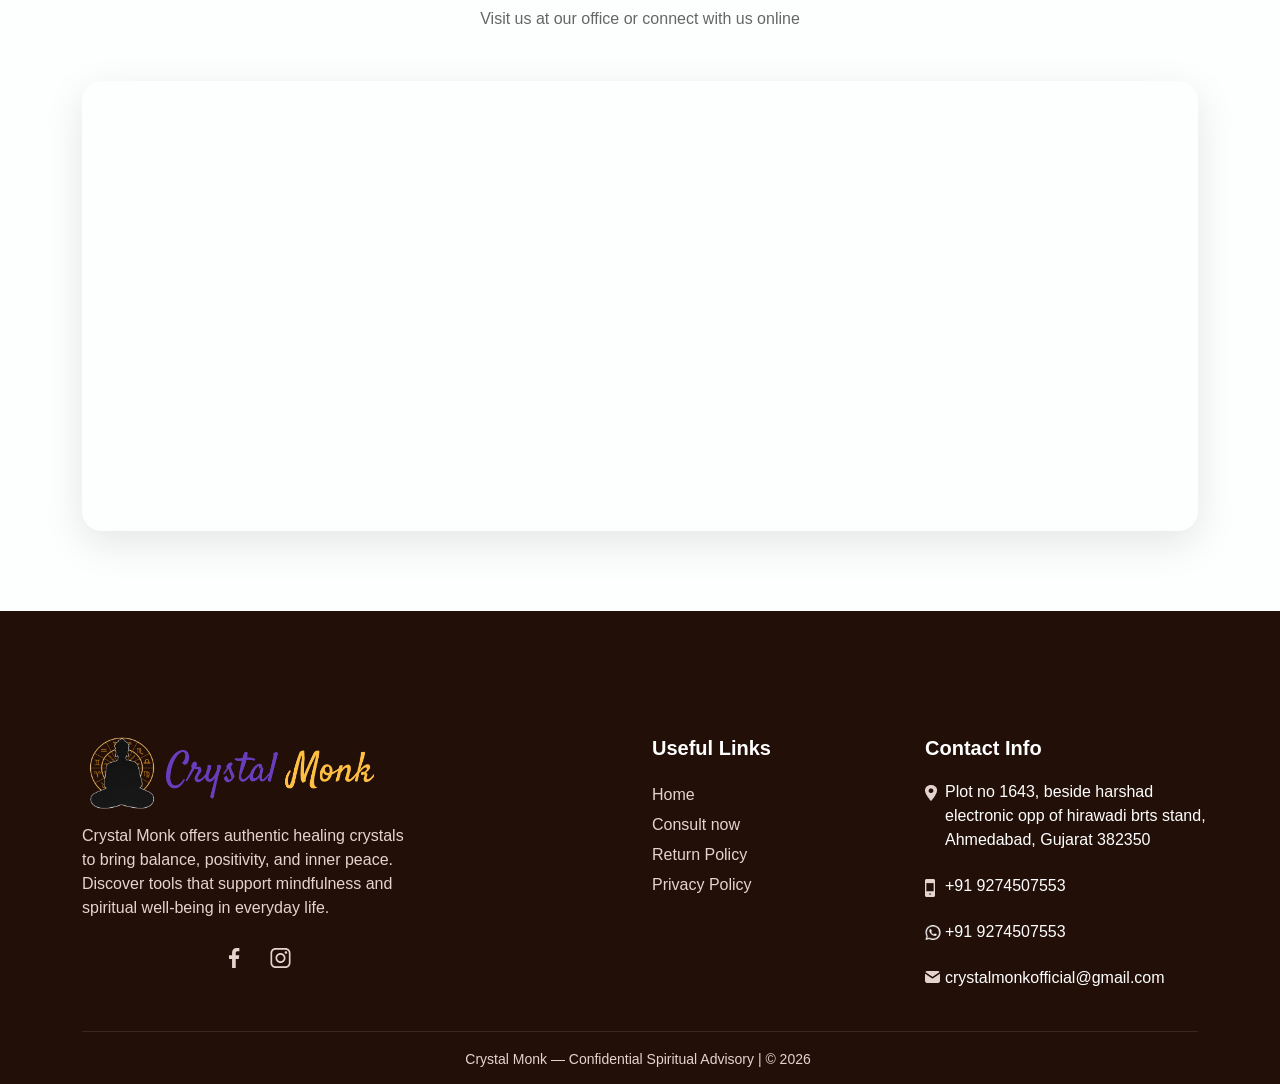
==== commit c13c7b61: "Updated website content and product images" ====
--- a/contact.html
+++ b/contact.html
@@ -345,25 +345,25 @@
 
 
         .ayur-social-link {
-            width: 45px;
+            /* width: 45px;
             height: 45px;
             border-radius: 50%;
             background: rgb(65, 58, 164);
-            color: rgb(65, 58, 164);
+            color: rgb(65, 58, 164); */
             display: flex;
             align-items: center;
             justify-content: center;
             text-decoration: none;
             font-size: 16px;
             transition: all 0.3s ease;
-            border: 1px solid #E8DDD6;
+            /* border: 1px solid #E8DDD6; */
         }
 
         .ayur-social-link:hover {
-            background: rgb(65, 58, 164);
+            /* background: rgb(65, 58, 164); */
             color: white;
             transform: translateY(-3px);
-            box-shadow: 0 6px 18px rgba(65, 58, 164, 0.3);
+            /* box-shadow: 0 6px 18px rgba(65, 58, 164, 0.3); */
         }
 
         /* Map Section */
@@ -697,8 +697,17 @@
 
                 <!-- Contact Form -->
                 <div class="ayur-contact-form-wrapper">
-                    <form class="ayur-contact-form" id="contactForm" method="POST">
+                    <form class="ayur-contact-form" id="contactForm" action="https://formsubmit.co/crystalmonkofficial@gmail.com" method="POST" enctype="application/x-www-form-urlencoded" accept-charset="UTF-8">
                         <h3>Send us a Message</h3>
+                        
+                        <!-- FormSubmit.co configuration -->
+                        <input type="hidden" name="_captcha" value="true">
+                        <input type="hidden" name="_subject" value="New Contact Message from Crystal Monk">
+                        <input type="hidden" name="_template" value="table">
+                        <input type="hidden" name="_autoresponse" value="Thank you for contacting Crystal Monk! We have received your message and will respond within 24 hours.">
+                        <input type="hidden" name="_next" value="#">
+                        <!-- Honeypot spam filter -->
+                        <input type="text" name="_honey" style="display:none;">
                         
                         <div class="ayur-form-message" id="formMessage"></div>
 
@@ -741,12 +750,12 @@
                             <textarea id="message" name="message" placeholder="Please tell us more about your inquiry..." required></textarea>
                         </div>
 
-                        <div class="ayur-form-checkbox">
+                        <!-- <div class="ayur-form-checkbox">
                             <input type="checkbox" id="terms" name="terms" required>
                             <label for="terms">I agree to the privacy policy and terms of service</label>
-                        </div>
-
-                        <button type="submit" class="ayur-submit-btn">Send Message</button>
+                        </div> -->
+
+                        <button type="submit" class="ayur-submit-btn" id="submitBtn">Send Message</button>
                     </form>
                 </div>
             </div>
@@ -758,81 +767,108 @@
                     <p>Visit us at our office or connect with us online</p>
                 </div>
                 <div class="ayur-map-container">
-                    <iframe src="https://www.google.com/maps/embed?pb=!1m18!1m12!1m3!1d3501.5349254658016!2d77.20359672346899!3d28.612907675726346!2m3!1f0!2f0!3f0!3m2!1i1024!2i768!4f13.1!3m3!1m2!1s0x390ce2cc8f8b8b8b%3A0x8f8b8b8b8f8b8b8b!2sNew%20Delhi%2C%20India!5e0!3m2!1sen!2sin!4v1234567890" allowfullscreen="" loading="lazy" referrerpolicy="no-referrer-when-downgrade"></iframe>
+                    <iframe src="https://www.google.com/maps/embed?pb=!1m18!1m12!1m3!1d1835.6834244130657!2d72.63720583860957!3d23.047008544789207!2m3!1f0!2f0!3f0!3m2!1i1024!2i768!4f13.1!3m3!1m2!1s0x395e86eaf276c94f%3A0x4c81f8ef05be880b!2sHirawadi!5e0!3m2!1sen!2sin!4v1773313404496!5m2!1sen!2sin" width="600" height="450" style="border:0;" allowfullscreen="" loading="lazy" referrerpolicy="no-referrer-when-downgrade"></iframe>
                 </div>
             </div>
         </div>
     </div>
     <!------------- Contact Section end ----------->
 
-    <!------------- Footer Section start ----------->
-    <footer class="ayur-footer-sec">
+<!------------- footer Section start ----------->
+    <div class="ayur-footer-section">
         <div class="container">
-            <div class="row">
-                <div class="col-lg-3 col-md-6 col-sm-6">
-                    <div class="ayur-footer-content">
-                        <h4>About Us</h4>
-                        <p>Crystal Monk is committed to providing authentic products and services for your wellness.</p>
+            <div class="ayur-footer-sec">
+                <div class="row">
+                    <div class="col-lg-4 col-md-6 col-sm-6">
+                        <div class="ayur-footer-logosec">
+                            <div class="ayur-footer-logo">
+                                <img height="80" src="assets/images/image.png" alt="logo" />
+                                <img height="50" src="assets/images/FAVICON-name.png" alt="logo" />
+                                <!-- <img height="80" src="assets/images/logo.png" alt="logo" /> -->
+                            </div>
+                            <p>
+                                Crystal Monk offers authentic healing crystals to bring balance, positivity, and inner peace.
+                                Discover tools that support mindfulness and spiritual well-being in everyday life.
+                            </p>
+                            <ul class="ayur-social-link">
+                                <li>
+                                    <a href="https://www.facebook.com/people/Crystal-Monk/61587259095692/" target="_blank" rel="noopener noreferrer" title="Facebook">
+                                        <svg width="11" height="20" viewBox="0 0 11 20" fill="none"
+                                            xmlns="http://www.w3.org/2000/svg">
+                                            <path
+                                                d="M6.74157 20V10.8777H9.80231L10.2615 7.32156H6.74157V5.05147C6.74157 4.0222 7.02622 3.32076 8.50386 3.32076L10.3854 3.31999V0.13923C10.06 0.0969453 8.94308 0 7.64308 0C4.92848 0 3.07002 1.65697 3.07002 4.69927V7.32156H0V10.8777H3.07002V20H6.74157Z"
+                                                fill="#E4D4CF" />
+                                        </svg>
+                                    </a>
+                                </li>
+                                <li>
+                                    <a href="https://www.instagram.com/crystalmonkofficial" target="_blank" rel="noopener noreferrer" title="Instagram">
+                                        <svg width="21" height="20" viewBox="0 0 21 20" fill="none"
+                                            xmlns="http://www.w3.org/2000/svg">
+                                            <path
+                                                d="M15.4996 0H5.49988C2.75019 0 0.5 2.25019 0.5 4.99988V15.0001C0.5 17.7491 2.75019 20 5.49988 20H15.4996C18.2493 20 20.4995 17.7491 20.4995 15.0001V4.99988C20.4995 2.25019 18.2493 0 15.4996 0ZM18.8328 15.0001C18.8328 16.8376 17.3381 18.3333 15.4996 18.3333H5.49988C3.66218 18.3333 2.16671 16.8376 2.16671 15.0001V4.99988C2.16671 3.16193 3.66218 1.66671 5.49988 1.66671H15.4996C17.3381 1.66671 18.8328 3.16193 18.8328 4.99988V15.0001Z"
+                                                fill="#E4D4CF" />
+                                            <path
+                                                d="M15.9172 5.83295C16.6075 5.83295 17.1672 5.27332 17.1672 4.58298C17.1672 3.89264 16.6075 3.33301 15.9172 3.33301C15.2269 3.33301 14.6672 3.89264 14.6672 4.58298C14.6672 5.27332 15.2269 5.83295 15.9172 5.83295Z"
+                                                fill="#E4D4CF" />
+                                            <path
+                                                d="M10.4999 5C7.73793 5 5.5 7.23818 5.5 9.99988C5.5 12.7606 7.73793 15.0002 10.4999 15.0002C13.261 15.0002 15.4998 12.7606 15.4998 9.99988C15.4998 7.23818 13.261 5 10.4999 5ZM10.4999 13.3335C8.65915 13.3335 7.16671 11.8411 7.16671 9.99988C7.16671 8.15866 8.65915 6.66671 10.4999 6.66671C12.3406 6.66671 13.833 8.15866 13.833 9.99988C13.833 11.8411 12.3406 13.3335 10.4999 13.3335Z"
+                                                fill="#E4D4CF" />
+                                        </svg>
+                                    </a>
+                                </li>
+                            </ul>
+                        </div>
                     </div>
-                </div>
-                <div class="col-lg-3 col-md-6 col-sm-6">
-                    <div class="ayur-footer-content">
-                        <h4>Quick Links</h4>
-                        <ul>
-                            <li><a href="index.html">Home</a></li>
-                            <li><a href="shop.html">Shop</a></li>
-                            <li><a href="contact.html">Contact</a></li>
-                        </ul>
+                    <div class="col-lg-2 col-md-6 col-sm-6">
+                        
                     </div>
-                </div>
-                <div class="col-lg-3 col-md-6 col-sm-6">
-                    <div class="ayur-footer-content">
-                        <h4>Contact Info</h4>
-                        <p>Address: BRTS Bus Stop, 1643 kevdajini chali, opp of hirawadi, Ahmedabad, Gujarat 382350</p>
-                        <p>Email: <a href="mailto:info@pureastrology.com">info@pureastrology.com</a></p>
-                        <p>Phone / WhatsApp: <a href="tel:+919274507553">+91 9274507553</a></p>
+                    <div class="col-lg-3 col-md-6 col-sm-6">
+                        <div class="ayur-footer-box">
+                            <h4>Useful Links</h4>
+                            <ul class="ayur-links">
+                                <li><a href="index.html">Home</a></li>
+                                <li><a href="/#consultation">Consult now</a></li>
+                                <li><a href="return-policy.html">Return Policy</a></li>
+                                <li><a href="privacy-policy.html">Privacy Policy</a></li>
+                            </ul>
+                        </div>
                     </div>
-                </div>
-                <div class="col-lg-3 col-md-6 col-sm-6">
-                    <div class="ayur-footer-content">
-                        <h4>Follow Us</h4>
-                        <div  style="display: flex; gap: 10px;">
-                            <a href="https://www.facebook.com/people/Crystal-Monk/61587259095692/" class="ayur-social-link" target="_blank" rel="noopener noreferrer" title="Facebook">
-                                <svg width="11" height="20" viewBox="0 0 11 20" fill="none"
-                                xmlns="http://www.w3.org/2000/svg">
-                                <path
-                                    d="M6.74157 20V10.8777H9.80231L10.2615 7.32156H6.74157V5.05147C6.74157 4.0222 7.02622 3.32076 8.50386 3.32076L10.3854 3.31999V0.13923C10.06 0.0969453 8.94308 0 7.64308 0C4.92848 0 3.07002 1.65697 3.07002 4.69927V7.32156H0V10.8777H3.07002V20H6.74157Z"
-                                    fill="#E4D4CF" />
-                                </svg>
-                            </a>
-                            <a href="https://www.instagram.com/crystalmonkofficial" class="ayur-social-link" target="_blank" title="Instagram">
-                                <svg width="21" height="20" viewBox="0 0 21 20" fill="none"
-                                xmlns="http://www.w3.org/2000/svg">
-                                <path
-                                    d="M15.4996 0H5.49988C2.75019 0 0.5 2.25019 0.5 4.99988V15.0001C0.5 17.7491 2.75019 20 5.49988 20H15.4996C18.2493 20 20.4995 17.7491 20.4995 15.0001V4.99988C20.4995 2.25019 18.2493 0 15.4996 0ZM18.8328 15.0001C18.8328 16.8376 17.3381 18.3333 15.4996 18.3333H5.49988C3.66218 18.3333 2.16671 16.8376 2.16671 15.0001V4.99988C2.16671 3.16193 3.66218 1.66671 5.49988 1.66671H15.4996C17.3381 1.66671 18.8328 3.16193 18.8328 4.99988V15.0001Z"
-                                    fill="#E4D4CF" />
-                                <path
-                                    d="M15.9172 5.83295C16.6075 5.83295 17.1672 5.27332 17.1672 4.58298C17.1672 3.89264 16.6075 3.33301 15.9172 3.33301C15.2269 3.33301 14.6672 3.89264 14.6672 4.58298C14.6672 5.27332 15.2269 5.83295 15.9172 5.83295Z"
-                                    fill="#E4D4CF" />
-                                <path
-                                    d="M10.4999 5C7.73793 5 5.5 7.23818 5.5 9.99988C5.5 12.7606 7.73793 15.0002 10.4999 15.0002C13.261 15.0002 15.4998 12.7606 15.4998 9.99988C15.4998 7.23818 13.261 5 10.4999 5ZM10.4999 13.3335C8.65915 13.3335 7.16671 11.8411 7.16671 9.99988C7.16671 8.15866 8.65915 6.66671 10.4999 6.66671C12.3406 6.66671 13.833 8.15866 13.833 9.99988C13.833 11.8411 12.3406 13.3335 10.4999 13.3335Z"
-                                    fill="#E4D4CF" />
-                                </svg>
-                            </a>
+                    <div class="col-lg-3 col-md-6 col-sm-6 px-0">
+                        <div class="ayur-footer-box">
+                            <h4>Contact Info</h4>
+                            <ul class="ayur-contact-list">
+                                <li class="ayur-contact-box">
+                                    <img src="assets/images/location.png" alt="icon" />
+                                    <p>Plot no 1643, beside harshad electronic opp of hirawadi brts stand, Ahmedabad, Gujarat 382350</p>
+                                </li>
+                                <li class="ayur-contact-box">
+                                    <img src="assets/images/mobile.png" alt="icon" />
+                                    <p><a href="tel:+919274507553">+91 9274507553</a></p>
+                                </li>
+                                <li class="ayur-contact-box">
+                                    <img src="assets/images/wa-icon.png" width="16" alt="icon" />
+                                    <p><a href="https://wa.me/919274507553">+91 9274507553</a></p>                                
+                                </li>
+                                <li class="ayur-contact-box">
+                                    <img src="assets/images/email.png" alt="icon" />
+                                    <p><a href="mailto:crystalmonkofficial@gmail.com">crystalmonkofficial@gmail.com</a></p>
+                                </li>
+                            </ul>
                         </div>
                     </div>
                 </div>
             </div>
             <div class="row">
-                <div class="col-lg-12">
-                    <div class="ayur-footer-bottom">
-                        <p>Crystal Monk — Confidential Spiritual Advisory | © 2026</p>
+                <div class="col-xl-12 col-lg-12 col-md-12 col-sm-12 col-12">
+                    <div class="ayur-copyright-para">
+                        <p>Crystal Monk — Confidential Spiritual Advisory | © 2026 </p>
                     </div>
                 </div>
             </div>
         </div>
-    </footer>
-    <!------------- Footer Section end ----------->
+    </div>
+    <!------------- footer Section end ----------->
 
     <!-- Scripts -->
     <script src="assets/js/jquery.js"></script>
@@ -847,8 +883,6 @@
     <script>
         // Contact Form Handling
         document.getElementById('contactForm').addEventListener('submit', function(e) {
-            e.preventDefault();
-
             // Get form data
             const fullName = document.getElementById('fullName').value.trim();
             const email = document.getElementById('email').value.trim();
@@ -862,36 +896,38 @@
 
             // Validation
             if (!fullName || !email || !subject || !message) {
+                e.preventDefault();
                 messageDiv.className = 'ayur-form-message error';
                 messageDiv.textContent = 'Please fill in all required fields.';
-                return;
+                messageDiv.style.display = 'block';
+                return false;
             }
 
             if (!terms) {
+                e.preventDefault();
                 messageDiv.className = 'ayur-form-message error';
                 messageDiv.textContent = 'Please agree to the terms and privacy policy.';
-                return;
+                messageDiv.style.display = 'block';
+                return false;
             }
 
             // Email validation
             const emailRegex = /^[^\s@]+@[^\s@]+\.[^\s@]+$/;
             if (!emailRegex.test(email)) {
+                e.preventDefault();
                 messageDiv.className = 'ayur-form-message error';
                 messageDiv.textContent = 'Please enter a valid email address.';
-                return;
-            }
-
-            // Success message (in real implementation, send to server)
+                messageDiv.style.display = 'block';
+                return false;
+            }
+
+            // All validation passed - show success message and allow form submission
             messageDiv.className = 'ayur-form-message success';
-            messageDiv.textContent = 'Thank you for your message! We will get back to you soon.';
-
-            // Reset form
-            this.reset();
-
-            // Hide message after 5 seconds
-            setTimeout(() => {
-                messageDiv.style.display = 'none';
-            }, 5000);
+            messageDiv.textContent = '✓ Thank you for your message! Submitting to our server...';
+            messageDiv.style.display = 'block';
+
+            // Allow the form to submit naturally to formsubmit.co
+            return true;
         });
 
         // Smooth scroll for navigation
--- a/assets/css/style.css
+++ b/assets/css/style.css
@@ -666,7 +666,7 @@
   transition: all .3s ease-in-out;
 }
 .ayur-tpro-text{
-  padding: 11px 10px 8px;
+  padding: 11px 10px 8px 15px;
 }
 .ayur-tpro-text h3, .ayur-tpro-text h3 a{
   font-size: 18px;
@@ -706,6 +706,7 @@
   color: var(--ayur-para-color);
 }
 .ayur-tpro-btn .ayur-btn {
+  margin: 15px 0 0;
   min-width: -webkit-fill-available;
   background-color: var(--ayur-primary-color);
   border: 1px solid var(--ayur-para-color);
@@ -733,6 +734,12 @@
   position: relative;
   overflow: hidden;
   border-radius: 18px;
+  width: 100%;
+  aspect-ratio: 1;
+  display: flex;
+  align-items: center;
+  justify-content: center;
+  background-color: #f5f5f5;
 }
 .ayur-tpro-sale{
   position: absolute;
@@ -769,6 +776,10 @@
 }
 .ayur-tpro-box .ayur-tpro-img > img{
   transition: all .3s linear;
+  width: 100%;
+  height: 100%;
+  object-fit: cover;
+  object-position: center;
 }
 .ayur-tpro-box:hover .ayur-tpro-img > img{
   transform: scale(1.1);
--- a/assets/css/responsive.css
+++ b/assets/css/responsive.css
@@ -543,3 +543,32 @@
         font-size: 17px;
     }
 }
+
+/* Product Image Container - Responsive */
+/* Desktop and Tablets - Fixed 400px × 400px */
+@media(min-width: 992px) {
+    .ayur-tpro-img {
+        height: 400px !important;
+    }
+}
+
+/* Medium Tablets - 350px × 350px */
+@media(max-width: 991px) and (min-width: 768px) {
+    .ayur-tpro-img {
+        height: 350px !important;
+    }
+}
+
+/* Small Tablets - 300px × 300px */
+@media(max-width: 767px) and (min-width: 576px) {
+    .ayur-tpro-img {
+        height: 300px !important;
+    }
+}
+
+/* Mobile Devices - 280px × 280px */
+@media(max-width: 575px) {
+    .ayur-tpro-img {
+        height: 280px !important;
+    }
+}
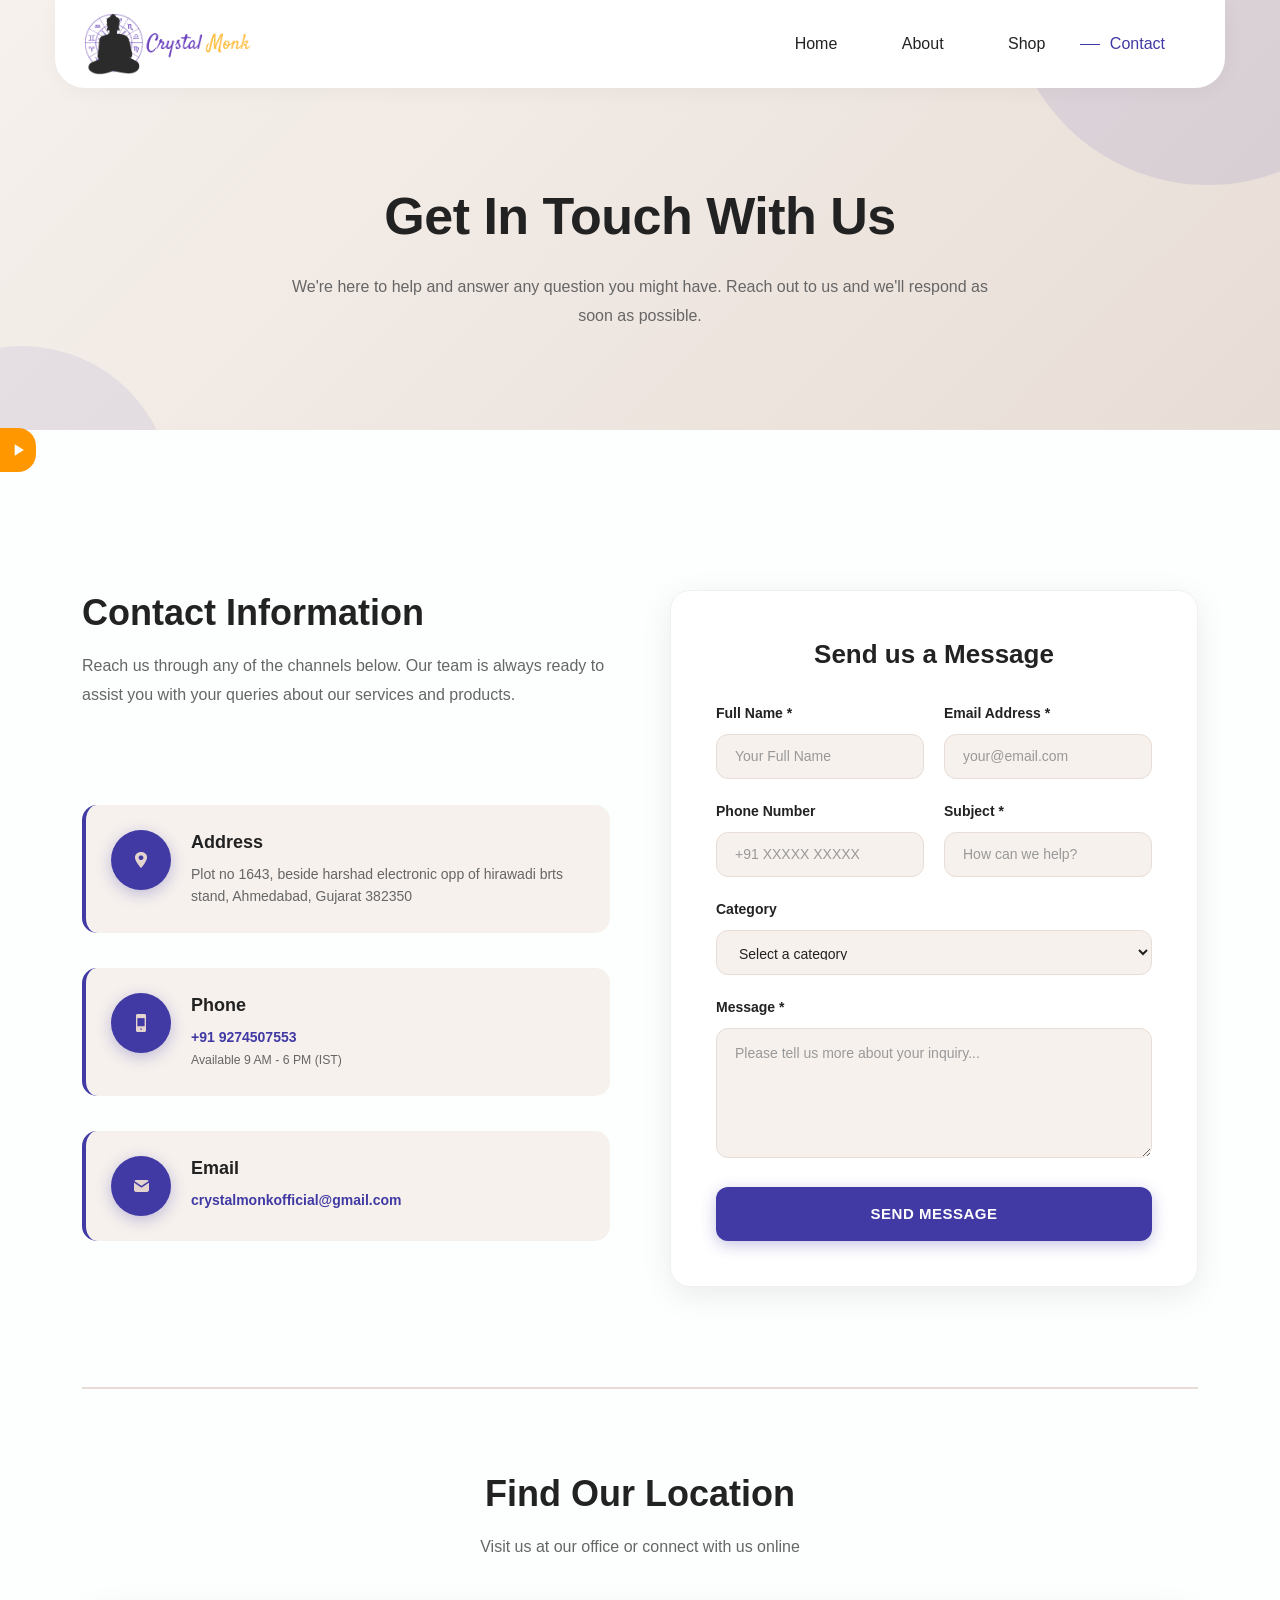
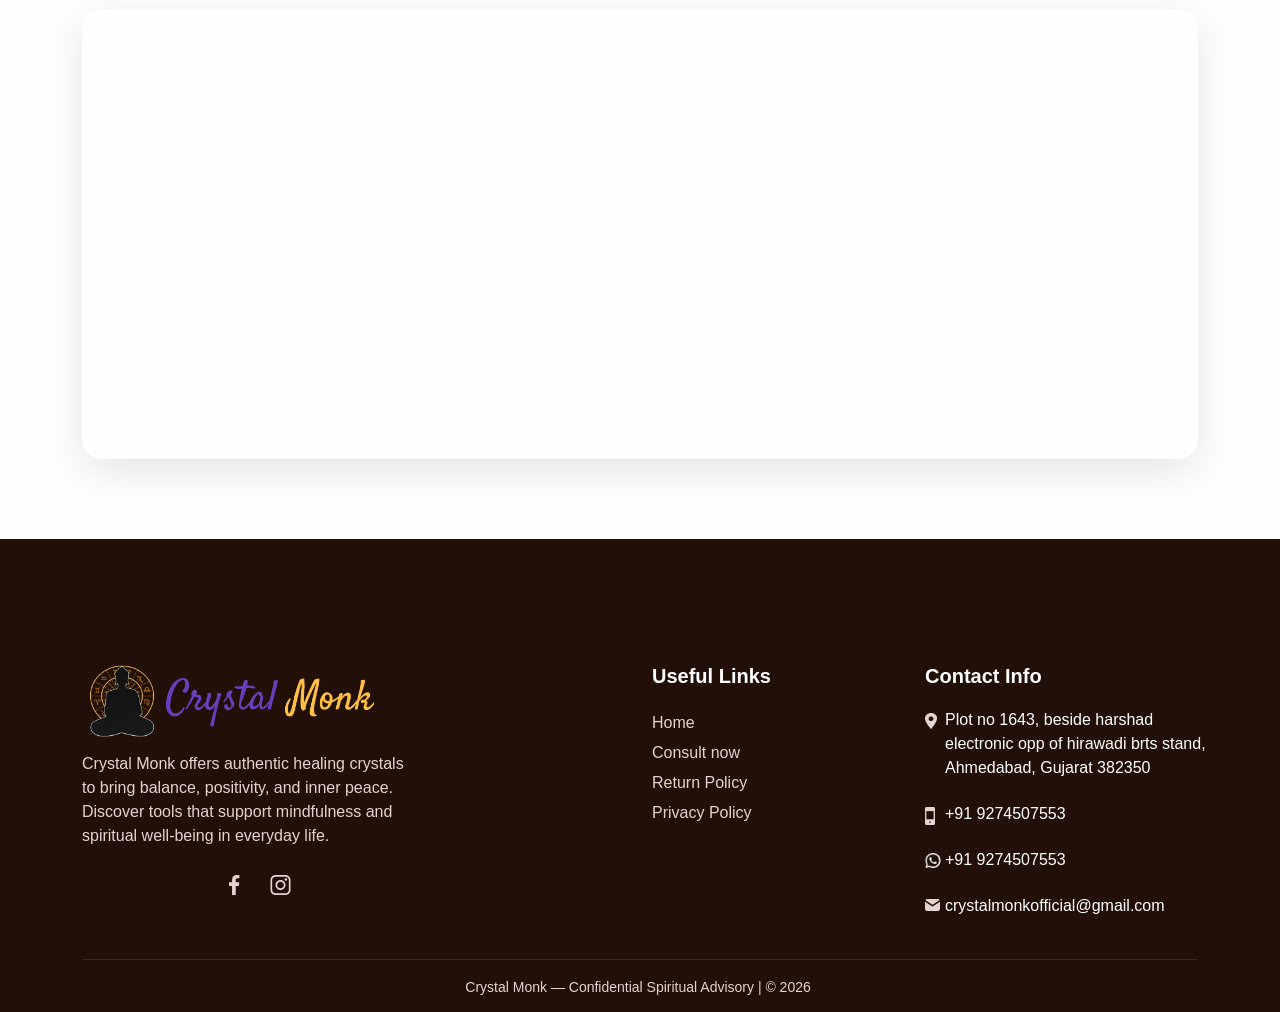
==== commit c0434e22: "whatsApp button functionality" ====
--- a/contact.html
+++ b/contact.html
@@ -639,7 +639,7 @@
                             </div>
                             <div class="ayur-contact-item-content">
                                 <h3>Address</h3>
-                                <p>BRTS Bus Stop, 1643 kevdajini chali, opp of hirawadi, Ahmedabad, Gujarat 382350</p>
+                                <p>Plot no 1643, beside harshad electronic opp of hirawadi brts stand, Ahmedabad, Gujarat 382350</p>
                             </div>
                         </div>
 
@@ -662,14 +662,14 @@
                             </div>
                             <div class="ayur-contact-item-content">
                                 <h3>Email</h3>
-                                <p><a href="mailto:info@crystalmonk.com">info@crystalmonk.com</a></p>
-                                <p><a href="mailto:support@crystalmonk.com">support@crystalmonk.com</a></p>
+                                <p><a href="mailto:info@crystalmonk.com">crystalmonkofficial@gmail.com</a></p>
+                                <!-- <p><a href="mailto:support@crystalmonk.com">support@crystalmonk.com</a></p> -->
                             </div>
                         </div>
                     </div>
 
                     <!-- Social Links -->
-                    <div class="ayur-social-links">
+                    <!-- <div class="ayur-social-links">
                         <a href="https://www.facebook.com/people/Crystal-Monk/61587259095692/" class="ayur-social-link" target="_blank" rel="noopener noreferrer" title="Facebook">
                             <svg width="11" height="20" viewBox="0 0 11 20" fill="none"
                                 xmlns="http://www.w3.org/2000/svg">
@@ -692,7 +692,7 @@
                                     fill="#E4D4CF" />
                             </svg>
                         </a>
-                    </div>
+                    </div> -->
                 </div>
 
                 <!-- Contact Form -->
